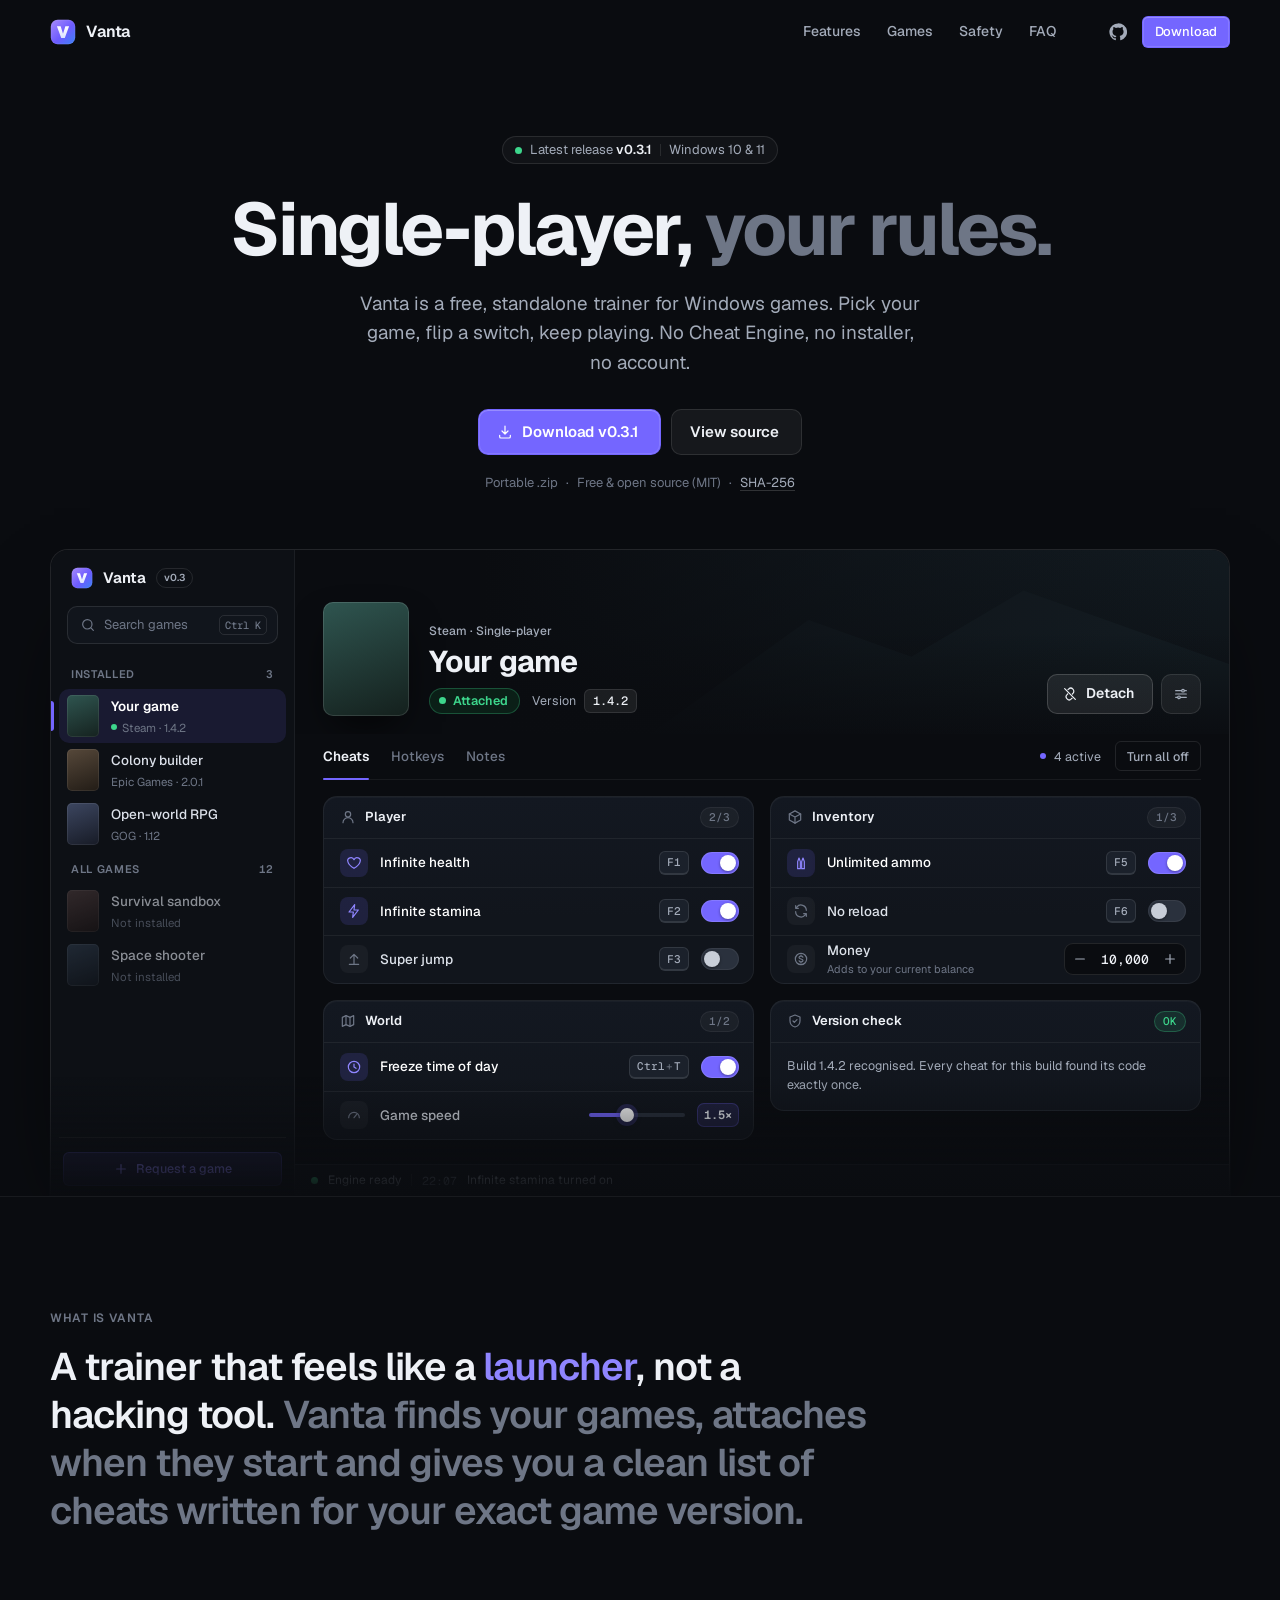
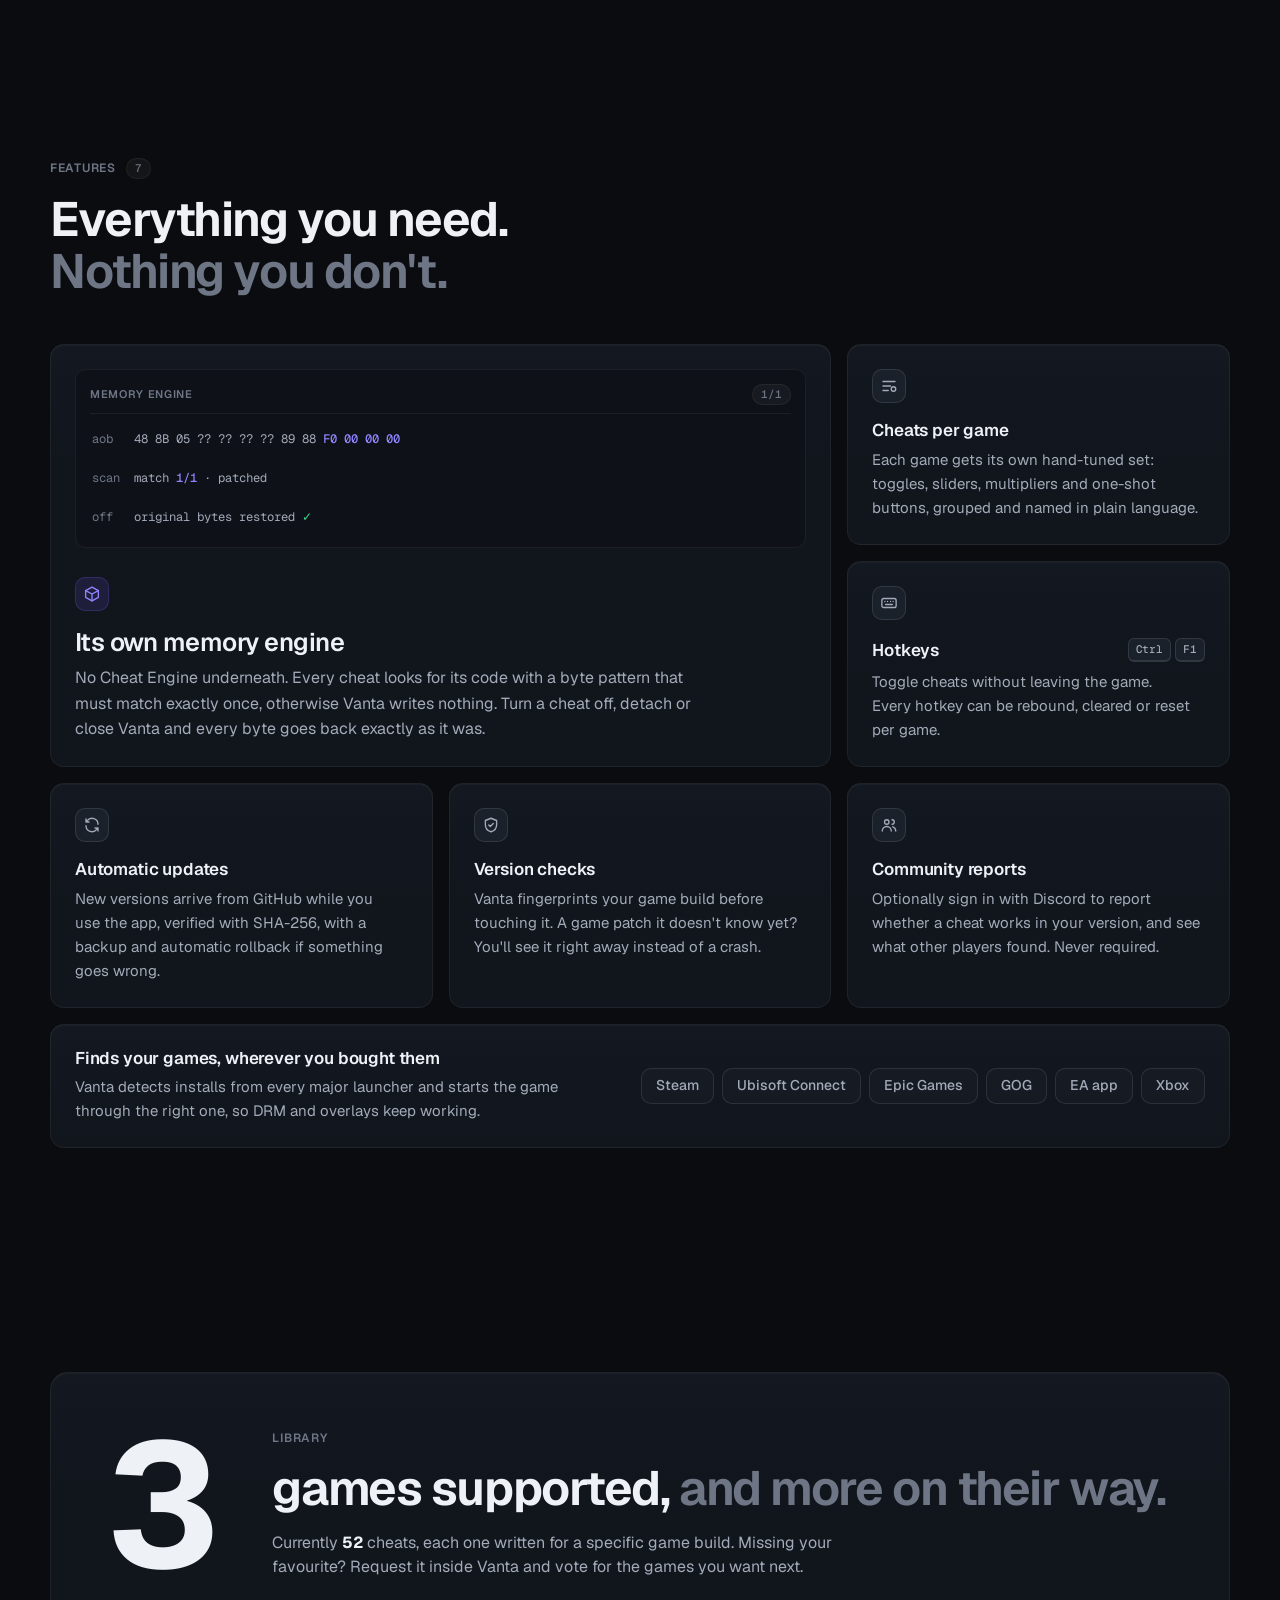
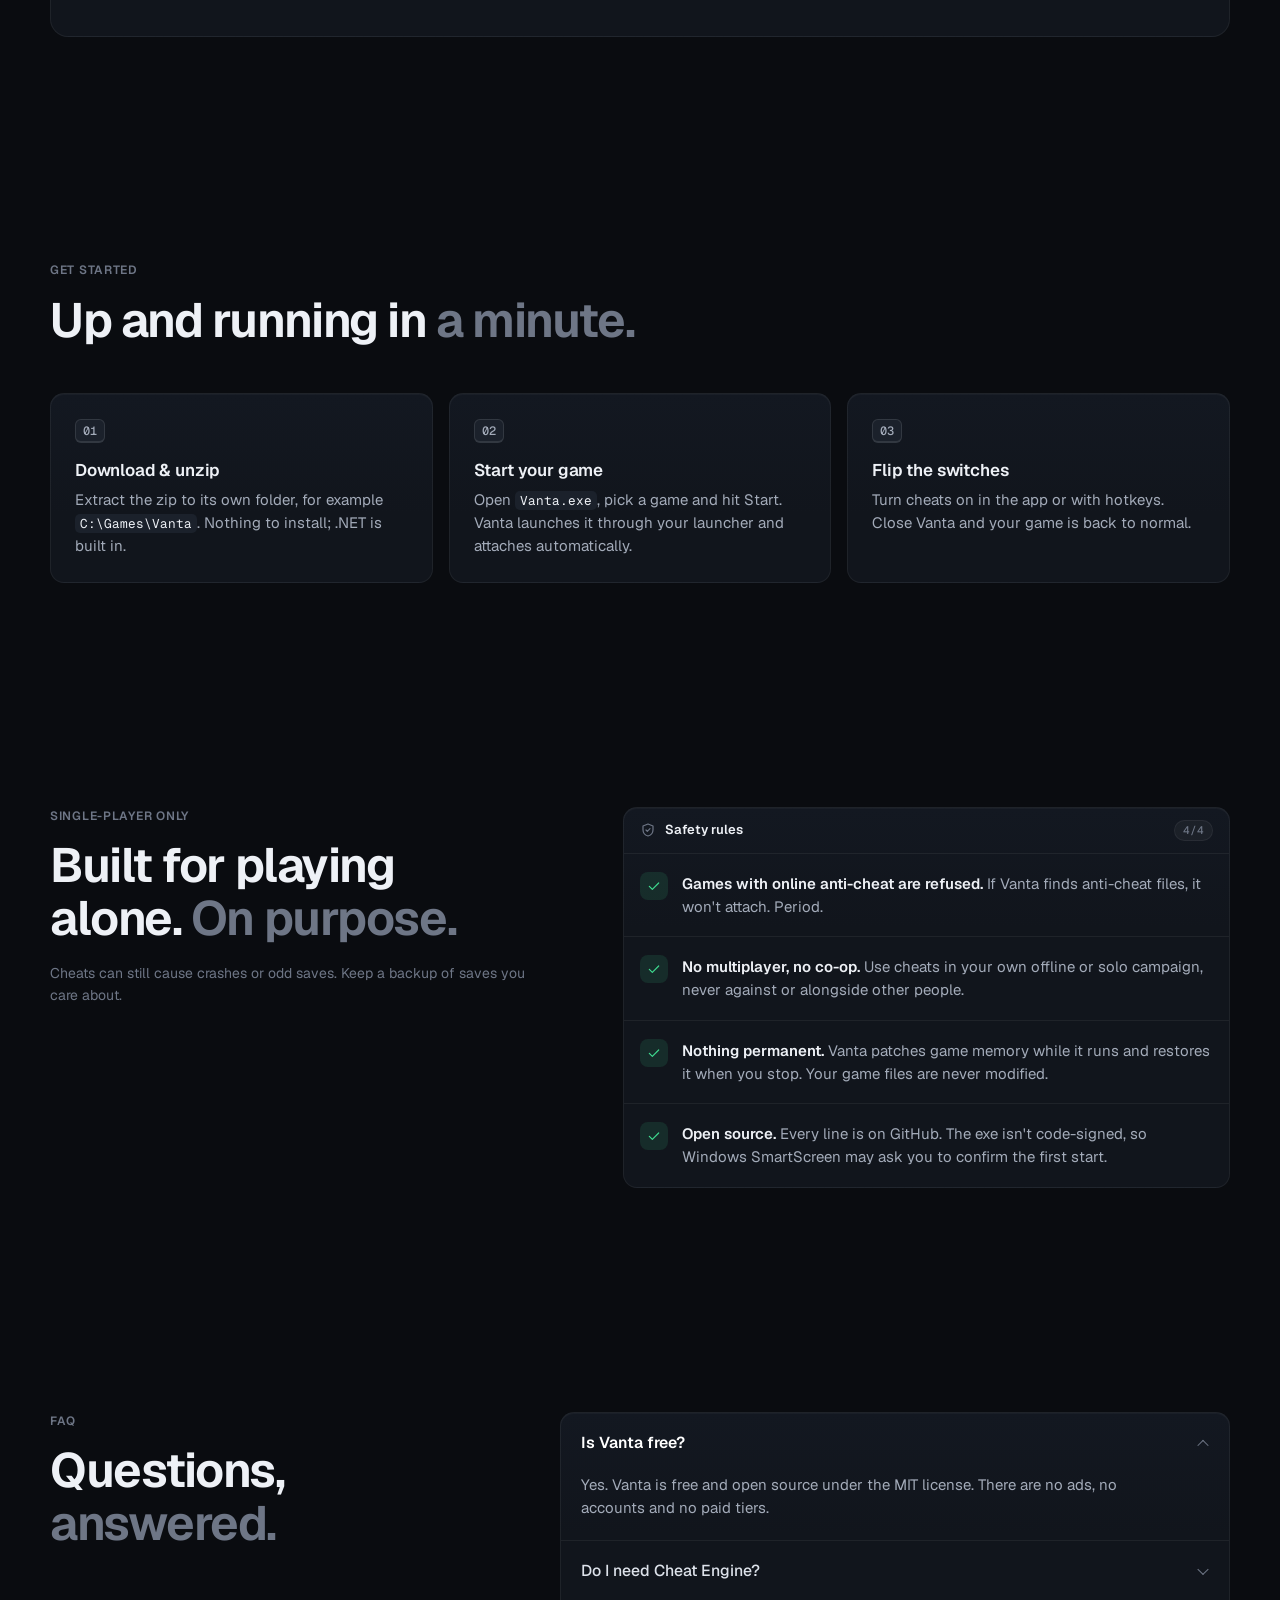
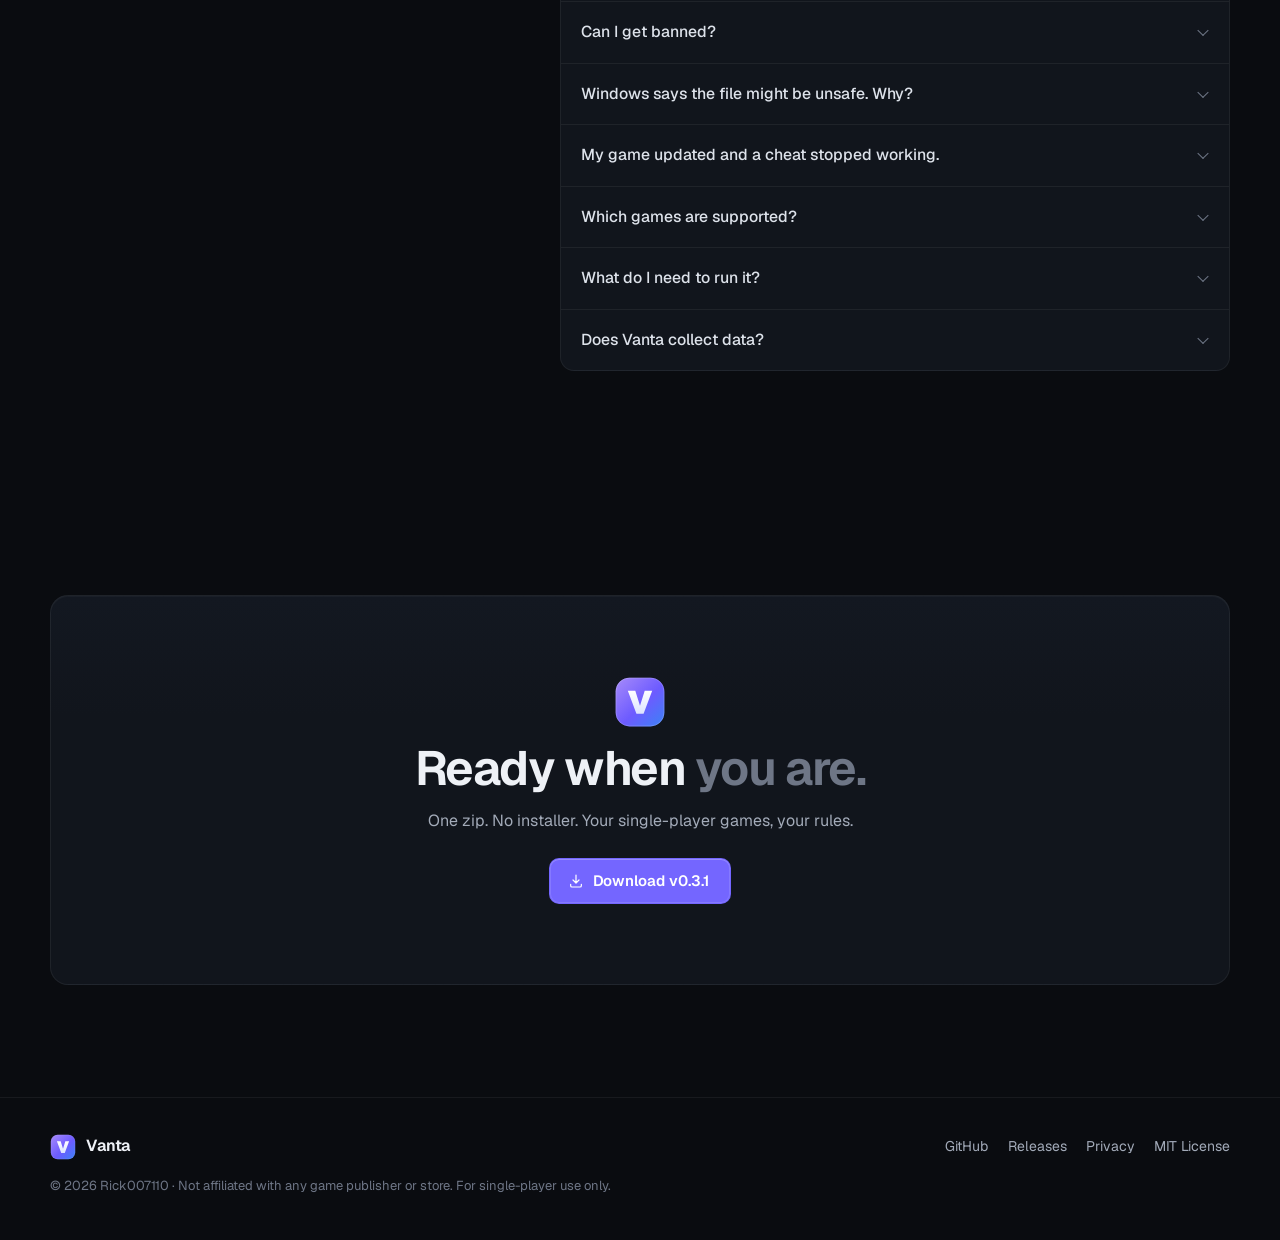
==== index.html @ b13afc1c "Vanta website" ====
<!doctype html>
<html lang="en">
<head>
  <meta charset="utf-8">
  <meta name="viewport" content="width=device-width, initial-scale=1">
  <title>Vanta · Trainer for single-player games on Windows</title>
  <meta name="description" content="Vanta is a free, standalone trainer for single-player Windows games. Its own memory engine, hand-tuned cheats per game, hotkeys, automatic updates and launcher detection. No Cheat Engine needed.">
  <meta name="theme-color" content="#0A0C10">
  <meta property="og:title" content="Vanta · Trainer for single-player games">
  <meta property="og:description" content="Free, standalone and open source. Toggle cheats in your single-player games with one click.">
  <meta property="og:type" content="website">
  <link rel="icon" href="assets/img/favicon.svg" type="image/svg+xml">
  <link rel="preload" href="assets/fonts/Geist-Variable.woff2" as="font" type="font/woff2" crossorigin>
  <link rel="preconnect" href="https://api.github.com" crossorigin>
  <link rel="stylesheet" href="assets/css/base.css">
  <link rel="stylesheet" href="assets/css/site.css">
  <script type="module" src="assets/js/site.js"></script>
</head>
<body>
  <!-- stroke icons, same drawings as the app -->
  <svg width="0" height="0" style="position:absolute" aria-hidden="true">
    <defs>
      <symbol id="i-search" viewBox="0 0 24 24"><circle cx="11" cy="11" r="7"/><path d="m20 20-3.6-3.6"/></symbol>
      <symbol id="i-heart" viewBox="0 0 24 24"><path d="M12 20s-7.5-4.6-9-9.4A4.8 4.8 0 0 1 12 7a4.8 4.8 0 0 1 9 3.6C19.5 15.4 12 20 12 20z"/></symbol>
      <symbol id="i-bolt" viewBox="0 0 24 24"><path d="M13 2.5 4.5 13.5H11l-1 8 8.5-11H12z"/></symbol>
      <symbol id="i-jump" viewBox="0 0 24 24"><path d="M12 19.5V5M6.5 10.5 12 5l5.5 5.5"/><path d="M5 20h14"/></symbol>
      <symbol id="i-ammo" viewBox="0 0 24 24"><path d="M7 20.5V10l2-5.5 2 5.5v10.5zM13 20.5V10l2-5.5 2 5.5v10.5z"/></symbol>
      <symbol id="i-coin" viewBox="0 0 24 24"><circle cx="12" cy="12" r="8.5"/><path d="M14.8 9.2A3 3 0 0 0 12 7.8c-1.7 0-3 .9-3 2.1 0 2.8 6 1.4 6 4.2 0 1.2-1.3 2.1-3 2.1a3 3 0 0 1-2.8-1.4M12 6v1.8M12 16.2V18"/></symbol>
      <symbol id="i-clock" viewBox="0 0 24 24"><circle cx="12" cy="12" r="8.5"/><path d="M12 7.5V12l3 2"/></symbol>
      <symbol id="i-speed" viewBox="0 0 24 24"><path d="M4 16a8 8 0 1 1 16 0"/><path d="m12 16 4-5"/></symbol>
      <symbol id="i-user" viewBox="0 0 24 24"><circle cx="12" cy="8" r="4"/><path d="M4.5 20.5a7.5 7.5 0 0 1 15 0"/></symbol>
      <symbol id="i-cube" viewBox="0 0 24 24"><path d="M12 2.8 3.5 7.4v9.2l8.5 4.6 8.5-4.6V7.4z"/><path d="M3.5 7.4 12 12l8.5-4.6M12 12v9.2"/></symbol>
      <symbol id="i-map" viewBox="0 0 24 24"><path d="M3.5 6.5 9 4l6 2.5L20.5 4v13.5L15 20l-6-2.5-5.5 2.5z"/><path d="M9 4v13.5M15 6.5V20"/></symbol>
      <symbol id="i-plus" viewBox="0 0 24 24"><path d="M12 5.5v13M5.5 12h13"/></symbol>
      <symbol id="i-minus" viewBox="0 0 24 24"><path d="M5.5 12h13"/></symbol>
      <symbol id="i-unlink" viewBox="0 0 24 24"><path d="M9 5.5 10 4.6a4.5 4.5 0 0 1 6.4 6.4L15.5 12M8.5 12 7.6 13a4.5 4.5 0 0 0 6.4 6.4l1-1"/><path d="M4 4l16 16"/></symbol>
      <symbol id="i-settings" viewBox="0 0 24 24"><path d="M4 7h9M17 7h3M4 17h3M11 17h9M4 12h16"/><circle cx="15" cy="7" r="2"/><circle cx="9" cy="17" r="2"/></symbol>
      <symbol id="i-refresh" viewBox="0 0 24 24"><path d="M20 11a8 8 0 0 0-14.3-4.9L4 8M4 4v4h4M4 13a8 8 0 0 0 14.3 4.9L20 16M20 20v-4h-4"/></symbol>
      <symbol id="i-keyboard" viewBox="0 0 24 24"><rect x="2.5" y="6" width="19" height="12" rx="2.5"/><path d="M6.5 10h.01M10 10h.01M14 10h.01M17.5 10h.01M7.5 14h9"/></symbol>
      <symbol id="i-shield" viewBox="0 0 24 24"><path d="M12 3 4.5 6v5.5c0 4.6 3.2 8.2 7.5 9.5 4.3-1.3 7.5-4.9 7.5-9.5V6z"/><path d="m9 12 2 2 4-4"/></symbol>
      <symbol id="i-list" viewBox="0 0 24 24"><path d="M4 6h16M4 12h10M4 18h7"/><circle cx="18" cy="16" r="3"/></symbol>
      <symbol id="i-users" viewBox="0 0 24 24"><circle cx="9" cy="8" r="3"/><path d="M3 20c0-3.3 2.7-6 6-6s6 2.7 6 6M16 11a3 3 0 1 0 0-6M21 20c0-2.6-1.6-4.8-4-5.6"/></symbol>
      <symbol id="i-check" viewBox="0 0 24 24"><path d="m5 12.5 4.5 4.5L19 7.5"/></symbol>
      <symbol id="i-x" viewBox="0 0 24 24"><path d="M6.5 6.5l11 11M17.5 6.5l-11 11"/></symbol>
      <symbol id="i-alert" viewBox="0 0 24 24"><path d="M10.3 4.2 2.6 17.5A2 2 0 0 0 4.3 20.5h15.4a2 2 0 0 0 1.7-3L13.7 4.2a2 2 0 0 0-3.4 0z"/><path d="M12 9.5v4M12 17h.01"/></symbol>
      <symbol id="i-download" viewBox="0 0 24 24"><path d="M12 3v12m0 0-4.5-4.5M12 15l4.5-4.5M4 17v2a2 2 0 0 0 2 2h12a2 2 0 0 0 2-2v-2"/></symbol>
      <symbol id="i-sparkles" viewBox="0 0 24 24"><path d="M10 3.5 11.6 8.4 16.5 10 11.6 11.6 10 16.5 8.4 11.6 3.5 10 8.4 8.4z"/><path d="M18 14.5l.8 2.2 2.2.8-2.2.8-.8 2.2-.8-2.2-2.2-.8 2.2-.8z"/></symbol>
    </defs>
  </svg>
  <a class="skip sr-only" href="#main">Skip to content</a>

  <header class="nav" data-nav>
    <div class="wrap nav-inner">
      <a class="brand" href="#top" aria-label="Vanta home"><img src="assets/img/logo.svg" alt="" width="26" height="26">Vanta</a>
      <nav class="nav-links" aria-label="Sections">
        <a href="#features">Features</a>
        <a href="#games">Games</a>
        <a href="#safety">Safety</a>
        <a href="#faq">FAQ</a>
      </nav>
      <div class="nav-cta">
        <a class="icon-link" href="https://github.com/Rick007110/Vanta" rel="noopener" aria-label="Vanta on GitHub"><svg viewBox="0 0 24 24" aria-hidden="true"><path fill="currentColor" d="M12 .5a11.5 11.5 0 0 0-3.64 22.41c.58.1.79-.25.79-.56v-2c-3.2.7-3.88-1.37-3.88-1.37-.53-1.33-1.28-1.69-1.28-1.69-1.05-.71.08-.7.08-.7 1.16.08 1.77 1.19 1.77 1.19 1.03 1.77 2.7 1.26 3.36.96.1-.75.4-1.26.73-1.55-2.55-.29-5.24-1.28-5.24-5.69 0-1.26.45-2.29 1.19-3.1-.12-.29-.52-1.46.11-3.05 0 0 .97-.31 3.17 1.18a11 11 0 0 1 5.77 0c2.2-1.49 3.17-1.18 3.17-1.18.63 1.59.23 2.76.11 3.05.74.81 1.19 1.84 1.19 3.1 0 4.42-2.69 5.39-5.26 5.68.41.36.78 1.06.78 2.14v3.17c0 .31.21.67.8.56A11.5 11.5 0 0 0 12 .5Z"/></svg></a>
        <a class="btn btn-primary btn-sm" href="https://github.com/Rick007110/Vanta/releases/latest" data-download>Download</a>
      </div>
    </div>
  </header>

  <main id="main">
    <!-- ============================== HERO ============================== -->
    <section class="hero" id="top">
      <div class="wrap hero-copy fade">
        <a class="pill hero-pill" href="https://github.com/Rick007110/Vanta/releases/latest" data-release-link rel="noopener">
          <span class="dot" aria-hidden="true"></span><span>Latest release <b data-version>v0.3.1</b></span><span class="pill-sep" aria-hidden="true"></span><span>Windows 10 &amp; 11</span>
        </a>
        <h1 class="hero-title"><span class="nb">Single&#8209;player,</span> <span class="dim">your rules.</span></h1>
        <p class="hero-lead">Vanta is a free, standalone trainer for Windows games. Pick your game, flip a switch, keep playing. No Cheat Engine, no installer, no account.</p>
        <div class="hero-actions">
          <a class="btn btn-primary btn-lg" href="https://github.com/Rick007110/Vanta/releases/latest" data-download data-primary-download>
            <svg class="ic" aria-hidden="true"><use href="#i-download"/></svg>
            <span>Download <span data-version>v0.3.1</span></span>
          </a>
          <a class="btn btn-lg" href="https://github.com/Rick007110/Vanta" rel="noopener">View source</a>
        </div>
        <p class="hero-meta"><span data-size>Portable .zip</span><span aria-hidden="true">·</span><span>Free &amp; open source (MIT)</span><span aria-hidden="true">·</span><a href="https://github.com/Rick007110/Vanta/releases/latest" data-sha rel="noopener">SHA-256</a></p>
      </div>

      <!-- static mockup of the app window -->
      <div class="wrap hero-shot fade fade-2" aria-hidden="true">
        <div class="win">
          <aside class="w-side">
            <div class="w-brand"><img src="assets/img/logo.svg" alt="" width="22" height="22"><b>Vanta</b><span class="w-tag">v0.3</span></div>
            <div class="w-search"><svg class="ic"><use href="#i-search"/></svg><span>Search games</span><span class="w-kbd">Ctrl K</span></div>
            <div class="w-libhead"><span>Installed</span><span class="mono">3</span></div>
            <div class="w-lib is-sel"><i class="w-cov c1"></i><span><b>Your game</b><em><i class="w-dot"></i>Steam · 1.4.2</em></span></div>
            <div class="w-lib"><i class="w-cov c2"></i><span><b>Colony builder</b><em>Epic Games · 2.0.1</em></span></div>
            <div class="w-lib"><i class="w-cov c3"></i><span><b>Open-world RPG</b><em>GOG · 1.12</em></span></div>
            <div class="w-libhead"><span>All games</span><span class="mono">12</span></div>
            <div class="w-lib is-dim"><i class="w-cov c4"></i><span><b>Survival sandbox</b><em>Not installed</em></span></div>
            <div class="w-lib is-dim"><i class="w-cov c5"></i><span><b>Space shooter</b><em>Not installed</em></span></div>
            <div class="w-foot"><span class="w-req"><svg class="ic"><use href="#i-plus"/></svg>Request a game</span></div>
          </aside>
          <div class="w-main">
            <div class="w-hero">
              <i class="w-cover"></i>
              <div class="w-info">
                <span class="w-eyebrow">Steam · Single-player</span>
                <b class="w-title">Your game</b>
                <div class="w-meta"><span class="w-pill"><i></i>Attached</span><span class="w-ver">Version <span class="w-v">1.4.2</span></span></div>
              </div>
              <div class="w-actions"><span class="w-btn"><svg class="ic"><use href="#i-unlink"/></svg>Detach</span><span class="w-icbtn"><svg class="ic"><use href="#i-settings"/></svg></span></div>
            </div>
            <div class="w-toolbar">
              <div class="w-tabs"><span class="is-on">Cheats</span><span>Hotkeys</span><span>Notes</span></div>
              <div class="w-tright"><span class="w-active"><i></i>4 active</span><span class="w-ghost">Turn all off</span></div>
            </div>
            <div class="w-cheats">
              <div class="w-col">
                <div class="w-sec">
                  <div class="w-sechead"><svg class="ic"><use href="#i-user"/></svg><b>Player</b><span class="count">2/3</span></div>
                  <div class="w-row on"><span class="w-ric"><svg class="ic"><use href="#i-heart"/></svg></span><span class="w-name">Infinite health</span><span class="kbd">F1</span><i class="w-sw"></i></div>
                  <div class="w-row on"><span class="w-ric"><svg class="ic"><use href="#i-bolt"/></svg></span><span class="w-name">Infinite stamina</span><span class="kbd">F2</span><i class="w-sw"></i></div>
                  <div class="w-row"><span class="w-ric"><svg class="ic"><use href="#i-jump"/></svg></span><span class="w-name">Super jump</span><span class="kbd">F3</span><i class="w-sw"></i></div>
                </div>
                <div class="w-sec">
                  <div class="w-sechead"><svg class="ic"><use href="#i-map"/></svg><b>World</b><span class="count">1/2</span></div>
                  <div class="w-row on"><span class="w-ric"><svg class="ic"><use href="#i-clock"/></svg></span><span class="w-name">Freeze time of day</span><span class="kbd">Ctrl<i>+</i>T</span><i class="w-sw"></i></div>
                  <div class="w-row"><span class="w-ric"><svg class="ic"><use href="#i-speed"/></svg></span><span class="w-name">Game speed</span><span class="w-slider"><i></i></span><span class="w-out">1.5×</span></div>
                </div>
              </div>
              <div class="w-col">
                <div class="w-sec">
                  <div class="w-sechead"><svg class="ic"><use href="#i-cube"/></svg><b>Inventory</b><span class="count">1/3</span></div>
                  <div class="w-row on"><span class="w-ric"><svg class="ic"><use href="#i-ammo"/></svg></span><span class="w-name">Unlimited ammo</span><span class="kbd">F5</span><i class="w-sw"></i></div>
                  <div class="w-row"><span class="w-ric"><svg class="ic"><use href="#i-refresh"/></svg></span><span class="w-name">No reload</span><span class="kbd">F6</span><i class="w-sw"></i></div>
                  <div class="w-row"><span class="w-ric"><svg class="ic"><use href="#i-coin"/></svg></span><span class="w-name">Money<small>Adds to your current balance</small></span><span class="w-step"><i><svg class="ic"><use href="#i-minus"/></svg></i><b>10,000</b><i><svg class="ic"><use href="#i-plus"/></svg></i></span></div>
                </div>
                <div class="w-sec w-sec-note">
                  <div class="w-sechead"><svg class="ic"><use href="#i-shield"/></svg><b>Version check</b><span class="count ok">OK</span></div>
                  <p>Build 1.4.2 recognised. Every cheat for this build found its code exactly once.</p>
                </div>
              </div>
            </div>
            <div class="w-status"><i class="dot"></i><span>Engine ready</span><span class="w-sep"></span><span class="mono">22:07</span><span class="w-log">Infinite stamina turned on</span></div>
          </div>
        </div>
      </div>
    </section>

    <!-- ============================== ABOUT ============================== -->
    <section class="about" id="about">
      <div class="wrap">
        <p class="eyebrow reveal">What is Vanta</p>
        <p class="statement reveal">A trainer that feels like a <span class="hl">launcher</span>, not a hacking tool. <span class="dim">Vanta finds your games, attaches when they start and gives you a clean list of cheats written for your exact game version.</span></p>
      </div>
    </section>

    <!-- ============================== FEATURES ============================== -->
    <section class="features" id="features">
      <div class="wrap">
        <header class="section-head reveal">
          <p class="eyebrow">Features <span class="count">7</span></p>
          <h2>Everything you need. <span class="dim">Nothing you don't.</span></h2>
        </header>

        <div class="bento">
          <article class="card card-surface card-xl reveal">
            <div class="card-art engine" aria-hidden="true">
              <div class="term-head"><span>Memory engine</span><span class="count">1/1</span></div>
              <code><span class="t3">aob</span> 48 8B 05 ?? ?? ?? ?? 89 88 <b>F0 00 00 00</b></code>
              <code><span class="t3">scan</span> match <b>1/1</b> · patched</code>
              <code><span class="t3">off</span> original bytes restored <span class="okc">✓</span></code>
            </div>
            <div class="card-ic on" aria-hidden="true"><svg class="ic"><use href="#i-cube"/></svg></div>
            <h3>Its own memory engine</h3>
            <p>No Cheat Engine underneath. Every cheat looks for its code with a byte pattern that must match exactly once, otherwise Vanta writes nothing. Turn a cheat off, detach or close Vanta and every byte goes back exactly as it was.</p>
          </article>
          <article class="card card-surface reveal">
            <div class="card-ic" aria-hidden="true"><svg class="ic"><use href="#i-list"/></svg></div>
            <h3>Cheats per game</h3>
            <p>Each game gets its own hand-tuned set: toggles, sliders, multipliers and one-shot buttons, grouped and named in plain language.</p>
          </article>
          <article class="card card-surface reveal">
            <div class="card-ic" aria-hidden="true"><svg class="ic"><use href="#i-keyboard"/></svg></div>
            <h3>Hotkeys <span class="keys" aria-hidden="true"><span class="kbd">Ctrl</span><span class="kbd">F1</span></span></h3>
            <p>Toggle cheats without leaving the game. Every hotkey can be rebound, cleared or reset per game.</p>
          </article>
          <article class="card card-surface reveal">
            <div class="card-ic" aria-hidden="true"><svg class="ic"><use href="#i-refresh"/></svg></div>
            <h3>Automatic updates</h3>
            <p>New versions arrive from GitHub while you use the app, verified with SHA-256, with a backup and automatic rollback if something goes wrong.</p>
          </article>
          <article class="card card-surface reveal">
            <div class="card-ic" aria-hidden="true"><svg class="ic"><use href="#i-shield"/></svg></div>
            <h3>Version checks</h3>
            <p>Vanta fingerprints your game build before touching it. A game patch it doesn't know yet? You'll see it right away instead of a crash.</p>
          </article>
          <article class="card card-surface reveal">
            <div class="card-ic" aria-hidden="true"><svg class="ic"><use href="#i-users"/></svg></div>
            <h3>Community reports</h3>
            <p>Optionally sign in with Discord to report whether a cheat works in your version, and see what other players found. Never required.</p>
          </article>
          <article class="card card-surface card-wide reveal">
            <div class="card-copy">
              <h3>Finds your games, wherever you bought them</h3>
              <p>Vanta detects installs from every major launcher and starts the game through the right one, so DRM and overlays keep working.</p>
            </div>
            <ul class="stores" aria-label="Supported launchers">
              <li>Steam</li><li>Ubisoft Connect</li><li>Epic Games</li><li>GOG</li><li>EA app</li><li>Xbox</li>
            </ul>
          </article>
        </div>
      </div>
    </section>

    <!-- ============================== GAMES ============================== -->
    <section class="games" id="games">
      <div class="wrap games-inner card-surface reveal">
        <div class="games-count" aria-live="polite">
          <span class="big-num" data-game-count>3</span>
        </div>
        <div class="games-copy">
          <p class="eyebrow">Library</p>
          <h2><span data-game-word>games</span> supported, <span class="dim">and more on their way.</span></h2>
          <p class="muted">Currently <b data-cheat-count>52</b> cheats, each one written for a specific game build. Missing your favourite? Request it inside Vanta and vote for the games you want next.</p>
        </div>
      </div>
      <div class="wrap requests" data-requests hidden>
        <div class="req-box card-surface reveal">
          <div class="req-head"><p class="eyebrow">Most requested right now</p></div>
          <ol class="req-strip" data-requests-list></ol>
        </div>
      </div>
    </section>

    <!-- ============================== HOW ============================== -->
    <section class="how">
      <div class="wrap">
        <header class="section-head reveal">
          <p class="eyebrow">Get started</p>
          <h2>Up and running in <span class="dim">a minute.</span></h2>
        </header>
        <ol class="steps">
          <li class="step card-surface reveal"><span class="step-n kbd">01</span><h3>Download &amp; unzip</h3><p>Extract the zip to its own folder, for example <code>C:\Games\Vanta</code>. Nothing to install; .NET is built in.</p></li>
          <li class="step card-surface reveal"><span class="step-n kbd">02</span><h3>Start your game</h3><p>Open <code>Vanta.exe</code>, pick a game and hit Start. Vanta launches it through your launcher and attaches automatically.</p></li>
          <li class="step card-surface reveal"><span class="step-n kbd">03</span><h3>Flip the switches</h3><p>Turn cheats on in the app or with hotkeys. Close Vanta and your game is back to normal.</p></li>
        </ol>
      </div>
    </section>

    <!-- ============================== SAFETY ============================== -->
    <section class="safety" id="safety">
      <div class="wrap safety-inner">
        <header class="safety-head">
          <p class="eyebrow reveal">Single-player only</p>
          <h2 class="reveal">Built for playing alone. <span class="dim">On purpose.</span></h2>
          <p class="fineprint reveal">Cheats can still cause crashes or odd saves. Keep a backup of saves you care about.</p>
        </header>
        <div class="checks-box card-surface reveal">
          <div class="box-head"><svg class="ic" aria-hidden="true"><use href="#i-shield"/></svg><b>Safety rules</b><span class="count">4/4</span></div>
          <ul class="checks">
            <li><span class="ck" aria-hidden="true"><svg class="ic"><use href="#i-check"/></svg></span><span><b>Games with online anti-cheat are refused.</b> If Vanta finds anti-cheat files, it won't attach. Period.</span></li>
            <li><span class="ck" aria-hidden="true"><svg class="ic"><use href="#i-check"/></svg></span><span><b>No multiplayer, no co-op.</b> Use cheats in your own offline or solo campaign, never against or alongside other people.</span></li>
            <li><span class="ck" aria-hidden="true"><svg class="ic"><use href="#i-check"/></svg></span><span><b>Nothing permanent.</b> Vanta patches game memory while it runs and restores it when you stop. Your game files are never modified.</span></li>
            <li><span class="ck" aria-hidden="true"><svg class="ic"><use href="#i-check"/></svg></span><span><b>Open source.</b> Every line is on GitHub. The exe isn't code-signed, so Windows SmartScreen may ask you to confirm the first start.</span></li>
          </ul>
        </div>
      </div>
    </section>

    <!-- ============================== FAQ ============================== -->
    <section class="faq" id="faq">
      <div class="wrap faq-inner">
        <header class="section-head reveal">
          <p class="eyebrow">FAQ</p>
          <h2>Questions, <span class="dim">answered.</span></h2>
        </header>
        <div class="faq-list card-surface reveal">
          <details class="qa" name="faq" open>
            <summary>Is Vanta free?</summary>
            <p>Yes. Vanta is free and open source under the MIT license. There are no ads, no accounts and no paid tiers.</p>
          </details>
          <details class="qa" name="faq">
            <summary>Do I need Cheat Engine?</summary>
            <p>No. Vanta has its own memory engine and runs on its own. Just download, unzip and start <code>Vanta.exe</code>.</p>
          </details>
          <details class="qa" name="faq">
            <summary>Can I get banned?</summary>
            <p>Vanta only supports single-player games and refuses games with online anti-cheat. Don't use it online or in co-op. That's both the rule and the safest way to play.</p>
          </details>
          <details class="qa" name="faq">
            <summary>Windows says the file might be unsafe. Why?</summary>
            <p>The exe isn't code-signed, which makes SmartScreen cautious about any new download. Click <i>More info</i> and then <i>Run anyway</i>. You can compare the zip with the published SHA-256 checksum, and the full source is on GitHub.</p>
          </details>
          <details class="qa" name="faq">
            <summary>My game updated and a cheat stopped working.</summary>
            <p>Vanta checks the game version and tells you when it doesn't recognise a build. Updated cheats arrive automatically with new Vanta releases. You can also report it from the app so it gets picked up faster.</p>
          </details>
          <details class="qa" name="faq">
            <summary>Which games are supported?</summary>
            <p>The current list is always inside the app. New games are added regularly, and you can request and vote for the next ones from Vanta itself.</p>
          </details>
          <details class="qa" name="faq">
            <summary>What do I need to run it?</summary>
            <p>Windows 10 or 11 (64-bit) with the Microsoft Edge WebView2 Runtime, which comes with Windows 11 and most Windows 10 installs.</p>
          </details>
          <details class="qa" name="faq">
            <summary>Does Vanta collect data?</summary>
            <p>Not unless you choose to. Signing in with Discord for community reports and sharing anonymous usage counts are both optional and off by default. See the <a href="https://github.com/Rick007110/Vanta/blob/main/docs/privacy.md" rel="noopener">privacy notes</a>.</p>
          </details>
        </div>
      </div>
    </section>

    <!-- ============================== CTA ============================== -->
    <section class="cta">
      <div class="wrap cta-inner card-surface reveal">
        <img src="assets/img/logo.svg" alt="" width="52" height="52">
        <h2>Ready when <span class="dim">you are.</span></h2>
        <p class="muted">One zip. No installer. Your single-player games, your rules.</p>
        <a class="btn btn-primary btn-lg" href="https://github.com/Rick007110/Vanta/releases/latest" data-download>
          <svg class="ic" aria-hidden="true"><use href="#i-download"/></svg>
          <span>Download <span data-version>v0.3.1</span></span>
        </a>
      </div>
    </section>
  </main>

  <footer class="footer">
    <div class="wrap footer-inner">
      <a class="brand" href="#top"><img src="assets/img/logo.svg" alt="" width="22" height="22">Vanta</a>
      <nav class="footer-links" aria-label="Footer">
        <a href="https://github.com/Rick007110/Vanta" rel="noopener">GitHub</a>
        <a href="https://github.com/Rick007110/Vanta/releases" rel="noopener">Releases</a>
        <a href="https://github.com/Rick007110/Vanta/blob/main/docs/privacy.md" rel="noopener">Privacy</a>
        <a href="https://github.com/Rick007110/Vanta/blob/main/LICENSE" rel="noopener">MIT License</a>
      </nav>
      <p class="footer-note">© 2026 Rick007110 · Not affiliated with any game publisher or store. For single-player use only.</p>
    </div>
  </footer>
</body>
</html>
---- assets/css/base.css ----
/* Vanta site: design tokens, fonts and shared components (landing + admin).
   Tokens mirror the Vanta desktop app (ui/styles.css) so the site and the app look like one product. */
@layer reset, base, components, utilities;

@font-face { font-family: 'Geist'; src: url('../fonts/Geist-Variable.woff2') format('woff2'); font-weight: 100 900; font-display: swap; }
@font-face { font-family: 'Geist Mono'; src: url('../fonts/GeistMono-Variable.woff2') format('woff2'); font-weight: 100 900; font-display: swap; }

:root {
  color-scheme: dark;
  --font: 'Geist', 'Segoe UI Variable Text', 'Segoe UI', system-ui, sans-serif;
  --mono: 'Geist Mono', 'Cascadia Mono', ui-monospace, Consolas, monospace;

  /* app palette */
  --bg: #0A0C10;
  --bg-sidebar: #0D1015;
  --surface: #11151C;
  --surface-2: #151A22;
  --surface-3: #1B212B;
  --line: rgba(255,255,255,.06);
  --line-2: rgba(255,255,255,.10);
  --line-3: rgba(255,255,255,.16);

  --text: #EEF1F6;
  --text-2: #A3ABB9;
  --text-3: #6E7686;

  --accent: #7466FF;
  --accent-hi: #8F85FF;
  --accent-lo: #5E50EA;
  --accent-soft: rgba(116,102,255,.15);
  --accent-line: rgba(116,102,255,.28);

  --ok: #3DD68C;   --ok-soft: rgba(61,214,140,.12);   --ok-line: rgba(61,214,140,.28);
  --warn: #F5B544; --warn-soft: rgba(245,181,68,.12); --warn-line: rgba(245,181,68,.3);
  --err: #FF6B6B;  --err-soft: rgba(255,107,107,.10); --err-line: rgba(255,107,107,.3);

  --r-sm: 6px; --r: 10px; --r-lg: 14px; --r-xl: 18px;
  --ease: cubic-bezier(.2,.8,.2,1);
  --t: 160ms;
  --card-bg: linear-gradient(180deg, #131821, var(--surface) 120px);
  --shadow: 0 30px 80px -20px rgba(0,0,0,.6), 0 0 0 1px rgba(255,255,255,.03) inset;
  --wrap: 1180px;
  accent-color: var(--accent);
}

@layer reset {
  html, body, h1, h2, h3, h4, p, ul, ol, figure, blockquote, dl, dd { margin: 0; }
  ul[class], ol[class] { padding: 0; list-style: none; }
  img, svg, video { display: block; max-inline-size: 100%; }
  button, input, select, textarea { font: inherit; color: inherit; }
  button { cursor: pointer; }
  :where(*, *::before, *::after) { box-sizing: border-box; }
}

@layer base {
  html { background: var(--bg); color: var(--text); font-family: var(--font); line-height: 1.55; -webkit-font-smoothing: antialiased; scroll-behavior: smooth; scrollbar-color: var(--surface-3) var(--bg); }
  @media (prefers-reduced-motion: reduce) { html { scroll-behavior: auto; } }
  body { min-block-size: 100dvh; overflow-x: clip; }
  h1, h2, h3 { line-height: 1.1; letter-spacing: -.025em; font-weight: 650; text-wrap: balance; }
  p { text-wrap: pretty; }
  a { color: inherit; }
  ::selection { background: rgba(116,102,255,.45); color: #fff; }
  :focus-visible { outline: 2px solid var(--accent); outline-offset: 2px; border-radius: var(--r-sm); }
  code, kbd { font-family: var(--mono); font-size: .9em; }
}

@layer components {
  .wrap { inline-size: min(100% - 2.5rem, var(--wrap)); margin-inline: auto; }

  /* buttons: same shapes as the app (.btn / .btn-ghost), no glow */
  .btn {
    display: inline-flex; align-items: center; justify-content: center; gap: 9px; min-block-size: 40px;
    padding: 0 16px; border-radius: var(--r); border: 1px solid var(--line-2); background: rgba(255,255,255,.05);
    color: var(--text); font-size: .875rem; font-weight: 600; letter-spacing: -.005em; text-decoration: none; white-space: nowrap;
    transition: background var(--t), border-color var(--t), color var(--t), transform 90ms;
    &:hover:not(:disabled) { background: rgba(255,255,255,.09); border-color: var(--line-3); }
    &:active:not(:disabled) { transform: translateY(1px); }
    &:disabled { opacity: .5; cursor: default; }
    & svg { inline-size: 16px; block-size: 16px; flex: none; }
  }
  .btn-primary {
    color: #fff; background: var(--accent); border-color: transparent;
    box-shadow: 0 0 0 1px rgba(255,255,255,.12) inset, 0 1px 0 rgba(255,255,255,.14) inset;
    &:hover:not(:disabled) { background: var(--accent-hi); border-color: transparent; }
  }
  .btn-ghost { background: transparent; color: var(--text-2); &:hover:not(:disabled) { color: var(--text); background: rgba(255,255,255,.05); } }
  .btn-danger { background: var(--err-soft); border-color: var(--err-line); color: #FF9D9D; &:hover:not(:disabled) { background: rgba(255,107,107,.18); border-color: var(--err-line); } }
  .btn-sm { min-block-size: 32px; padding: 0 12px; font-size: .8125rem; font-weight: 500; gap: 6px; border-radius: var(--r-sm); }
  @media (pointer: coarse) { .btn-sm { min-block-size: 40px; } }

  /* card: the app's section card */
  .card-surface { background: var(--card-bg); border: 1px solid var(--line); border-radius: var(--r-lg); box-shadow: 0 1px 0 rgba(255,255,255,.03) inset; }
  @media (forced-colors: active) { .card-surface, .btn { border: 1px solid CanvasText; } }

  /* pill / count pill / chip / keycap */
  .pill { display: inline-flex; align-items: center; gap: 8px; min-block-size: 28px; padding: 0 12px; border-radius: 999px; border: 1px solid var(--line-2); background: rgba(255,255,255,.03); font-size: .8125rem; color: var(--text-2); }
  .count { font: 500 11px/1 var(--mono); color: var(--text-3); background: rgba(255,255,255,.04); border: 1px solid var(--line); border-radius: 999px; padding: 4px 8px; white-space: nowrap; }
  .chip { display: inline-flex; align-items: center; gap: 4px; padding: 2px 8px; border-radius: 99px; font-size: 11.5px; font-weight: 600; color: var(--text-2); background: rgba(255,255,255,.06); border: 1px solid var(--line-2); white-space: nowrap; }
  .kbd { min-inline-size: 30px; block-size: 24px; padding: 0 7px; display: inline-flex; align-items: center; justify-content: center; font: 500 11px var(--mono); color: var(--text-2); background: var(--surface-3); border: 1px solid var(--line-2); border-block-end-width: 2px; border-radius: 6px; white-space: nowrap; }
  .dot { inline-size: 7px; block-size: 7px; border-radius: 50%; background: var(--ok); flex: none; }

  .brand { display: inline-flex; align-items: center; gap: 10px; font-weight: 650; font-size: 1rem; letter-spacing: -.01em; text-decoration: none; }
  .brand img { inline-size: 26px; block-size: 26px; }

  .spinner { inline-size: 1.1em; block-size: 1.1em; border-radius: 50%; border: 2px solid rgba(255,255,255,.15); border-top-color: var(--text); animation: spin .8s linear infinite; }
  @keyframes spin { to { rotate: 1turn; } }
}

@layer utilities {
  .sr-only { position: absolute; inline-size: 1px; block-size: 1px; overflow: hidden; clip-path: inset(50%); white-space: nowrap; }
  .muted { color: var(--text-2); }
  .mono { font-family: var(--mono); }
  [hidden] { display: none !important; }
}
---- assets/css/site.css ----
/* Vanta landing page. Styled after the Vanta desktop app: near-black surfaces, thin borders, one purple accent. */
@layer components {
  svg.ic { inline-size: 16px; block-size: 16px; flex: none; fill: none; stroke: currentColor; stroke-width: 1.8; stroke-linecap: round; stroke-linejoin: round; }

  /* ---------- nav ---------- */
  .skip:focus { position: fixed; inset: 1rem auto auto 1rem; inline-size: auto; block-size: auto; clip-path: none; padding: .6rem 1rem; background: var(--surface-2); border: 1px solid var(--line-2); border-radius: var(--r); z-index: 100; }
  .nav { position: fixed; inset: 0 0 auto; z-index: 50; padding-block: 14px; border-block-end: 1px solid transparent; transition: background var(--t), border-color var(--t); }
  .nav.is-scrolled { background: rgba(10,12,16,.94); border-color: var(--line); }
  .nav-inner { display: flex; align-items: center; gap: 2rem; }
  .nav-links { display: flex; gap: 2px; margin-inline-start: auto; }
  .nav-links a { color: var(--text-2); text-decoration: none; font-size: .875rem; font-weight: 500; padding: 7px 12px; border-radius: var(--r-sm); transition: color var(--t), background var(--t); }
  .nav-links a:hover { color: var(--text); background: rgba(255,255,255,.05); }
  .nav-cta { display: flex; align-items: center; gap: 6px; }
  .icon-link { display: grid; place-items: center; inline-size: 36px; block-size: 36px; border-radius: var(--r-sm); color: var(--text-2); transition: color var(--t), background var(--t); }
  .icon-link:hover { color: var(--text); background: rgba(255,255,255,.05); }
  .icon-link svg { inline-size: 18px; block-size: 18px; }
  @media (width < 760px) { .nav-links { display: none; } .nav-cta { margin-inline-start: auto; } }

  /* ---------- type helpers ---------- */
  .dim { color: var(--text-3); }
  .hl { color: var(--accent-hi); }
  .eyebrow { display: flex; align-items: center; gap: 10px; font-size: 12px; font-weight: 600; letter-spacing: .06em; text-transform: uppercase; color: var(--text-3); margin-block-end: 14px; }
  .eyebrow .count { letter-spacing: 0; }

  /* ---------- hero ---------- */
  .hero { position: relative; padding-block: 136px 0; overflow: hidden; }
  .hero-copy { display: grid; justify-items: center; text-align: center; }
  .hero-pill { text-decoration: none; margin-block-end: 28px; transition: border-color var(--t), background var(--t); }
  .hero-pill:hover { border-color: var(--line-3); background: rgba(255,255,255,.05); }
  .hero-pill b { color: var(--text); font-weight: 600; }
  .pill-sep { inline-size: 1px; block-size: 12px; background: var(--line-2); }
  .hero-title { font-size: clamp(2.5rem, 1.3rem + 4.2vw, 4.6rem); font-weight: 700; letter-spacing: -.04em; line-height: 1.02; }
  .hero-title .nb { white-space: nowrap; }
  .hero-lead { margin-block-start: 22px; font-size: clamp(1.02rem, .95rem + .3vw, 1.18rem); color: var(--text-2); max-inline-size: 46ch; }
  .hero-actions { display: flex; flex-wrap: wrap; justify-content: center; gap: 10px; margin-block-start: 32px; }
  .btn-lg { min-block-size: 46px; padding: 0 22px 0 18px; font-size: .9375rem; }
  .hero-meta { display: flex; flex-wrap: wrap; justify-content: center; gap: 8px; margin-block-start: 18px; font-size: .8125rem; color: var(--text-3); }
  .hero-meta a { color: var(--text-2); text-decoration-color: var(--line-3); text-underline-offset: 3px; }
  @media (width < 520px) { .hero { padding-block-start: 116px; } .hero-actions { inline-size: 100%; } .hero-actions .btn { flex: 1 1 100%; } }

  /* ---------- hero mockup (app window, static) ---------- */
  .hero-shot { margin-block-start: 56px; position: relative; }
  .hero-shot::after { content: ''; position: absolute; inset: auto -1px -1px; block-size: 120px; background: linear-gradient(to bottom, transparent, var(--bg)); pointer-events: none; }
  .win { display: grid; grid-template-columns: 244px 1fr; border: 1px solid var(--line-2); border-block-end: 0; border-radius: var(--r-xl) var(--r-xl) 0 0; overflow: hidden; background: var(--bg); box-shadow: 0 -1px 0 rgba(255,255,255,.04) inset, 0 40px 100px -40px rgba(0,0,0,.9); font-size: 13.5px; text-align: start; user-select: none; }
  .win .mono { font-family: var(--mono); }
  .w-side { background: var(--bg-sidebar); border-inline-end: 1px solid var(--line); padding: 0 8px 10px; display: flex; flex-direction: column; }
  .w-brand { display: flex; align-items: center; gap: 10px; block-size: 56px; padding: 0 12px; }
  .w-brand b { font-size: 15px; font-weight: 650; }
  .w-tag { font-size: 10px; font-weight: 600; color: var(--text-2); border: 1px solid var(--line-2); border-radius: 999px; padding: 1px 7px; }
  .w-search { margin: 0 8px 12px; block-size: 38px; display: flex; align-items: center; gap: 8px; padding: 0 10px 0 12px; background: var(--surface); border: 1px solid var(--line-2); border-radius: var(--r); color: var(--text-3); }
  .w-search span:nth-child(2) { flex: 1; font-size: 13px; }
  .w-kbd { font: 500 10.5px var(--mono); border: 1px solid var(--line-2); border-radius: 5px; padding: 2px 5px; }
  .w-libhead { display: flex; justify-content: space-between; padding: 10px 12px 6px; font-size: 11px; font-weight: 600; letter-spacing: .06em; text-transform: uppercase; color: var(--text-3); }
  .w-lib { position: relative; display: flex; align-items: center; gap: 12px; padding: 6px 10px 6px 8px; border-radius: var(--r); }
  .w-lib.is-sel { background: rgba(116,102,255,.12); }
  .w-lib.is-sel::before { content: ''; position: absolute; left: -8px; top: 12px; bottom: 12px; width: 3px; border-radius: 0 3px 3px 0; background: var(--accent); }
  .w-lib.is-dim { opacity: .6; }
  .w-lib > span { display: grid; gap: 2px; min-inline-size: 0; }
  .w-lib b { font-size: 13.5px; font-weight: 500; color: #DCE1EA; white-space: nowrap; overflow: hidden; text-overflow: ellipsis; }
  .w-lib.is-sel b { color: #fff; font-weight: 600; }
  .w-lib em { font-style: normal; font-size: 11.5px; color: var(--text-3); display: flex; align-items: center; gap: 5px; white-space: nowrap; }
  .w-dot { inline-size: 6px; block-size: 6px; border-radius: 50%; background: var(--ok); }
  .w-cov { inline-size: 32px; block-size: 42px; border-radius: 5px; flex: none; box-shadow: 0 0 0 1px rgba(255,255,255,.08) inset; }
  .c1 { background: linear-gradient(160deg, #2F5550, #15221F); }
  .c2 { background: linear-gradient(160deg, #56483A, #221C16); }
  .c3 { background: linear-gradient(160deg, #3C4660, #171B26); }
  .c4 { background: linear-gradient(160deg, #4A3A3A, #1C1515); }
  .c5 { background: linear-gradient(160deg, #2D3A4A, #12171E); }
  .w-foot { margin-block-start: auto; padding: 14px 4px 0; border-block-start: 1px solid var(--line); }
  .w-req { display: flex; align-items: center; justify-content: center; gap: 7px; block-size: 34px; border-radius: var(--r-sm); font-size: 12.5px; font-weight: 500; color: var(--accent-hi); background: var(--accent-soft); border: 1px solid rgba(116,102,255,.22); }

  .w-main { min-inline-size: 0; display: flex; flex-direction: column; }
  .w-hero { position: relative; isolation: isolate; display: flex; align-items: flex-end; gap: 20px; padding: 52px 28px 18px; background: linear-gradient(180deg, #121A20, #0E1318 70%, var(--bg)); overflow: hidden; }
  .w-hero::before, .w-hero::after { content: ''; position: absolute; inset: 0; z-index: -1; }
  .w-hero::before { background: #141D23; clip-path: polygon(38% 100%, 55% 38%, 66% 58%, 78% 22%, 100% 62%, 100% 100%); opacity: .9; }
  .w-hero::after { background: linear-gradient(90deg, var(--bg) 20%, rgba(10,12,16,.4) 60%, rgba(10,12,16,0)), linear-gradient(0deg, rgba(10,12,16,.9), transparent 55%); }
  .w-cover { inline-size: 86px; block-size: 114px; border-radius: 10px; flex: none; background: linear-gradient(160deg, #2F5550, #14201D); box-shadow: 0 0 0 1px rgba(255,255,255,.12) inset, 0 18px 40px -12px rgba(0,0,0,.8); }
  .w-info { flex: 1; min-inline-size: 0; display: grid; gap: 6px; padding-block-end: 2px; }
  .w-eyebrow { font-size: 12px; color: var(--text-2); font-weight: 500; }
  .w-title { font-size: 30px; font-weight: 700; letter-spacing: -.028em; line-height: 1.05; }
  .w-meta { display: flex; align-items: center; gap: 12px; flex-wrap: wrap; margin-block-start: 4px; }
  .w-pill { display: inline-flex; align-items: center; gap: 7px; block-size: 26px; padding: 0 11px 0 9px; border-radius: 999px; font-size: 12.5px; font-weight: 600; color: var(--ok); background: rgba(12,40,28,.7); border: 1px solid var(--ok-line); }
  .w-pill i { inline-size: 7px; block-size: 7px; border-radius: 50%; background: currentColor; }
  .w-ver { display: inline-flex; align-items: center; gap: 8px; font-size: 12.5px; color: var(--text-2); }
  .w-v { font: 500 12px var(--mono); color: var(--text); background: rgba(255,255,255,.07); border: 1px solid var(--line-2); padding: 3px 8px; border-radius: var(--r-sm); }
  .w-actions { display: flex; gap: 8px; padding-block-end: 2px; }
  .w-btn { block-size: 40px; padding: 0 18px 0 14px; display: inline-flex; align-items: center; gap: 8px; border-radius: var(--r); font-size: 14px; font-weight: 600; background: rgba(255,255,255,.08); border: 1px solid var(--line-3); }
  .w-icbtn { inline-size: 40px; block-size: 40px; display: grid; place-items: center; border-radius: var(--r); color: var(--text-2); background: rgba(255,255,255,.06); border: 1px solid var(--line-2); }
  .w-toolbar { block-size: 46px; margin: 0 28px 16px; display: flex; align-items: flex-end; justify-content: space-between; border-block-end: 1px solid var(--line); }
  .w-tabs { display: flex; gap: 22px; block-size: 100%; }
  .w-tabs span { position: relative; display: flex; align-items: center; font-weight: 500; color: var(--text-3); }
  .w-tabs .is-on { color: var(--text); font-weight: 600; }
  .w-tabs .is-on::after { content: ''; position: absolute; inset: auto 0 -1px; block-size: 2px; border-radius: 2px; background: var(--accent); }
  .w-tright { display: flex; align-items: center; gap: 14px; block-size: 100%; }
  .w-active { display: inline-flex; align-items: center; gap: 8px; font-size: 12.5px; color: var(--text-2); }
  .w-active i { inline-size: 6px; block-size: 6px; border-radius: 50%; background: var(--accent); }
  .w-ghost { block-size: 30px; padding: 0 11px; display: inline-flex; align-items: center; border-radius: var(--r-sm); font-size: 12.5px; font-weight: 500; color: var(--text-2); border: 1px solid var(--line-2); }
  .w-cheats { display: grid; grid-template-columns: 1fr 1fr; gap: 16px; padding: 0 28px 24px; align-items: start; }
  .w-col { display: grid; gap: 16px; min-inline-size: 0; }
  .w-sec { background: var(--card-bg); border: 1px solid var(--line); border-radius: var(--r-lg); overflow: hidden; box-shadow: 0 1px 0 rgba(255,255,255,.03) inset; }
  .w-sechead { block-size: 42px; display: flex; align-items: center; gap: 9px; padding: 0 14px 0 16px; border-block-end: 1px solid var(--line); color: var(--text-3); }
  .w-sechead b { font-size: 13px; font-weight: 600; color: var(--text); }
  .w-sechead .count { margin-inline-start: auto; }
  .count.ok { color: var(--ok); border-color: var(--ok-line); background: var(--ok-soft); }
  .w-row { block-size: 48px; display: flex; align-items: center; gap: 12px; padding: 0 14px 0 16px; }
  .w-row + .w-row { border-block-start: 1px solid var(--line); }
  .w-ric { inline-size: 28px; block-size: 28px; border-radius: 8px; display: grid; place-items: center; flex: none; color: var(--text-3); background: rgba(255,255,255,.04); }
  .w-row.on .w-ric { color: var(--accent-hi); background: var(--accent-soft); }
  .w-name { flex: 1; min-inline-size: 0; display: grid; font-weight: 500; color: #DDE2EA; white-space: nowrap; overflow: hidden; text-overflow: ellipsis; }
  .w-name small { font-size: 11px; color: var(--text-3); font-weight: 400; overflow: hidden; text-overflow: ellipsis; }
  .w-row.on .w-name { color: #fff; }
  .kbd i { font-style: normal; opacity: .5; margin: 0 1px; }
  .w-sw { position: relative; inline-size: 38px; block-size: 22px; border-radius: 999px; flex: none; background: #2A313D; box-shadow: inset 0 0 0 1px rgba(255,255,255,.06); }
  .w-sw::after { content: ''; position: absolute; top: 3px; left: 3px; inline-size: 16px; block-size: 16px; border-radius: 50%; background: #C8CED8; box-shadow: 0 1px 3px rgba(0,0,0,.4); }
  .w-row.on .w-sw { background: var(--accent); box-shadow: inset 0 0 0 1px rgba(255,255,255,.12); }
  .w-row.on .w-sw::after { transform: translateX(16px); background: #fff; }
  .w-slider { position: relative; inline-size: 96px; block-size: 4px; border-radius: 4px; background: linear-gradient(90deg, var(--accent) 40%, #2A313D 40%); flex: none; }
  .w-slider i { position: absolute; left: 40%; top: 50%; inline-size: 14px; block-size: 14px; margin: -7px 0 0 -7px; border-radius: 50%; background: #fff; box-shadow: 0 0 0 4px rgba(116,102,255,.22), 0 2px 6px rgba(0,0,0,.5); }
  .w-out { min-inline-size: 38px; text-align: center; font: 600 12px var(--mono); background: var(--accent-soft); border: 1px solid var(--accent-line); border-radius: 7px; padding: 3px 6px; }
  .w-step { display: flex; align-items: center; block-size: 32px; background: var(--bg); border: 1px solid var(--line-2); border-radius: 9px; padding: 2px; flex: none; }
  .w-step i { inline-size: 26px; block-size: 26px; display: grid; place-items: center; color: var(--text-2); border-radius: 7px; }
  .w-step b { min-inline-size: 64px; text-align: center; font: 500 13px var(--mono); }
  .w-sec-note p { padding: 14px 16px 16px; font-size: 12.5px; line-height: 1.5; color: var(--text-2); }
  .w-status { margin-block-start: auto; block-size: 32px; display: flex; align-items: center; gap: 10px; padding: 0 16px; background: var(--bg-sidebar); border-block-start: 1px solid var(--line); font-size: 12px; color: var(--text-2); white-space: nowrap; overflow: hidden; }
  .w-status .mono { color: var(--text-3); font-size: 11.5px; }
  .w-sep { inline-size: 1px; block-size: 12px; background: var(--line-2); }

  @media (width < 1060px) { .win { grid-template-columns: 1fr; } .w-side { display: none; } }
  @media (width < 720px) {
    .hero-shot { margin-block-start: 48px; }
    .w-cheats { grid-template-columns: 1fr; padding-inline: 16px; }
    .w-cheats .w-col:last-child { display: none; }
    .w-hero { padding: 36px 16px 16px; gap: 14px; }
    .w-cover { inline-size: 58px; block-size: 78px; }
    .w-title { font-size: 22px; }
    .w-actions, .w-tright, .w-ver { display: none; }
    .w-toolbar { margin-inline: 16px; }
    .w-log, .w-status .w-sep { display: none; }
  }
  @media (width < 400px) { .w-row .kbd { display: none; } }

  /* ---------- sections ---------- */
  section:not(.hero) { padding-block: clamp(4.5rem, 3rem + 5vw, 7.5rem); position: relative; }
  .section-head { max-inline-size: 720px; margin-block-end: clamp(2rem, 1.6rem + 1.6vw, 3rem); }
  .section-head h2, .games h2, .safety h2, .cta h2 { font-size: clamp(1.9rem, 1.3rem + 2.2vw, 3rem); letter-spacing: -.03em; }
  .statement { font-size: clamp(1.45rem, 1rem + 1.8vw, 2.4rem); line-height: 1.25; letter-spacing: -.025em; font-weight: 600; max-inline-size: 32ch; text-wrap: pretty; }
  .about { border-block-start: 1px solid var(--line); }

  /* bento */
  .bento { display: grid; grid-template-columns: repeat(3, 1fr); gap: 16px; }
  .card { padding: 24px; transition: border-color var(--t); min-inline-size: 0; }
  .card:hover { border-color: var(--line-2); }
  .card h3 { display: flex; align-items: center; gap: 10px; flex-wrap: wrap; font-size: 1.0625rem; font-weight: 600; letter-spacing: -.01em; margin-block: 18px 8px; }
  .card p { color: var(--text-2); font-size: .9375rem; line-height: 1.6; }
  .card-ic { inline-size: 34px; block-size: 34px; border-radius: var(--r); display: grid; place-items: center; color: var(--text-2); background: var(--surface-3); border: 1px solid var(--line-2); }
  .card-ic.on { color: var(--accent-hi); background: #1E1D3A; border-color: rgba(116,102,255,.22); }
  .card-ic .ic { inline-size: 18px; block-size: 18px; }
  .keys { display: inline-flex; gap: 4px; margin-inline-start: auto; }
  .card-xl { grid-column: span 2; grid-row: span 2; display: flex; flex-direction: column; justify-content: flex-end; min-block-size: 400px; }
  .card-xl h3 { font-size: clamp(1.3rem, 1.1rem + .6vw, 1.6rem); letter-spacing: -.02em; }
  .card-xl p { max-inline-size: 58ch; font-size: 1rem; }
  .card-art.engine { margin-block-end: auto; margin-block-start: 0; display: grid; gap: 8px; padding: 14px; border-radius: var(--r); background: #0E1117; border: 1px solid var(--line); font-size: clamp(.72rem, .62rem + .3vw, .85rem); }
  .term-head { display: flex; justify-content: space-between; align-items: center; padding-block-end: 8px; margin-block-end: 2px; border-block-end: 1px solid var(--line); font-size: 11px; font-weight: 600; letter-spacing: .06em; text-transform: uppercase; color: var(--text-3); }
  .term-head .count { letter-spacing: 0; }
  .card-art code { display: block; padding: 6px 2px; color: var(--text-2); overflow: hidden; white-space: nowrap; text-overflow: ellipsis; }
  .card-art .t3 { display: inline-block; inline-size: 5ch; color: var(--text-3); }
  .card-art b { color: var(--accent-hi); font-weight: 500; }
  .card-art .okc { color: var(--ok); }
  .card-xl .card-ic { margin-block-start: 28px; }
  .card-wide { grid-column: 1 / -1; display: grid; grid-template-columns: 1fr 1.2fr; gap: 2rem; align-items: center; }
  .card-wide h3 { margin-block-start: 0; }
  .stores { display: flex; flex-wrap: wrap; gap: 8px; justify-content: end; }
  .stores li { display: inline-flex; align-items: center; block-size: 36px; padding: 0 14px; border-radius: var(--r); border: 1px solid var(--line-2); background: rgba(255,255,255,.02); font-weight: 500; font-size: .875rem; color: var(--text-2); }
  @media (width < 980px) { .bento { grid-template-columns: 1fr 1fr; } .card-xl { grid-column: 1 / -1; grid-row: auto; } .card-wide { grid-template-columns: 1fr; } .stores { justify-content: start; } }
  @media (width < 620px) { .bento { grid-template-columns: 1fr; } .card-xl { min-block-size: 0; } }

  /* games */
  .games-inner { display: grid; grid-template-columns: auto 1fr; gap: clamp(2rem, 5vw, 4.5rem); align-items: center; padding: clamp(1.75rem, 1rem + 3.5vw, 3.5rem); border-radius: var(--r-xl); }
  .big-num { display: block; font-size: clamp(5.5rem, 3rem + 10vw, 11rem); line-height: .85; font-weight: 700; letter-spacing: -.06em; color: var(--text); font-variant-numeric: tabular-nums; }
  .games-copy p.muted { margin-block-start: 16px; font-size: 1rem; max-inline-size: 52ch; }
  .games-copy b { color: var(--text); }
  @media (width < 760px) { .games-inner { grid-template-columns: 1fr; } }
  .requests { margin-block-start: 16px; }
  .req-box { padding: 8px; border-radius: var(--r-xl); }
  .req-head { padding: 12px 14px 4px; }
  .req-head .eyebrow { margin: 0; }
  .req-strip { display: grid; grid-template-columns: repeat(auto-fill, minmax(min(100%, 320px), 1fr)); gap: 4px; counter-reset: rq; }
  .req { counter-increment: rq; display: flex; align-items: center; gap: 12px; padding: 8px; border-radius: var(--r); min-inline-size: 0; transition: background var(--t); }
  .req:hover { background: rgba(255,255,255,.035); }
  .req::before { content: counter(rq); inline-size: 18px; flex: none; text-align: end; font-size: 12px; color: var(--text-3); }
  .req img { inline-size: 92px; block-size: 43px; object-fit: cover; border-radius: 6px; flex: none; background: var(--surface-3); }
  .req div { flex: 1; min-inline-size: 0; display: flex; align-items: center; gap: 10px; font-size: .875rem; font-weight: 600; }
  .req span:first-child { flex: 1; overflow: hidden; text-overflow: ellipsis; white-space: nowrap; }
  .req .votes { flex: none; font-size: 11.5px; font-weight: 600; color: var(--text-2); background: rgba(255,255,255,.06); border: 1px solid var(--line-2); border-radius: 99px; padding: 1px 8px; }

  /* steps */
  .steps { display: grid; grid-template-columns: repeat(3, 1fr); gap: 16px; }
  .step { padding: 24px; }
  .step-n { font-size: 12px; }
  .step h3 { font-size: 1.0625rem; font-weight: 600; margin-block: 18px 8px; letter-spacing: -.01em; }
  .step p { color: var(--text-2); font-size: .9375rem; }
  .step code { color: var(--text); background: var(--surface-3); padding: 1px 5px; border-radius: 5px; font-size: .85em; overflow-wrap: anywhere; }
  @media (width < 860px) { .steps { grid-template-columns: 1fr; } }

  /* safety */
  .safety-inner { display: grid; grid-template-columns: .9fr 1.1fr; gap: clamp(2rem, 6vw, 5rem); align-items: start; }
  .safety-head { position: sticky; inset-block-start: 110px; }
  .safety-head .fineprint { margin-block-start: 18px; }
  .checks-box { overflow: hidden; }
  .box-head { block-size: 46px; display: flex; align-items: center; gap: 9px; padding: 0 16px; border-block-end: 1px solid var(--line); color: var(--text-3); }
  .box-head b { font-size: 13px; font-weight: 600; color: var(--text); }
  .box-head .count { margin-inline-start: auto; }
  .checks li { display: flex; gap: 14px; padding: 18px 16px; color: var(--text-2); font-size: .9375rem; line-height: 1.55; }
  .checks li + li { border-block-start: 1px solid var(--line); }
  .ck { inline-size: 28px; block-size: 28px; border-radius: 8px; display: grid; place-items: center; flex: none; color: var(--ok); background: var(--ok-soft); }
  .checks b { color: var(--text); font-weight: 600; }
  .fineprint { color: var(--text-3); font-size: .875rem; }
  @media (width < 860px) { .safety-inner { grid-template-columns: 1fr; } .safety-head { position: static; } }

  /* faq */
  .faq-inner { display: grid; grid-template-columns: .8fr 1.2fr; gap: clamp(2rem, 5vw, 5rem); align-items: start; }
  .faq .section-head { position: sticky; inset-block-start: 110px; }
  .faq-list { overflow: hidden; }
  .qa + .qa { border-block-start: 1px solid var(--line); }
  .qa summary { list-style: none; cursor: pointer; padding: 18px 52px 18px 20px; font-weight: 500; font-size: .9875rem; color: #DDE2EA; position: relative; transition: background var(--t), color var(--t); }
  .qa summary:hover { background: rgba(255,255,255,.028); }
  .qa[open] summary { color: #fff; font-weight: 600; }
  .qa summary::-webkit-details-marker { display: none; }
  .qa summary::after { content: ''; position: absolute; inset: 50% 22px auto auto; inline-size: 7px; block-size: 7px; border-inline-end: 1.5px solid var(--text-3); border-block-end: 1.5px solid var(--text-3); translate: 0 -70%; rotate: 45deg; transition: rotate .2s var(--ease), translate .2s var(--ease); }
  .qa[open] summary::after { rotate: -135deg; translate: 0 -20%; }
  .qa p { padding: 0 20px 20px; color: var(--text-2); font-size: .9375rem; max-inline-size: 64ch; }
  .qa code { color: var(--text); background: var(--surface-3); padding: 1px 5px; border-radius: 5px; font-size: .85em; }
  .qa a { color: var(--accent-hi); text-decoration-color: rgba(143,133,255,.4); text-underline-offset: 2px; }
  @media (width < 860px) { .faq-inner { grid-template-columns: 1fr; } .faq .section-head { position: static; } }

  /* cta */
  .cta-inner { text-align: center; display: grid; justify-items: center; gap: 14px; padding: clamp(2.75rem, 2rem + 4vw, 5rem) 1.5rem; border-radius: var(--r-xl); }
  .cta-inner .btn { margin-block-start: 10px; }

  /* footer */
  .footer { border-block-start: 1px solid var(--line); padding-block: 2.25rem 2.75rem; }
  .footer-inner { display: flex; flex-wrap: wrap; align-items: center; gap: 1rem 2rem; }
  .footer-links { display: flex; flex-wrap: wrap; gap: 1.2rem; margin-inline-start: auto; }
  .footer-links a { color: var(--text-2); text-decoration: none; font-size: .875rem; }
  .footer-links a:hover { color: var(--text); }
  .footer-note { inline-size: 100%; color: var(--text-3); font-size: .8125rem; }
}

/* ---------- motion: small fade-ins only ---------- */
@keyframes fade-in { from { opacity: 0; translate: 0 8px; } }
@media (prefers-reduced-motion: no-preference) {
  .fade { animation: fade-in .5s var(--ease) both; }
  .fade-2 { animation-delay: .12s; }
  html.js .reveal { opacity: 0; translate: 0 12px; transition: opacity .5s var(--ease), translate .5s var(--ease); }
  html.js .reveal.is-in { opacity: 1; translate: 0 0; }
}
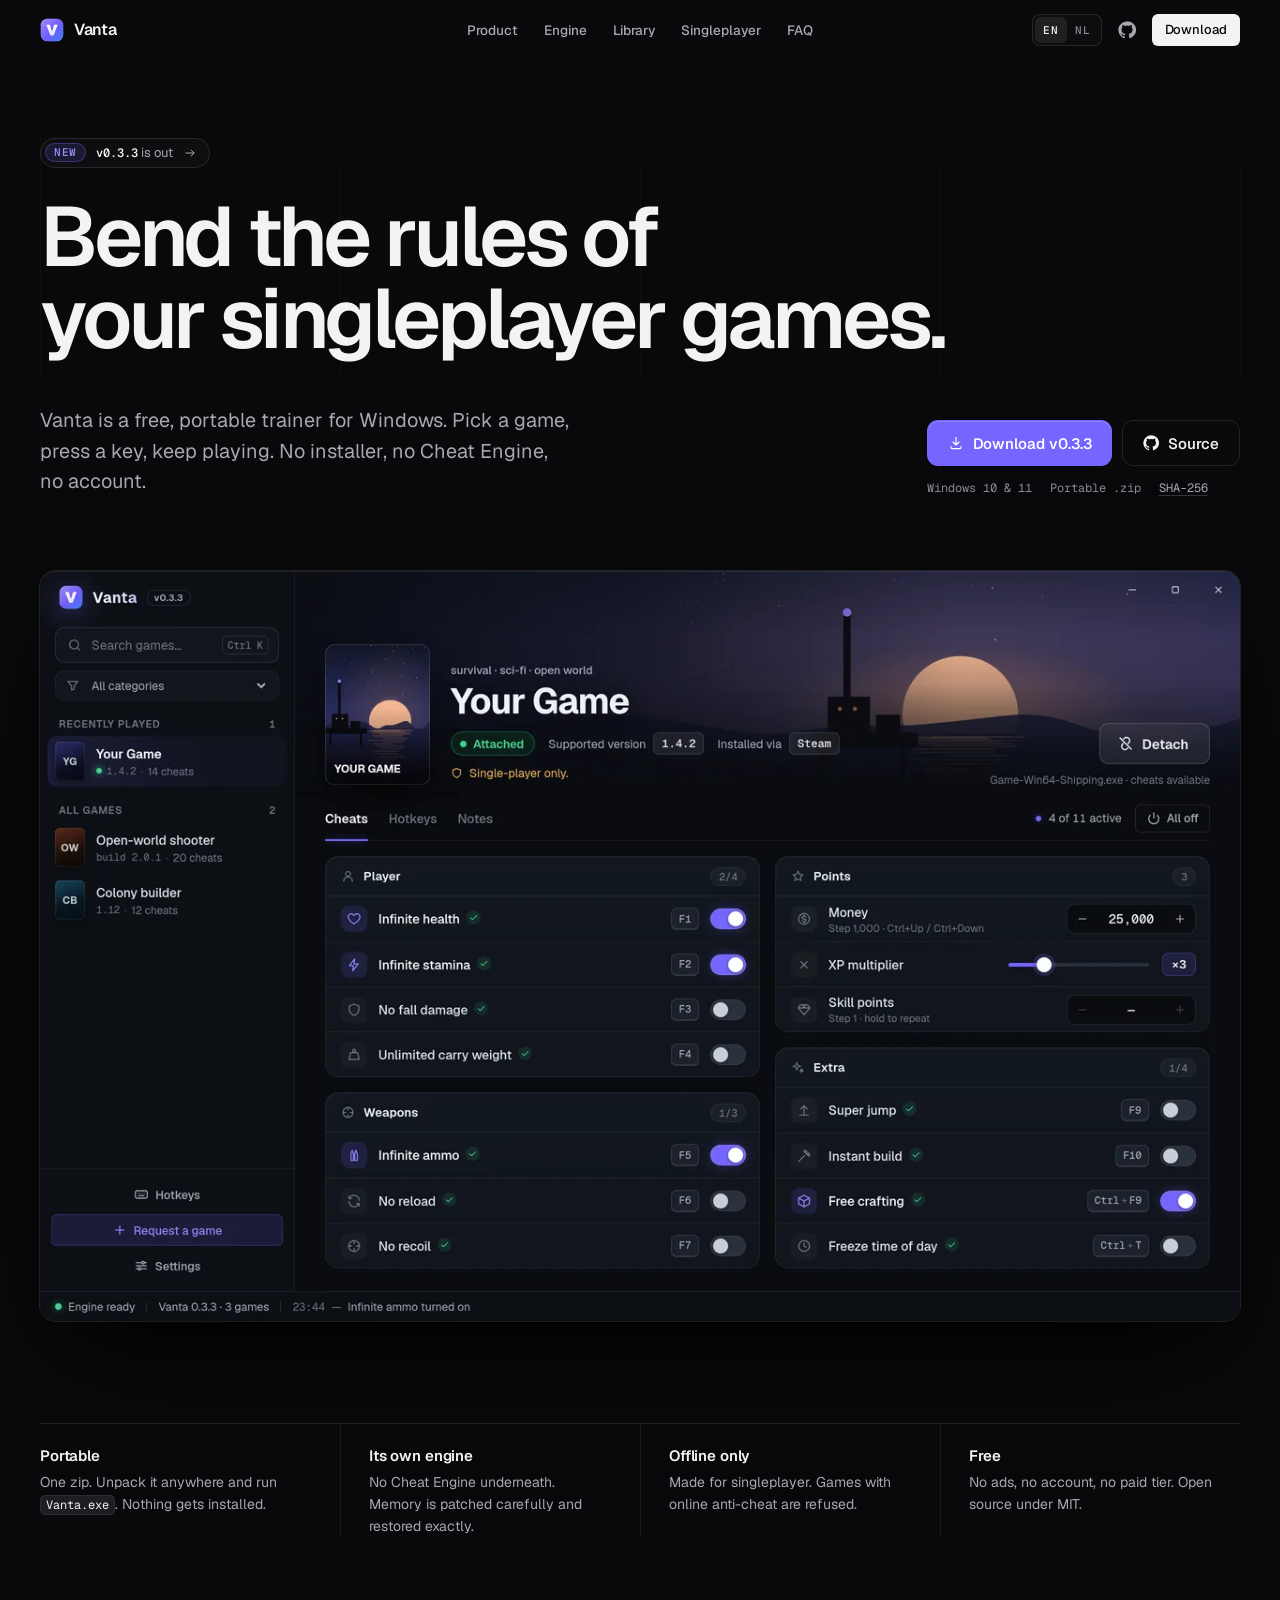
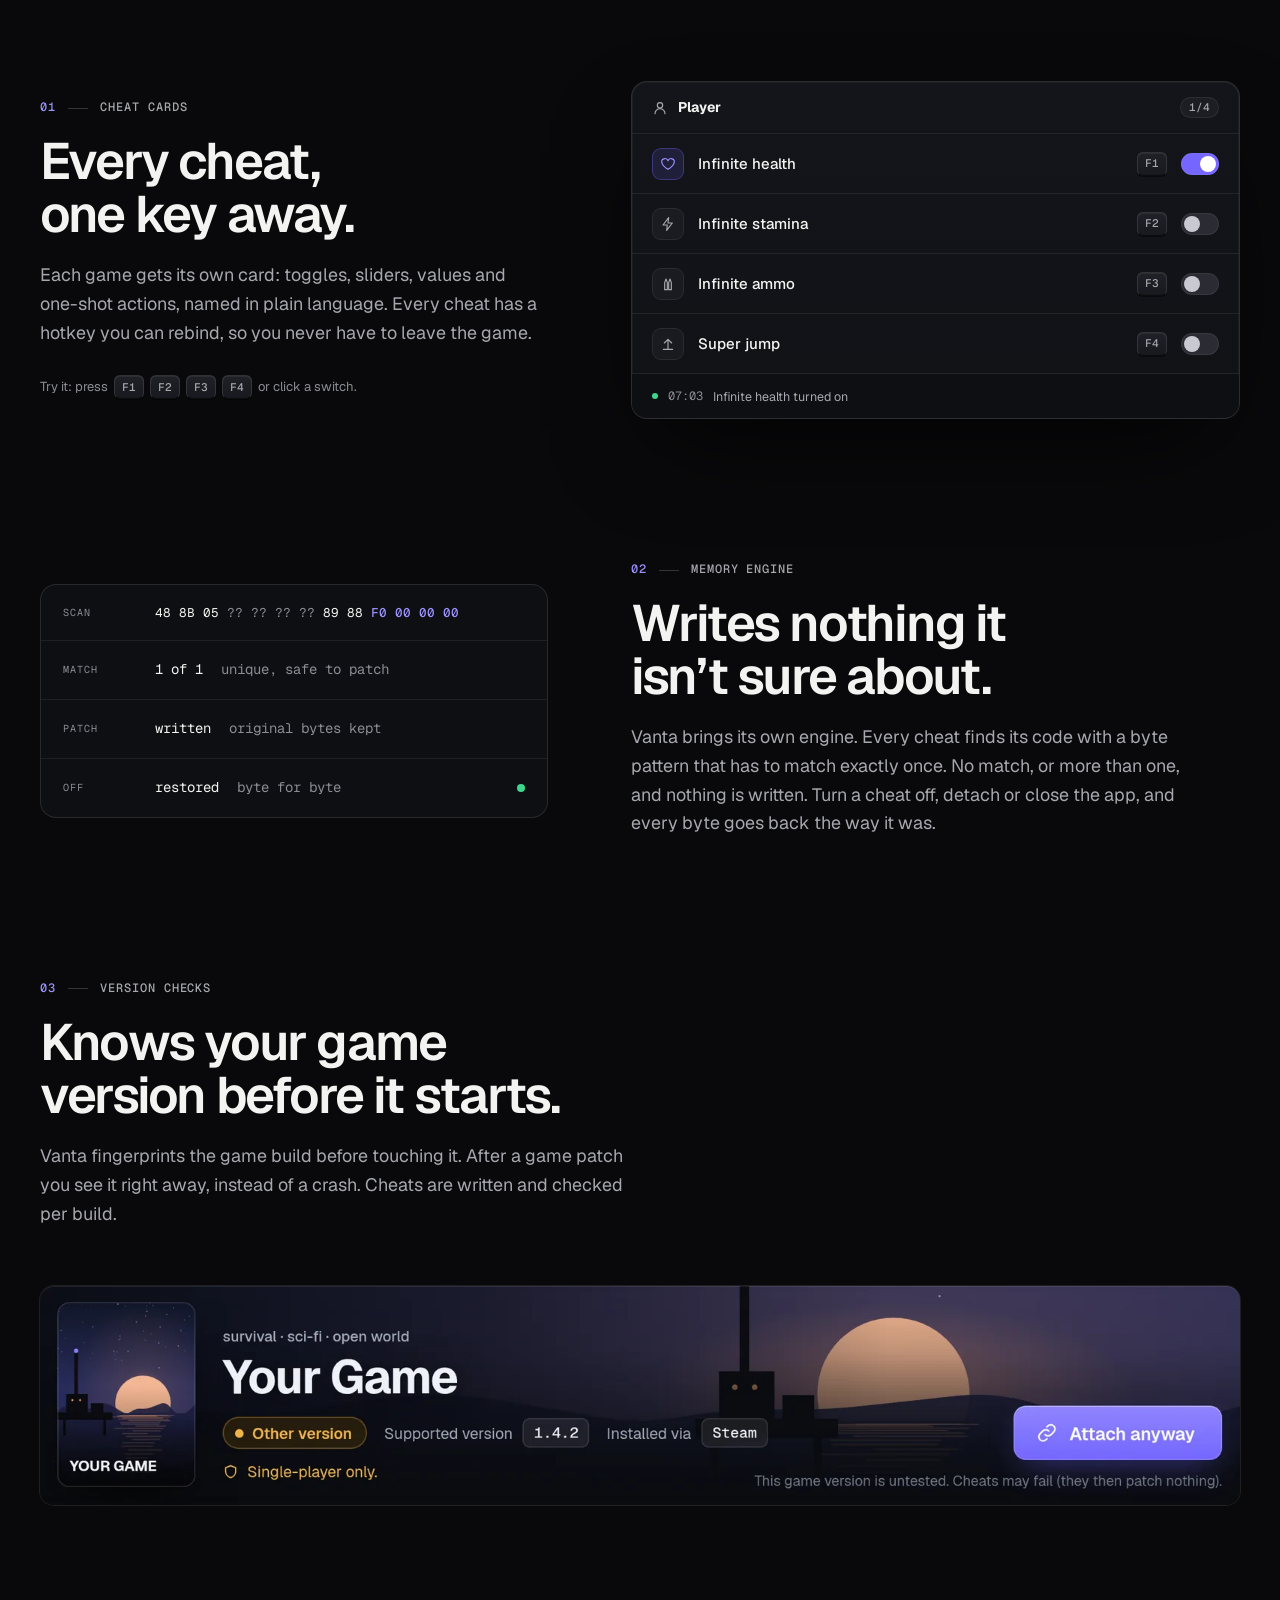
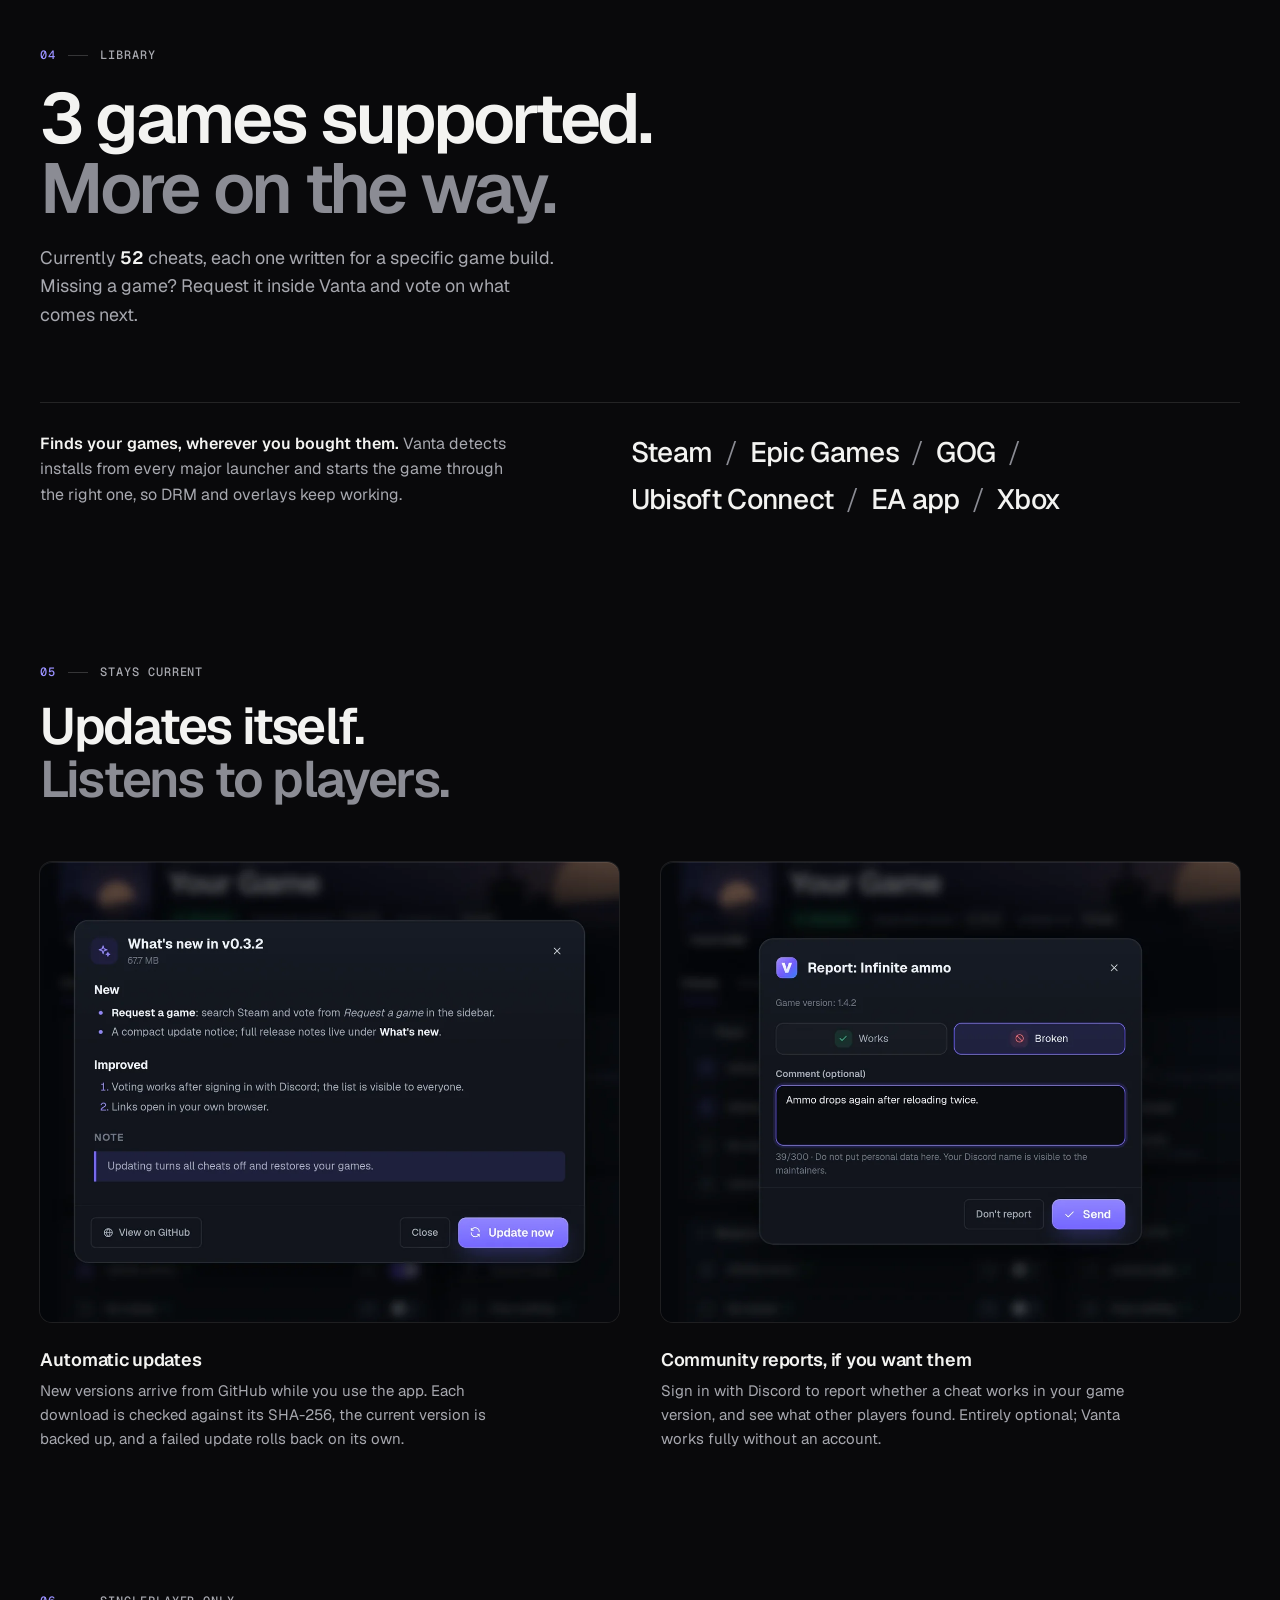
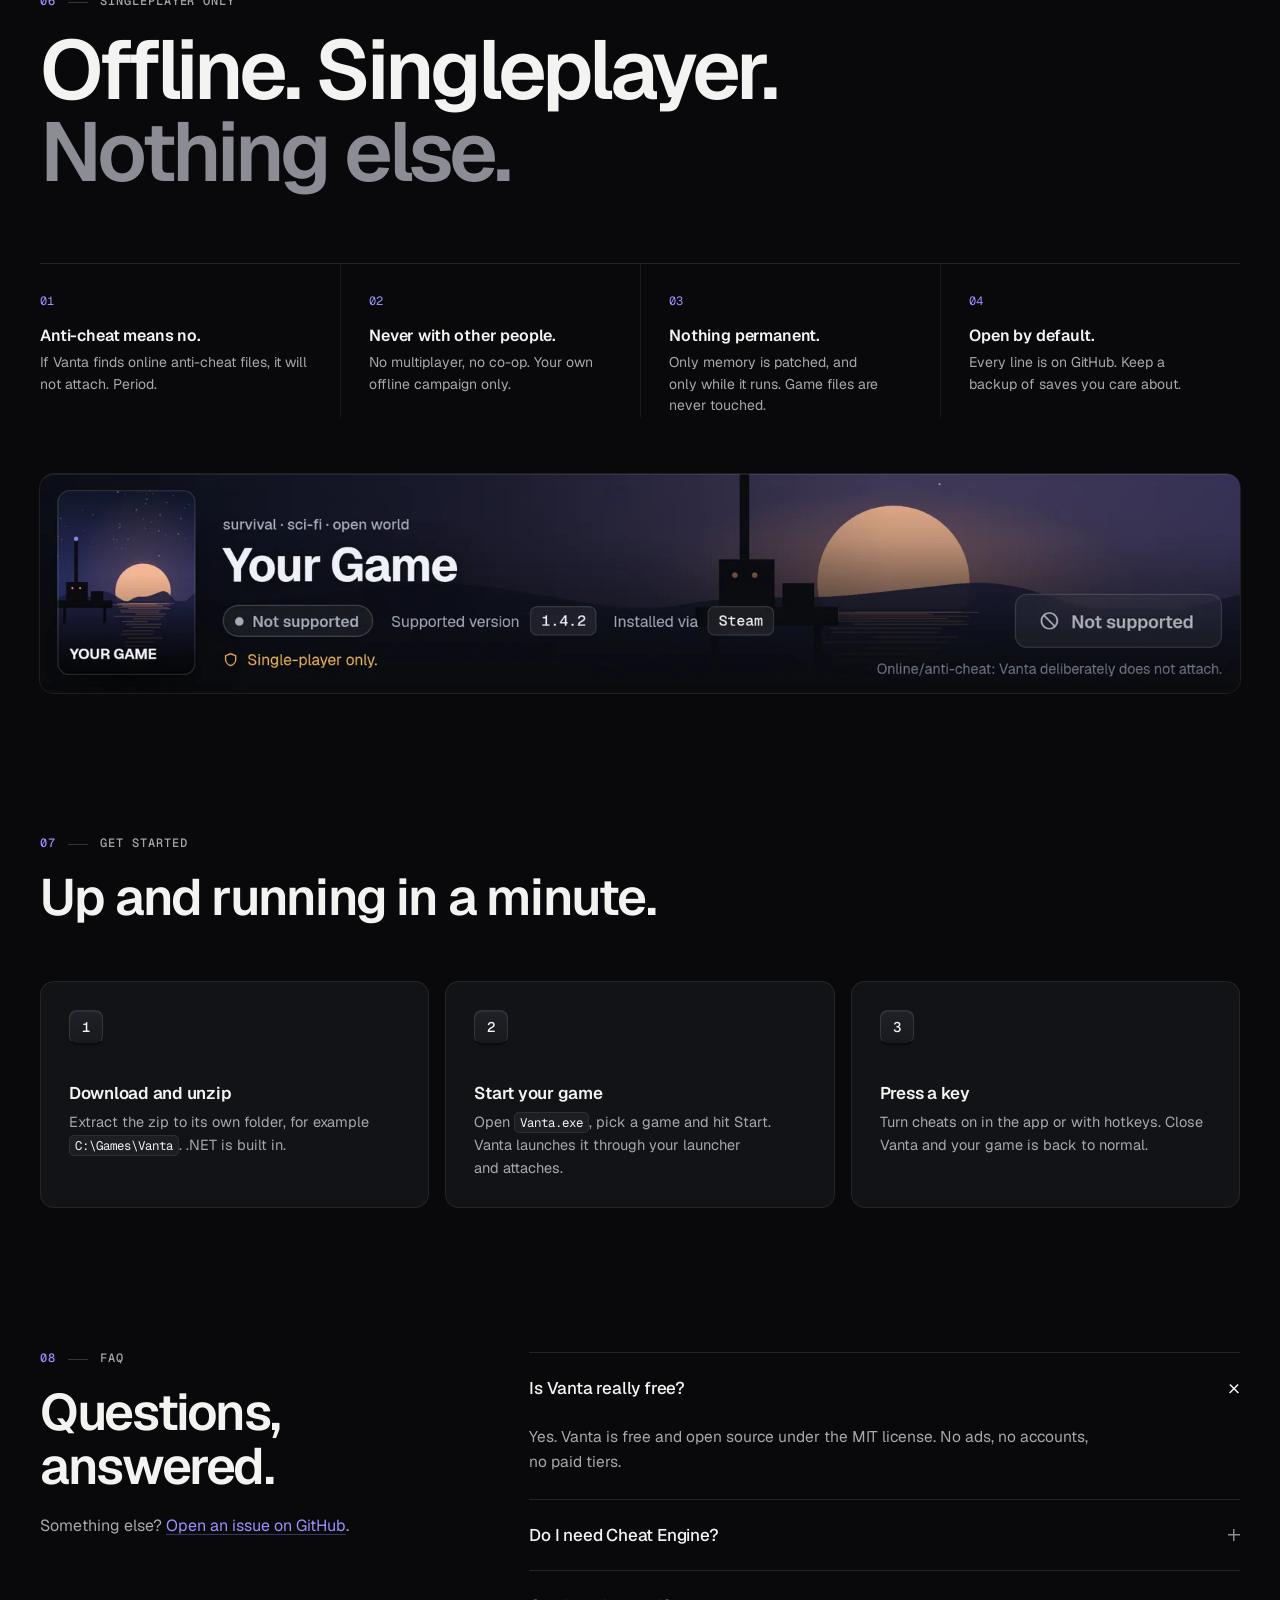
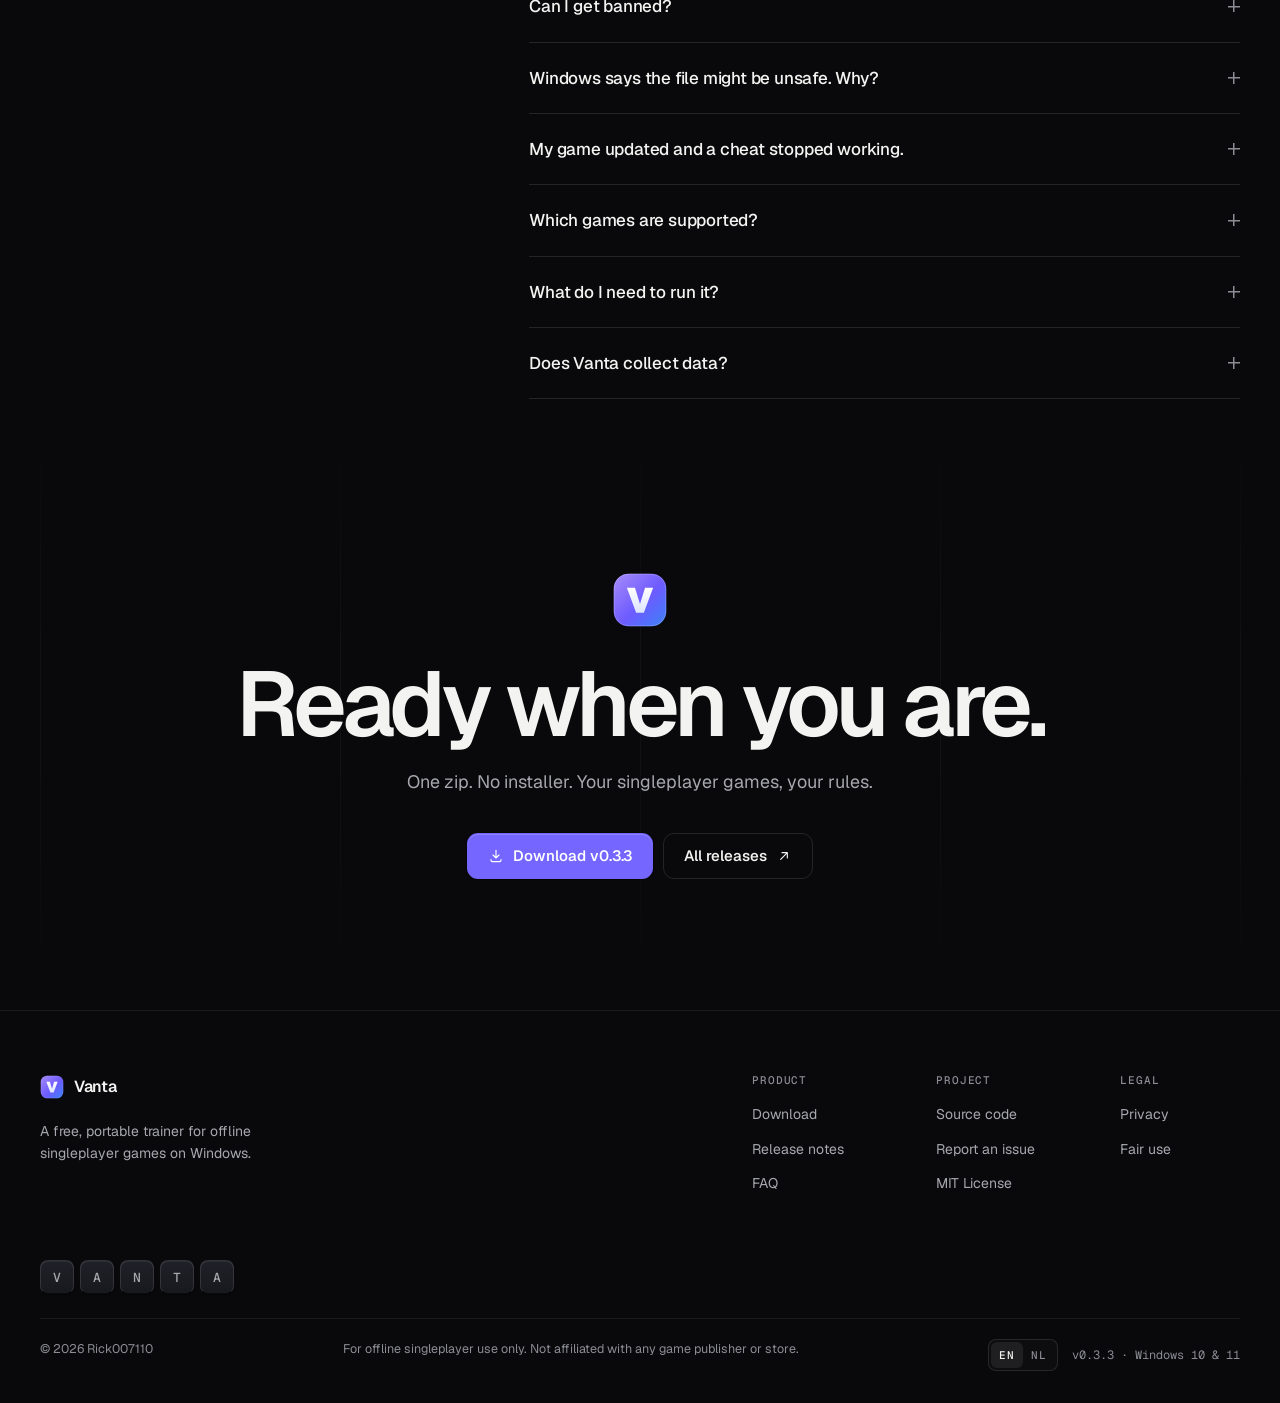
==== commit 74cdb490: "Redesign site: editorial landing, product imagery, EN/NL language switch, restyled admin and privacy" ====
--- a/index.html
+++ b/index.html
@@ -3,338 +3,361 @@
 <head>
   <meta charset="utf-8">
   <meta name="viewport" content="width=device-width, initial-scale=1">
-  <title>Vanta · Trainer for single-player games on Windows</title>
-  <meta name="description" content="Vanta is a free, standalone trainer for single-player Windows games. Its own memory engine, hand-tuned cheats per game, hotkeys, automatic updates and launcher detection. No Cheat Engine needed.">
-  <meta name="theme-color" content="#0A0C10">
-  <meta property="og:title" content="Vanta · Trainer for single-player games">
-  <meta property="og:description" content="Free, standalone and open source. Toggle cheats in your single-player games with one click.">
+  <title>Vanta · A free trainer for singleplayer games on Windows</title>
+  <meta name="i18n-title" content="meta.title">
+  <meta name="description" data-i18n-attr="content:meta.desc" content="Vanta is a free, portable trainer for offline singleplayer games on Windows. Its own memory engine, cheat cards with hotkeys, version checks, launcher detection and automatic updates. No installer, no Cheat Engine, no account.">
+  <meta name="theme-color" content="#09090B">
+  <meta name="color-scheme" content="dark">
+  <link rel="canonical" href="https://rick007110.github.io/vanta-site/">
   <meta property="og:type" content="website">
+  <meta property="og:site_name" content="Vanta">
+  <meta property="og:title" content="Vanta · Bend the rules of your singleplayer games">
+  <meta property="og:description" content="A free, portable trainer for offline singleplayer games on Windows. Pick a game, press a key, keep playing.">
+  <meta property="og:url" content="https://rick007110.github.io/vanta-site/">
+  <meta property="og:image" content="https://rick007110.github.io/vanta-site/assets/img/og.png">
+  <meta property="og:image:width" content="1200">
+  <meta property="og:image:height" content="630">
+  <meta property="og:image:alt" content="The Vanta window with a card of cheats and hotkeys, next to the words: Bend the rules of your singleplayer games.">
+  <meta name="twitter:card" content="summary_large_image">
+  <meta name="twitter:image" content="https://rick007110.github.io/vanta-site/assets/img/og.png">
   <link rel="icon" href="assets/img/favicon.svg" type="image/svg+xml">
+  <link rel="icon" href="assets/img/favicon-32.png" sizes="32x32" type="image/png">
+  <link rel="apple-touch-icon" href="assets/img/apple-touch-icon.png">
   <link rel="preload" href="assets/fonts/Geist-Variable.woff2" as="font" type="font/woff2" crossorigin>
+  <link rel="preload" as="image" type="image/webp" media="(min-width: 600px)" href="assets/img/shots/app-main-1920.webp" imagesrcset="assets/img/shots/app-main-1280.webp 1280w, assets/img/shots/app-main-1920.webp 1920w, assets/img/shots/app-main-2560.webp 2560w" imagesizes="(min-width: 1320px) 1200px, 94vw">
   <link rel="preconnect" href="https://api.github.com" crossorigin>
   <link rel="stylesheet" href="assets/css/base.css">
   <link rel="stylesheet" href="assets/css/site.css">
   <script type="module" src="assets/js/site.js"></script>
 </head>
 <body>
-  <!-- stroke icons, same drawings as the app -->
-  <svg width="0" height="0" style="position:absolute" aria-hidden="true">
+  <svg width="0" height="0" style="position:absolute" aria-hidden="true" focusable="false">
     <defs>
-      <symbol id="i-search" viewBox="0 0 24 24"><circle cx="11" cy="11" r="7"/><path d="m20 20-3.6-3.6"/></symbol>
+      <symbol id="i-download" viewBox="0 0 24 24"><path d="M12 3.5v11.5m0 0-4.5-4.5M12 15l4.5-4.5M4.5 17.5v1a2 2 0 0 0 2 2h11a2 2 0 0 0 2-2v-1"/></symbol>
+      <symbol id="i-arrow" viewBox="0 0 24 24"><path d="M5 12h14m-5-5 5 5-5 5"/></symbol>
+      <symbol id="i-arrow-ne" viewBox="0 0 24 24"><path d="M7 17 17 7M9 7h8v8"/></symbol>
       <symbol id="i-heart" viewBox="0 0 24 24"><path d="M12 20s-7.5-4.6-9-9.4A4.8 4.8 0 0 1 12 7a4.8 4.8 0 0 1 9 3.6C19.5 15.4 12 20 12 20z"/></symbol>
       <symbol id="i-bolt" viewBox="0 0 24 24"><path d="M13 2.5 4.5 13.5H11l-1 8 8.5-11H12z"/></symbol>
+      <symbol id="i-ammo" viewBox="0 0 24 24"><path d="M7 20.5V10l2-5.5 2 5.5v10.5zM13 20.5V10l2-5.5 2 5.5v10.5z"/></symbol>
       <symbol id="i-jump" viewBox="0 0 24 24"><path d="M12 19.5V5M6.5 10.5 12 5l5.5 5.5"/><path d="M5 20h14"/></symbol>
-      <symbol id="i-ammo" viewBox="0 0 24 24"><path d="M7 20.5V10l2-5.5 2 5.5v10.5zM13 20.5V10l2-5.5 2 5.5v10.5z"/></symbol>
-      <symbol id="i-coin" viewBox="0 0 24 24"><circle cx="12" cy="12" r="8.5"/><path d="M14.8 9.2A3 3 0 0 0 12 7.8c-1.7 0-3 .9-3 2.1 0 2.8 6 1.4 6 4.2 0 1.2-1.3 2.1-3 2.1a3 3 0 0 1-2.8-1.4M12 6v1.8M12 16.2V18"/></symbol>
-      <symbol id="i-clock" viewBox="0 0 24 24"><circle cx="12" cy="12" r="8.5"/><path d="M12 7.5V12l3 2"/></symbol>
-      <symbol id="i-speed" viewBox="0 0 24 24"><path d="M4 16a8 8 0 1 1 16 0"/><path d="m12 16 4-5"/></symbol>
       <symbol id="i-user" viewBox="0 0 24 24"><circle cx="12" cy="8" r="4"/><path d="M4.5 20.5a7.5 7.5 0 0 1 15 0"/></symbol>
-      <symbol id="i-cube" viewBox="0 0 24 24"><path d="M12 2.8 3.5 7.4v9.2l8.5 4.6 8.5-4.6V7.4z"/><path d="M3.5 7.4 12 12l8.5-4.6M12 12v9.2"/></symbol>
-      <symbol id="i-map" viewBox="0 0 24 24"><path d="M3.5 6.5 9 4l6 2.5L20.5 4v13.5L15 20l-6-2.5-5.5 2.5z"/><path d="M9 4v13.5M15 6.5V20"/></symbol>
-      <symbol id="i-plus" viewBox="0 0 24 24"><path d="M12 5.5v13M5.5 12h13"/></symbol>
-      <symbol id="i-minus" viewBox="0 0 24 24"><path d="M5.5 12h13"/></symbol>
-      <symbol id="i-unlink" viewBox="0 0 24 24"><path d="M9 5.5 10 4.6a4.5 4.5 0 0 1 6.4 6.4L15.5 12M8.5 12 7.6 13a4.5 4.5 0 0 0 6.4 6.4l1-1"/><path d="M4 4l16 16"/></symbol>
-      <symbol id="i-settings" viewBox="0 0 24 24"><path d="M4 7h9M17 7h3M4 17h3M11 17h9M4 12h16"/><circle cx="15" cy="7" r="2"/><circle cx="9" cy="17" r="2"/></symbol>
-      <symbol id="i-refresh" viewBox="0 0 24 24"><path d="M20 11a8 8 0 0 0-14.3-4.9L4 8M4 4v4h4M4 13a8 8 0 0 0 14.3 4.9L20 16M20 20v-4h-4"/></symbol>
-      <symbol id="i-keyboard" viewBox="0 0 24 24"><rect x="2.5" y="6" width="19" height="12" rx="2.5"/><path d="M6.5 10h.01M10 10h.01M14 10h.01M17.5 10h.01M7.5 14h9"/></symbol>
-      <symbol id="i-shield" viewBox="0 0 24 24"><path d="M12 3 4.5 6v5.5c0 4.6 3.2 8.2 7.5 9.5 4.3-1.3 7.5-4.9 7.5-9.5V6z"/><path d="m9 12 2 2 4-4"/></symbol>
-      <symbol id="i-list" viewBox="0 0 24 24"><path d="M4 6h16M4 12h10M4 18h7"/><circle cx="18" cy="16" r="3"/></symbol>
-      <symbol id="i-users" viewBox="0 0 24 24"><circle cx="9" cy="8" r="3"/><path d="M3 20c0-3.3 2.7-6 6-6s6 2.7 6 6M16 11a3 3 0 1 0 0-6M21 20c0-2.6-1.6-4.8-4-5.6"/></symbol>
-      <symbol id="i-check" viewBox="0 0 24 24"><path d="m5 12.5 4.5 4.5L19 7.5"/></symbol>
-      <symbol id="i-x" viewBox="0 0 24 24"><path d="M6.5 6.5l11 11M17.5 6.5l-11 11"/></symbol>
-      <symbol id="i-alert" viewBox="0 0 24 24"><path d="M10.3 4.2 2.6 17.5A2 2 0 0 0 4.3 20.5h15.4a2 2 0 0 0 1.7-3L13.7 4.2a2 2 0 0 0-3.4 0z"/><path d="M12 9.5v4M12 17h.01"/></symbol>
-      <symbol id="i-download" viewBox="0 0 24 24"><path d="M12 3v12m0 0-4.5-4.5M12 15l4.5-4.5M4 17v2a2 2 0 0 0 2 2h12a2 2 0 0 0 2-2v-2"/></symbol>
-      <symbol id="i-sparkles" viewBox="0 0 24 24"><path d="M10 3.5 11.6 8.4 16.5 10 11.6 11.6 10 16.5 8.4 11.6 3.5 10 8.4 8.4z"/><path d="M18 14.5l.8 2.2 2.2.8-2.2.8-.8 2.2-.8-2.2-2.2-.8 2.2-.8z"/></symbol>
+      <symbol id="i-github" viewBox="0 0 24 24"><path fill="currentColor" stroke="none" d="M12 .5a11.5 11.5 0 0 0-3.64 22.41c.58.1.79-.25.79-.56v-2c-3.2.7-3.88-1.37-3.88-1.37-.53-1.33-1.28-1.69-1.28-1.69-1.05-.71.08-.7.08-.7 1.16.08 1.77 1.19 1.77 1.19 1.03 1.77 2.7 1.26 3.36.96.1-.75.4-1.26.73-1.55-2.55-.29-5.24-1.28-5.24-5.69 0-1.26.45-2.29 1.19-3.1-.12-.29-.52-1.46.11-3.05 0 0 .97-.31 3.17 1.18a11 11 0 0 1 5.77 0c2.2-1.49 3.17-1.18 3.17-1.18.63 1.59.23 2.76.11 3.05.74.81 1.19 1.84 1.19 3.1 0 4.42-2.69 5.39-5.26 5.68.41.36.78 1.06.78 2.14v3.17c0 .31.21.67.8.56A11.5 11.5 0 0 0 12 .5Z"/></symbol>
     </defs>
   </svg>
-  <a class="skip sr-only" href="#main">Skip to content</a>
+  <a class="skip" href="#main" data-i18n="skip">Skip to content</a>
 
   <header class="nav" data-nav>
     <div class="wrap nav-inner">
-      <a class="brand" href="#top" aria-label="Vanta home"><img src="assets/img/logo.svg" alt="" width="26" height="26">Vanta</a>
-      <nav class="nav-links" aria-label="Sections">
-        <a href="#features">Features</a>
-        <a href="#games">Games</a>
-        <a href="#safety">Safety</a>
-        <a href="#faq">FAQ</a>
+      <a class="brand" href="./" aria-label="Vanta, home" data-i18n-attr="aria-label:nav.home"><img src="assets/img/logo.svg" alt="" width="24" height="24"><span>Vanta</span></a>
+      <nav class="nav-links" aria-label="Primary" data-i18n-attr="aria-label:nav.primary">
+        <a href="#cheats" data-i18n="nav.product">Product</a>
+        <a href="#engine" data-i18n="nav.engine">Engine</a>
+        <a href="#library" data-i18n="nav.library">Library</a>
+        <a href="#singleplayer" data-i18n="nav.single">Singleplayer</a>
+        <a href="#faq" data-i18n="nav.faq">FAQ</a>
       </nav>
       <div class="nav-cta">
-        <a class="icon-link" href="https://github.com/Rick007110/Vanta" rel="noopener" aria-label="Vanta on GitHub"><svg viewBox="0 0 24 24" aria-hidden="true"><path fill="currentColor" d="M12 .5a11.5 11.5 0 0 0-3.64 22.41c.58.1.79-.25.79-.56v-2c-3.2.7-3.88-1.37-3.88-1.37-.53-1.33-1.28-1.69-1.28-1.69-1.05-.71.08-.7.08-.7 1.16.08 1.77 1.19 1.77 1.19 1.03 1.77 2.7 1.26 3.36.96.1-.75.4-1.26.73-1.55-2.55-.29-5.24-1.28-5.24-5.69 0-1.26.45-2.29 1.19-3.1-.12-.29-.52-1.46.11-3.05 0 0 .97-.31 3.17 1.18a11 11 0 0 1 5.77 0c2.2-1.49 3.17-1.18 3.17-1.18.63 1.59.23 2.76.11 3.05.74.81 1.19 1.84 1.19 3.1 0 4.42-2.69 5.39-5.26 5.68.41.36.78 1.06.78 2.14v3.17c0 .31.21.67.8.56A11.5 11.5 0 0 0 12 .5Z"/></svg></a>
-        <a class="btn btn-primary btn-sm" href="https://github.com/Rick007110/Vanta/releases/latest" data-download>Download</a>
-      </div>
+        <div class="lang nav-lang" role="group" aria-label="Language" data-i18n-attr="aria-label:lang.label"><button type="button" data-set-lang="en" aria-pressed="true" lang="en">EN</button><button type="button" data-set-lang="nl" aria-pressed="false" lang="nl">NL</button></div>
+        <a class="nav-gh" href="https://github.com/Rick007110/Vanta" rel="noopener" aria-label="Vanta on GitHub" data-i18n-attr="aria-label:nav.github"><svg class="ic" aria-hidden="true"><use href="#i-github"/></svg></a>
+        <a class="btn btn-light btn-sm nav-dl" href="https://github.com/Rick007110/Vanta/releases/latest" data-download data-i18n="nav.download">Download</a>
+        <button class="nav-toggle" type="button" aria-expanded="false" aria-controls="menu" data-menu-toggle><span class="sr-only" data-i18n="nav.menu">Menu</span><i aria-hidden="true"></i><i aria-hidden="true"></i></button>
+      </div>
+    </div>
+    <div class="menu" id="menu" data-menu hidden>
+      <nav class="wrap menu-inner" aria-label="Mobile" data-i18n-attr="aria-label:nav.mobile">
+        <a href="#cheats" data-i18n="nav.product">Product</a>
+        <a href="#engine" data-i18n="nav.engine">Engine</a>
+        <a href="#library" data-i18n="nav.library">Library</a>
+        <a href="#singleplayer" data-i18n="nav.single">Singleplayer</a>
+        <a href="#faq" data-i18n="nav.faq">FAQ</a>
+        <a href="https://github.com/Rick007110/Vanta" rel="noopener"><span>GitHub</span> <svg class="ic" aria-hidden="true"><use href="#i-arrow-ne"/></svg></a>
+        <div class="lang menu-lang" role="group" aria-label="Language" data-i18n-attr="aria-label:lang.label"><button type="button" data-set-lang="en" aria-pressed="true" lang="en">EN</button><button type="button" data-set-lang="nl" aria-pressed="false" lang="nl">NL</button></div>
+        <a class="btn btn-primary btn-lg" href="https://github.com/Rick007110/Vanta/releases/latest" data-download><svg class="ic" aria-hidden="true"><use href="#i-download"/></svg><span><span data-i18n="dl.download">Download</span> <span data-version>v0.3.3</span></span></a>
+      </nav>
     </div>
   </header>
 
   <main id="main">
-    <!-- ============================== HERO ============================== -->
-    <section class="hero" id="top">
-      <div class="wrap hero-copy fade">
-        <a class="pill hero-pill" href="https://github.com/Rick007110/Vanta/releases/latest" data-release-link rel="noopener">
-          <span class="dot" aria-hidden="true"></span><span>Latest release <b data-version>v0.3.1</b></span><span class="pill-sep" aria-hidden="true"></span><span>Windows 10 &amp; 11</span>
+    <!-- hero -->
+    <section class="hero" aria-labelledby="hero-title">
+      <div class="wrap">
+        <a class="hero-tag intro" href="https://github.com/Rick007110/Vanta/releases/latest" data-release-link rel="noopener">
+          <span class="tag-new" data-i18n="hero.new">New</span><span><b data-version>v0.3.3</b> <span data-i18n="hero.out">is out</span></span><svg class="ic" aria-hidden="true"><use href="#i-arrow"/></svg>
         </a>
-        <h1 class="hero-title"><span class="nb">Single&#8209;player,</span> <span class="dim">your rules.</span></h1>
-        <p class="hero-lead">Vanta is a free, standalone trainer for Windows games. Pick your game, flip a switch, keep playing. No Cheat Engine, no installer, no account.</p>
-        <div class="hero-actions">
-          <a class="btn btn-primary btn-lg" href="https://github.com/Rick007110/Vanta/releases/latest" data-download data-primary-download>
-            <svg class="ic" aria-hidden="true"><use href="#i-download"/></svg>
-            <span>Download <span data-version>v0.3.1</span></span>
+        <h1 class="hero-title intro" id="hero-title"><span class="ln" data-i18n="hero.l1">Bend the rules of</span> <span class="ln" data-i18n="hero.l2">your singleplayer games.</span></h1>
+        <div class="hero-row">
+          <p class="hero-lead intro" data-i18n="hero.lead">Vanta is a free, portable trainer for Windows. Pick a game, press a key, keep playing. No installer, no Cheat Engine, no account.</p>
+          <div class="hero-cta intro">
+            <div class="hero-actions">
+              <a class="btn btn-primary btn-lg" href="https://github.com/Rick007110/Vanta/releases/latest" data-download data-primary-download>
+                <svg class="ic" aria-hidden="true"><use href="#i-download"/></svg><span><span data-i18n="dl.download">Download</span> <span data-version>v0.3.3</span></span>
+              </a>
+              <a class="btn btn-lg btn-quiet" href="https://github.com/Rick007110/Vanta" rel="noopener"><svg class="ic" aria-hidden="true"><use href="#i-github"/></svg><span data-i18n="dl.source">Source</span></a>
+            </div>
+            <p class="hero-meta"><span data-i18n="dl.windows">Windows 10 &amp; 11</span><span data-size>Portable .zip</span><a href="https://github.com/Rick007110/Vanta/releases/latest" data-sha rel="noopener">SHA-256</a></p>
+          </div>
+        </div>
+      </div>
+      <div class="wrap hero-stage intro">
+        <figure class="shot shot-hero">
+          <picture>
+          <source media="(max-width: 599px)" type="image/webp" srcset="assets/img/shots/app-mobile-720.webp 720w, assets/img/shots/app-mobile-965.webp 965w" sizes="92vw" width="965" height="995">
+          <img src="assets/img/shots/app-main-1920.webp" srcset="assets/img/shots/app-main-1280.webp 1280w, assets/img/shots/app-main-1920.webp 1920w, assets/img/shots/app-main-2560.webp 2560w" sizes="(min-width: 1320px) 1200px, 94vw" width="2560" height="1600" alt="The Vanta window: a library of games on the left, and for the selected game a card of cheats such as infinite health and infinite ammo, each with a hotkey and an on/off switch." data-i18n-attr="alt:hero.alt" fetchpriority="high" decoding="async">
+          </picture>
+        </figure>
+      </div>
+    </section>
+
+    <!-- facts -->
+    <section class="facts" aria-label="At a glance" data-i18n-attr="aria-label:facts.label">
+      <div class="wrap">
+        <ul class="facts-list">
+          <li class="reveal"><h2 data-i18n="facts.1.t">Portable</h2><p data-i18n-html="facts.1.p">One zip. Unpack it anywhere and run <code>Vanta.exe</code>. Nothing gets installed.</p></li>
+          <li class="reveal"><h2 data-i18n="facts.2.t">Its own engine</h2><p data-i18n-html="facts.2.p">No Cheat Engine underneath. Memory is patched carefully and restored exactly.</p></li>
+          <li class="reveal"><h2 data-i18n="facts.3.t">Offline only</h2><p data-i18n-html="facts.3.p">Made for singleplayer. Games with online anti-cheat are refused.</p></li>
+          <li class="reveal"><h2 data-i18n="facts.4.t">Free</h2><p data-i18n-html="facts.4.p">No ads, no account, no paid tier. Open source under MIT.</p></li>
+        </ul>
+      </div>
+    </section>
+
+    <!-- 01 cheat cards + hotkeys -->
+    <section class="sec sec-cheats" id="cheats" aria-labelledby="cheats-title">
+      <div class="wrap split">
+        <div class="split-copy">
+          <p class="label reveal"><span>01</span><span class="lt" data-i18n="cheats.label">Cheat cards</span></p>
+          <h2 class="h2 reveal" id="cheats-title" data-i18n="cheats.title">Every cheat, one key away.</h2>
+          <p class="body reveal" data-i18n="cheats.body">Each game gets its own card: toggles, sliders, values and one-shot actions, named in plain language. Every cheat has a hotkey you can rebind, so you never have to leave the game.</p>
+          <p class="try reveal" data-try><span data-i18n="cheats.try">Try it: press</span> <span class="kbd">F1</span><span class="kbd">F2</span><span class="kbd">F3</span><span class="kbd">F4</span> <span data-i18n="cheats.try2">or click a switch.</span></p>
+        </div>
+        <div class="split-art reveal">
+          <div class="demo" data-demo role="group" aria-label="Interactive example of a cheat card" data-i18n-attr="aria-label:demo.label">
+            <div class="demo-head"><svg class="ic" aria-hidden="true"><use href="#i-user"/></svg><b data-i18n="demo.player">Player</b><span class="count" data-demo-count>1/4</span></div>
+            <ul class="demo-rows">
+              <li class="demo-row"><span class="demo-ic" aria-hidden="true"><svg class="ic"><use href="#i-heart"/></svg></span><span class="demo-name" id="d1" data-i18n="demo.c1">Infinite health</span><span class="kbd" aria-hidden="true">F1</span><button class="sw" type="button" role="switch" aria-checked="true" aria-labelledby="d1" data-key="F1"></button></li>
+              <li class="demo-row"><span class="demo-ic" aria-hidden="true"><svg class="ic"><use href="#i-bolt"/></svg></span><span class="demo-name" id="d2" data-i18n="demo.c2">Infinite stamina</span><span class="kbd" aria-hidden="true">F2</span><button class="sw" type="button" role="switch" aria-checked="false" aria-labelledby="d2" data-key="F2"></button></li>
+              <li class="demo-row"><span class="demo-ic" aria-hidden="true"><svg class="ic"><use href="#i-ammo"/></svg></span><span class="demo-name" id="d3" data-i18n="demo.c3">Infinite ammo</span><span class="kbd" aria-hidden="true">F3</span><button class="sw" type="button" role="switch" aria-checked="false" aria-labelledby="d3" data-key="F3"></button></li>
+              <li class="demo-row"><span class="demo-ic" aria-hidden="true"><svg class="ic"><use href="#i-jump"/></svg></span><span class="demo-name" id="d4" data-i18n="demo.c4">Super jump</span><span class="kbd" aria-hidden="true">F4</span><button class="sw" type="button" role="switch" aria-checked="false" aria-labelledby="d4" data-key="F4"></button></li>
+            </ul>
+            <p class="demo-log" aria-live="polite"><i class="dot" aria-hidden="true"></i><span class="mono" data-demo-time>22:07</span><span data-demo-log>Infinite health turned on</span></p>
+          </div>
+        </div>
+      </div>
+    </section>
+
+    <!-- 02 engine -->
+    <section class="sec sec-engine" id="engine" aria-labelledby="engine-title">
+      <div class="wrap split split-rev">
+        <div class="split-copy">
+          <p class="label reveal"><span>02</span><span class="lt" data-i18n="engine.label">Memory engine</span></p>
+          <h2 class="h2 reveal" id="engine-title" data-i18n="engine.title">Writes nothing it isn&rsquo;t sure about.</h2>
+          <p class="body reveal" data-i18n="engine.body">Vanta brings its own engine. Every cheat finds its code with a byte pattern that has to match exactly once. No match, or more than one, and nothing is written. Turn a cheat off, detach or close the app, and every byte goes back the way it was.</p>
+        </div>
+        <div class="split-art reveal">
+          <ol class="readout" aria-label="How a cheat is applied" data-i18n-attr="aria-label:engine.aria">
+            <li><span class="ro-k" data-i18n="engine.scan">scan</span><code class="ro-v">48 8B 05 <i>?? ?? ?? ??</i> 89 88 <b>F0 00 00 00</b></code></li>
+            <li><span class="ro-k" data-i18n="engine.match">match</span><span class="ro-v"><span data-i18n="engine.m1">1 of 1</span> <em data-i18n="engine.m2">unique, safe to patch</em></span></li>
+            <li><span class="ro-k" data-i18n="engine.patch">patch</span><span class="ro-v"><span data-i18n="engine.p1">written</span> <em data-i18n="engine.p2">original bytes kept</em></span></li>
+            <li><span class="ro-k" data-i18n="engine.off">off</span><span class="ro-v"><span data-i18n="engine.o1">restored</span> <em data-i18n="engine.o2">byte for byte</em></span><span class="ro-ok" aria-hidden="true"></span></li>
+          </ol>
+        </div>
+      </div>
+    </section>
+
+    <!-- 03 version checks -->
+    <section class="sec sec-version" id="versions" aria-labelledby="version-title">
+      <div class="wrap">
+        <div class="sec-head">
+          <p class="label reveal"><span>03</span><span class="lt" data-i18n="ver.label">Version checks</span></p>
+          <h2 class="h2 reveal" id="version-title"><span data-i18n="ver.t1">Knows your game version</span> <span class="nb" data-i18n="ver.t2">before it starts.</span></h2>
+          <p class="body reveal" data-i18n="ver.body">Vanta fingerprints the game build before touching it. After a game patch you see it right away, instead of a crash. Cheats are written and checked per build.</p>
+        </div>
+        <figure class="shot shot-band reveal">
+          <img src="assets/img/shots/crop-version-1600.webp" srcset="assets/img/shots/crop-version-1000.webp 1000w, assets/img/shots/crop-version-1600.webp 1600w" sizes="(min-width: 1320px) 1200px, 94vw" width="1600" height="292" loading="lazy" decoding="async" data-i18n-attr="alt:ver.alt" alt="Vanta shows an amber 'Other version' badge next to the supported version 1.4.2, with the note that this game version is untested and cheats patch nothing if they fail.">
+        </figure>
+      </div>
+    </section>
+
+    <!-- 04 library -->
+    <section class="sec sec-library" id="library" aria-labelledby="library-title">
+      <div class="wrap">
+        <div class="lib">
+          <p class="label reveal"><span>04</span><span class="lt" data-i18n="lib.label">Library</span></p>
+          <h2 class="lib-title reveal" id="library-title"><span class="lib-num" data-game-count>3</span> <span data-game-word>games</span> <span data-i18n="lib.supported">supported.</span> <span class="dim" data-i18n="lib.more">More on the way.</span></h2>
+          <p class="body reveal"><span data-i18n="lib.pre">Currently</span> <b data-cheat-count>52</b> <span data-i18n="lib.post">cheats, each one written for a specific game build. Missing a game? Request it inside Vanta and vote on what comes next.</span></p>
+        </div>
+        <div class="requests reveal" data-requests hidden>
+          <p class="requests-head"><span class="label-sm" data-i18n="req.head">Most requested right now</span><span class="label-sm dim" data-i18n="req.sub">Votes from players in the app</span></p>
+          <ol class="req-strip" data-requests-list></ol>
+        </div>
+        <div class="launchers reveal">
+          <p class="launchers-copy" data-i18n-html="launch.copy"><b>Finds your games, wherever you bought them.</b> <span>Vanta detects installs from every major launcher and starts the game through the right one, so DRM and overlays keep working.</span></p>
+          <ul class="launchers-list" aria-label="Detected launchers" data-i18n-attr="aria-label:launch.aria">
+            <li>Steam</li><li>Epic Games</li><li>GOG</li><li>Ubisoft Connect</li><li>EA app</li><li>Xbox</li>
+          </ul>
+        </div>
+      </div>
+    </section>
+
+    <!-- 05 updates + community -->
+    <section class="sec sec-current" aria-labelledby="current-title">
+      <div class="wrap">
+        <div class="sec-head">
+          <p class="label reveal"><span>05</span><span class="lt" data-i18n="cur.label">Stays current</span></p>
+          <h2 class="h2 reveal" id="current-title"><span data-i18n="cur.t1">Updates itself.</span> <span class="dim" data-i18n="cur.t2">Listens to players.</span></h2>
+        </div>
+        <div class="duo">
+          <article class="duo-item reveal">
+            <figure class="shot shot-soft">
+              <img src="assets/img/shots/crop-whatsnew-1100.webp" width="1100" height="874" loading="lazy" decoding="async" data-i18n-attr="alt:cur.up.alt" alt="The 'What's new in v0.3.2' dialog inside Vanta, with release notes and an Update now button.">
+            </figure>
+            <h3 data-i18n="cur.up.t">Automatic updates</h3>
+            <p data-i18n="cur.up.p">New versions arrive from GitHub while you use the app. Each download is checked against its SHA-256, the current version is backed up, and a failed update rolls back on its own.</p>
+          </article>
+          <article class="duo-item reveal">
+            <figure class="shot shot-soft">
+              <img src="assets/img/shots/crop-report-1100.webp" width="1100" height="874" loading="lazy" decoding="async" data-i18n-attr="alt:cur.rep.alt" alt="The report dialog inside Vanta for the cheat Infinite ammo: choose Works or Broken, add an optional comment, and send.">
+            </figure>
+            <h3 data-i18n="cur.rep.t">Community reports, if you want them</h3>
+            <p data-i18n="cur.rep.p">Sign in with Discord to report whether a cheat works in your game version, and see what other players found. Entirely optional; Vanta works fully without an account.</p>
+          </article>
+        </div>
+      </div>
+    </section>
+
+    <!-- 06 singleplayer -->
+    <section class="sec sec-single" id="singleplayer" aria-labelledby="single-title">
+      <div class="wrap">
+        <div class="single">
+          <p class="label reveal"><span>06</span><span class="lt" data-i18n="single.label">Singleplayer only</span></p>
+          <h2 class="single-title reveal" id="single-title"><span data-i18n="single.t1">Offline. Singleplayer.</span> <span class="dim" data-i18n="single.t2">Nothing else.</span></h2>
+        </div>
+        <ol class="rules">
+          <li class="reveal"><span class="rule-n mono">01</span><h3 data-i18n="rule.1.t">Anti-cheat means no.</h3><p data-i18n="rule.1.p">If Vanta finds online anti-cheat files, it will not attach. Period.</p></li>
+          <li class="reveal"><span class="rule-n mono">02</span><h3 data-i18n="rule.2.t">Never with other people.</h3><p data-i18n="rule.2.p">No multiplayer, no co-op. Your own offline campaign only.</p></li>
+          <li class="reveal"><span class="rule-n mono">03</span><h3 data-i18n="rule.3.t">Nothing permanent.</h3><p data-i18n="rule.3.p">Only memory is patched, and only while it runs. Game files are never touched.</p></li>
+          <li class="reveal"><span class="rule-n mono">04</span><h3 data-i18n="rule.4.t">Open by default.</h3><p data-i18n="rule.4.p">Every line is on GitHub. Keep a backup of saves you care about.</p></li>
+        </ol>
+        <figure class="shot shot-band reveal">
+          <img src="assets/img/shots/crop-blocked-1600.webp" srcset="assets/img/shots/crop-blocked-1000.webp 1000w, assets/img/shots/crop-blocked-1600.webp 1600w" sizes="(min-width: 1320px) 1200px, 94vw" width="1600" height="292" loading="lazy" decoding="async" data-i18n-attr="alt:single.alt" alt="Vanta marks a game as 'Not supported' and explains that it deliberately does not attach to games with online anti-cheat.">
+        </figure>
+      </div>
+    </section>
+
+    <!-- get started -->
+    <section class="sec sec-start" id="start" aria-labelledby="start-title">
+      <div class="wrap">
+        <div class="sec-head">
+          <p class="label reveal"><span>07</span><span class="lt" data-i18n="start.label">Get started</span></p>
+          <h2 class="h2 reveal" id="start-title" data-i18n="start.title">Up and running in a minute.</h2>
+        </div>
+        <ol class="steps">
+          <li class="reveal"><span class="kbd step-k">1</span><h3 data-i18n="step.1.t">Download and unzip</h3><p data-i18n-html="step.1.p">Extract the zip to its own folder, for example <code>C:\Games\Vanta</code>. .NET is built in.</p></li>
+          <li class="reveal"><span class="kbd step-k">2</span><h3 data-i18n="step.2.t">Start your game</h3><p data-i18n-html="step.2.p">Open <code>Vanta.exe</code>, pick a game and hit Start. Vanta launches it through your launcher and attaches.</p></li>
+          <li class="reveal"><span class="kbd step-k">3</span><h3 data-i18n="step.3.t">Press a key</h3><p data-i18n-html="step.3.p">Turn cheats on in the app or with hotkeys. Close Vanta and your game is back to normal.</p></li>
+        </ol>
+      </div>
+    </section>
+
+    <!-- faq -->
+    <section class="sec sec-faq" id="faq" aria-labelledby="faq-title">
+      <div class="wrap faq">
+        <div class="faq-side">
+          <p class="label reveal"><span>08</span><span class="lt" data-i18n="faq.label">FAQ</span></p>
+          <h2 class="h2 reveal" id="faq-title" data-i18n="faq.title">Questions, answered.</h2>
+          <p class="body reveal" data-i18n-html="faq.else">Something else? <a class="link" href="https://github.com/Rick007110/Vanta/issues" rel="noopener">Open an issue on GitHub</a>.</p>
+        </div>
+        <div class="faq-list reveal">
+          <details class="qa" name="faq" open>
+            <summary data-i18n="faq.1.q">Is Vanta really free?</summary>
+            <p data-i18n-html="faq.1.a">Yes. Vanta is free and open source under the MIT license. No ads, no accounts, no paid tiers.</p>
+          </details>
+          <details class="qa" name="faq">
+            <summary data-i18n="faq.2.q">Do I need Cheat Engine?</summary>
+            <p data-i18n-html="faq.2.a">No. Vanta has its own memory engine and runs on its own. Download, unzip and start <code>Vanta.exe</code>.</p>
+          </details>
+          <details class="qa" name="faq">
+            <summary data-i18n="faq.3.q">Can I get banned?</summary>
+            <p data-i18n-html="faq.3.a">Vanta only supports offline singleplayer games and refuses games with online anti-cheat. Don&rsquo;t use it online or in co-op. That is both the rule and the safest way to play.</p>
+          </details>
+          <details class="qa" name="faq">
+            <summary data-i18n="faq.4.q">Windows says the file might be unsafe. Why?</summary>
+            <p data-i18n-html="faq.4.a">The exe isn&rsquo;t code-signed, which makes SmartScreen cautious about any new download. Click <i>More info</i>, then <i>Run anyway</i>. You can compare the zip with the published SHA-256 checksum, and the full source is on GitHub.</p>
+          </details>
+          <details class="qa" name="faq">
+            <summary data-i18n="faq.5.q">My game updated and a cheat stopped working.</summary>
+            <p data-i18n-html="faq.5.a">Vanta checks the game version and tells you when it doesn&rsquo;t recognise a build. Updated cheats arrive automatically with new releases. Reporting it from the app gets it picked up faster.</p>
+          </details>
+          <details class="qa" name="faq">
+            <summary data-i18n="faq.6.q">Which games are supported?</summary>
+            <p data-i18n-html="faq.6.a">The current list is always inside the app. New games are added regularly, and you can request and vote for the next ones from Vanta itself.</p>
+          </details>
+          <details class="qa" name="faq">
+            <summary data-i18n="faq.7.q">What do I need to run it?</summary>
+            <p data-i18n-html="faq.7.a">Windows 10 or 11 (64-bit) with the Microsoft Edge WebView2 Runtime, which comes with Windows 11 and most Windows 10 installs.</p>
+          </details>
+          <details class="qa" name="faq">
+            <summary data-i18n="faq.8.q">Does Vanta collect data?</summary>
+            <p data-i18n-html="faq.8.a">Not unless you choose to. Signing in with Discord for community reports and sharing anonymous usage counts are both optional and off by default. Read the <a class="link" href="privacy/">privacy notes</a>.</p>
+          </details>
+        </div>
+      </div>
+    </section>
+
+    <!-- closing -->
+    <section class="closing" aria-labelledby="closing-title">
+      <div class="wrap closing-inner">
+        <img class="closing-logo reveal" src="assets/img/logo.svg" alt="" width="56" height="56">
+        <h2 class="closing-title reveal" id="closing-title" data-i18n="close.title">Ready when you are.</h2>
+        <p class="body reveal" data-i18n="close.body">One zip. No installer. Your singleplayer games, your rules.</p>
+        <div class="closing-actions reveal">
+          <a class="btn btn-primary btn-lg" href="https://github.com/Rick007110/Vanta/releases/latest" data-download>
+            <svg class="ic" aria-hidden="true"><use href="#i-download"/></svg><span><span data-i18n="dl.download">Download</span> <span data-version>v0.3.3</span></span>
           </a>
-          <a class="btn btn-lg" href="https://github.com/Rick007110/Vanta" rel="noopener">View source</a>
-        </div>
-        <p class="hero-meta"><span data-size>Portable .zip</span><span aria-hidden="true">·</span><span>Free &amp; open source (MIT)</span><span aria-hidden="true">·</span><a href="https://github.com/Rick007110/Vanta/releases/latest" data-sha rel="noopener">SHA-256</a></p>
-      </div>
-
-      <!-- static mockup of the app window -->
-      <div class="wrap hero-shot fade fade-2" aria-hidden="true">
-        <div class="win">
-          <aside class="w-side">
-            <div class="w-brand"><img src="assets/img/logo.svg" alt="" width="22" height="22"><b>Vanta</b><span class="w-tag">v0.3</span></div>
-            <div class="w-search"><svg class="ic"><use href="#i-search"/></svg><span>Search games</span><span class="w-kbd">Ctrl K</span></div>
-            <div class="w-libhead"><span>Installed</span><span class="mono">3</span></div>
-            <div class="w-lib is-sel"><i class="w-cov c1"></i><span><b>Your game</b><em><i class="w-dot"></i>Steam · 1.4.2</em></span></div>
-            <div class="w-lib"><i class="w-cov c2"></i><span><b>Colony builder</b><em>Epic Games · 2.0.1</em></span></div>
-            <div class="w-lib"><i class="w-cov c3"></i><span><b>Open-world RPG</b><em>GOG · 1.12</em></span></div>
-            <div class="w-libhead"><span>All games</span><span class="mono">12</span></div>
-            <div class="w-lib is-dim"><i class="w-cov c4"></i><span><b>Survival sandbox</b><em>Not installed</em></span></div>
-            <div class="w-lib is-dim"><i class="w-cov c5"></i><span><b>Space shooter</b><em>Not installed</em></span></div>
-            <div class="w-foot"><span class="w-req"><svg class="ic"><use href="#i-plus"/></svg>Request a game</span></div>
-          </aside>
-          <div class="w-main">
-            <div class="w-hero">
-              <i class="w-cover"></i>
-              <div class="w-info">
-                <span class="w-eyebrow">Steam · Single-player</span>
-                <b class="w-title">Your game</b>
-                <div class="w-meta"><span class="w-pill"><i></i>Attached</span><span class="w-ver">Version <span class="w-v">1.4.2</span></span></div>
-              </div>
-              <div class="w-actions"><span class="w-btn"><svg class="ic"><use href="#i-unlink"/></svg>Detach</span><span class="w-icbtn"><svg class="ic"><use href="#i-settings"/></svg></span></div>
-            </div>
-            <div class="w-toolbar">
-              <div class="w-tabs"><span class="is-on">Cheats</span><span>Hotkeys</span><span>Notes</span></div>
-              <div class="w-tright"><span class="w-active"><i></i>4 active</span><span class="w-ghost">Turn all off</span></div>
-            </div>
-            <div class="w-cheats">
-              <div class="w-col">
-                <div class="w-sec">
-                  <div class="w-sechead"><svg class="ic"><use href="#i-user"/></svg><b>Player</b><span class="count">2/3</span></div>
-                  <div class="w-row on"><span class="w-ric"><svg class="ic"><use href="#i-heart"/></svg></span><span class="w-name">Infinite health</span><span class="kbd">F1</span><i class="w-sw"></i></div>
-                  <div class="w-row on"><span class="w-ric"><svg class="ic"><use href="#i-bolt"/></svg></span><span class="w-name">Infinite stamina</span><span class="kbd">F2</span><i class="w-sw"></i></div>
-                  <div class="w-row"><span class="w-ric"><svg class="ic"><use href="#i-jump"/></svg></span><span class="w-name">Super jump</span><span class="kbd">F3</span><i class="w-sw"></i></div>
-                </div>
-                <div class="w-sec">
-                  <div class="w-sechead"><svg class="ic"><use href="#i-map"/></svg><b>World</b><span class="count">1/2</span></div>
-                  <div class="w-row on"><span class="w-ric"><svg class="ic"><use href="#i-clock"/></svg></span><span class="w-name">Freeze time of day</span><span class="kbd">Ctrl<i>+</i>T</span><i class="w-sw"></i></div>
-                  <div class="w-row"><span class="w-ric"><svg class="ic"><use href="#i-speed"/></svg></span><span class="w-name">Game speed</span><span class="w-slider"><i></i></span><span class="w-out">1.5×</span></div>
-                </div>
-              </div>
-              <div class="w-col">
-                <div class="w-sec">
-                  <div class="w-sechead"><svg class="ic"><use href="#i-cube"/></svg><b>Inventory</b><span class="count">1/3</span></div>
-                  <div class="w-row on"><span class="w-ric"><svg class="ic"><use href="#i-ammo"/></svg></span><span class="w-name">Unlimited ammo</span><span class="kbd">F5</span><i class="w-sw"></i></div>
-                  <div class="w-row"><span class="w-ric"><svg class="ic"><use href="#i-refresh"/></svg></span><span class="w-name">No reload</span><span class="kbd">F6</span><i class="w-sw"></i></div>
-                  <div class="w-row"><span class="w-ric"><svg class="ic"><use href="#i-coin"/></svg></span><span class="w-name">Money<small>Adds to your current balance</small></span><span class="w-step"><i><svg class="ic"><use href="#i-minus"/></svg></i><b>10,000</b><i><svg class="ic"><use href="#i-plus"/></svg></i></span></div>
-                </div>
-                <div class="w-sec w-sec-note">
-                  <div class="w-sechead"><svg class="ic"><use href="#i-shield"/></svg><b>Version check</b><span class="count ok">OK</span></div>
-                  <p>Build 1.4.2 recognised. Every cheat for this build found its code exactly once.</p>
-                </div>
-              </div>
-            </div>
-            <div class="w-status"><i class="dot"></i><span>Engine ready</span><span class="w-sep"></span><span class="mono">22:07</span><span class="w-log">Infinite stamina turned on</span></div>
-          </div>
-        </div>
-      </div>
-    </section>
-
-    <!-- ============================== ABOUT ============================== -->
-    <section class="about" id="about">
-      <div class="wrap">
-        <p class="eyebrow reveal">What is Vanta</p>
-        <p class="statement reveal">A trainer that feels like a <span class="hl">launcher</span>, not a hacking tool. <span class="dim">Vanta finds your games, attaches when they start and gives you a clean list of cheats written for your exact game version.</span></p>
-      </div>
-    </section>
-
-    <!-- ============================== FEATURES ============================== -->
-    <section class="features" id="features">
-      <div class="wrap">
-        <header class="section-head reveal">
-          <p class="eyebrow">Features <span class="count">7</span></p>
-          <h2>Everything you need. <span class="dim">Nothing you don't.</span></h2>
-        </header>
-
-        <div class="bento">
-          <article class="card card-surface card-xl reveal">
-            <div class="card-art engine" aria-hidden="true">
-              <div class="term-head"><span>Memory engine</span><span class="count">1/1</span></div>
-              <code><span class="t3">aob</span> 48 8B 05 ?? ?? ?? ?? 89 88 <b>F0 00 00 00</b></code>
-              <code><span class="t3">scan</span> match <b>1/1</b> · patched</code>
-              <code><span class="t3">off</span> original bytes restored <span class="okc">✓</span></code>
-            </div>
-            <div class="card-ic on" aria-hidden="true"><svg class="ic"><use href="#i-cube"/></svg></div>
-            <h3>Its own memory engine</h3>
-            <p>No Cheat Engine underneath. Every cheat looks for its code with a byte pattern that must match exactly once, otherwise Vanta writes nothing. Turn a cheat off, detach or close Vanta and every byte goes back exactly as it was.</p>
-          </article>
-          <article class="card card-surface reveal">
-            <div class="card-ic" aria-hidden="true"><svg class="ic"><use href="#i-list"/></svg></div>
-            <h3>Cheats per game</h3>
-            <p>Each game gets its own hand-tuned set: toggles, sliders, multipliers and one-shot buttons, grouped and named in plain language.</p>
-          </article>
-          <article class="card card-surface reveal">
-            <div class="card-ic" aria-hidden="true"><svg class="ic"><use href="#i-keyboard"/></svg></div>
-            <h3>Hotkeys <span class="keys" aria-hidden="true"><span class="kbd">Ctrl</span><span class="kbd">F1</span></span></h3>
-            <p>Toggle cheats without leaving the game. Every hotkey can be rebound, cleared or reset per game.</p>
-          </article>
-          <article class="card card-surface reveal">
-            <div class="card-ic" aria-hidden="true"><svg class="ic"><use href="#i-refresh"/></svg></div>
-            <h3>Automatic updates</h3>
-            <p>New versions arrive from GitHub while you use the app, verified with SHA-256, with a backup and automatic rollback if something goes wrong.</p>
-          </article>
-          <article class="card card-surface reveal">
-            <div class="card-ic" aria-hidden="true"><svg class="ic"><use href="#i-shield"/></svg></div>
-            <h3>Version checks</h3>
-            <p>Vanta fingerprints your game build before touching it. A game patch it doesn't know yet? You'll see it right away instead of a crash.</p>
-          </article>
-          <article class="card card-surface reveal">
-            <div class="card-ic" aria-hidden="true"><svg class="ic"><use href="#i-users"/></svg></div>
-            <h3>Community reports</h3>
-            <p>Optionally sign in with Discord to report whether a cheat works in your version, and see what other players found. Never required.</p>
-          </article>
-          <article class="card card-surface card-wide reveal">
-            <div class="card-copy">
-              <h3>Finds your games, wherever you bought them</h3>
-              <p>Vanta detects installs from every major launcher and starts the game through the right one, so DRM and overlays keep working.</p>
-            </div>
-            <ul class="stores" aria-label="Supported launchers">
-              <li>Steam</li><li>Ubisoft Connect</li><li>Epic Games</li><li>GOG</li><li>EA app</li><li>Xbox</li>
+          <a class="btn btn-lg btn-quiet" href="https://github.com/Rick007110/Vanta/releases" rel="noopener"><span data-i18n="dl.all">All releases</span><svg class="ic" aria-hidden="true"><use href="#i-arrow-ne"/></svg></a>
+        </div>
+      </div>
+    </section>
+  </main>
+
+  <footer class="footer">
+    <div class="wrap">
+      <div class="footer-top">
+        <div class="footer-brand">
+          <a class="brand" href="./"><img src="assets/img/logo.svg" alt="" width="24" height="24"><span>Vanta</span></a>
+          <p data-i18n="foot.tagline">A free, portable trainer for offline singleplayer games on Windows.</p>
+        </div>
+        <nav class="footer-cols" aria-label="Footer" data-i18n-attr="aria-label:foot.nav">
+          <div>
+            <h2 data-i18n="foot.product">Product</h2>
+            <ul>
+              <li><a href="https://github.com/Rick007110/Vanta/releases/latest" data-download data-i18n="foot.download">Download</a></li>
+              <li><a href="https://github.com/Rick007110/Vanta/releases" rel="noopener" data-i18n="foot.notes">Release notes</a></li>
+              <li><a href="#faq" data-i18n="foot.faq">FAQ</a></li>
             </ul>
-          </article>
-        </div>
-      </div>
-    </section>
-
-    <!-- ============================== GAMES ============================== -->
-    <section class="games" id="games">
-      <div class="wrap games-inner card-surface reveal">
-        <div class="games-count" aria-live="polite">
-          <span class="big-num" data-game-count>3</span>
-        </div>
-        <div class="games-copy">
-          <p class="eyebrow">Library</p>
-          <h2><span data-game-word>games</span> supported, <span class="dim">and more on their way.</span></h2>
-          <p class="muted">Currently <b data-cheat-count>52</b> cheats, each one written for a specific game build. Missing your favourite? Request it inside Vanta and vote for the games you want next.</p>
-        </div>
-      </div>
-      <div class="wrap requests" data-requests hidden>
-        <div class="req-box card-surface reveal">
-          <div class="req-head"><p class="eyebrow">Most requested right now</p></div>
-          <ol class="req-strip" data-requests-list></ol>
-        </div>
-      </div>
-    </section>
-
-    <!-- ============================== HOW ============================== -->
-    <section class="how">
-      <div class="wrap">
-        <header class="section-head reveal">
-          <p class="eyebrow">Get started</p>
-          <h2>Up and running in <span class="dim">a minute.</span></h2>
-        </header>
-        <ol class="steps">
-          <li class="step card-surface reveal"><span class="step-n kbd">01</span><h3>Download &amp; unzip</h3><p>Extract the zip to its own folder, for example <code>C:\Games\Vanta</code>. Nothing to install; .NET is built in.</p></li>
-          <li class="step card-surface reveal"><span class="step-n kbd">02</span><h3>Start your game</h3><p>Open <code>Vanta.exe</code>, pick a game and hit Start. Vanta launches it through your launcher and attaches automatically.</p></li>
-          <li class="step card-surface reveal"><span class="step-n kbd">03</span><h3>Flip the switches</h3><p>Turn cheats on in the app or with hotkeys. Close Vanta and your game is back to normal.</p></li>
-        </ol>
-      </div>
-    </section>
-
-    <!-- ============================== SAFETY ============================== -->
-    <section class="safety" id="safety">
-      <div class="wrap safety-inner">
-        <header class="safety-head">
-          <p class="eyebrow reveal">Single-player only</p>
-          <h2 class="reveal">Built for playing alone. <span class="dim">On purpose.</span></h2>
-          <p class="fineprint reveal">Cheats can still cause crashes or odd saves. Keep a backup of saves you care about.</p>
-        </header>
-        <div class="checks-box card-surface reveal">
-          <div class="box-head"><svg class="ic" aria-hidden="true"><use href="#i-shield"/></svg><b>Safety rules</b><span class="count">4/4</span></div>
-          <ul class="checks">
-            <li><span class="ck" aria-hidden="true"><svg class="ic"><use href="#i-check"/></svg></span><span><b>Games with online anti-cheat are refused.</b> If Vanta finds anti-cheat files, it won't attach. Period.</span></li>
-            <li><span class="ck" aria-hidden="true"><svg class="ic"><use href="#i-check"/></svg></span><span><b>No multiplayer, no co-op.</b> Use cheats in your own offline or solo campaign, never against or alongside other people.</span></li>
-            <li><span class="ck" aria-hidden="true"><svg class="ic"><use href="#i-check"/></svg></span><span><b>Nothing permanent.</b> Vanta patches game memory while it runs and restores it when you stop. Your game files are never modified.</span></li>
-            <li><span class="ck" aria-hidden="true"><svg class="ic"><use href="#i-check"/></svg></span><span><b>Open source.</b> Every line is on GitHub. The exe isn't code-signed, so Windows SmartScreen may ask you to confirm the first start.</span></li>
-          </ul>
-        </div>
-      </div>
-    </section>
-
-    <!-- ============================== FAQ ============================== -->
-    <section class="faq" id="faq">
-      <div class="wrap faq-inner">
-        <header class="section-head reveal">
-          <p class="eyebrow">FAQ</p>
-          <h2>Questions, <span class="dim">answered.</span></h2>
-        </header>
-        <div class="faq-list card-surface reveal">
-          <details class="qa" name="faq" open>
-            <summary>Is Vanta free?</summary>
-            <p>Yes. Vanta is free and open source under the MIT license. There are no ads, no accounts and no paid tiers.</p>
-          </details>
-          <details class="qa" name="faq">
-            <summary>Do I need Cheat Engine?</summary>
-            <p>No. Vanta has its own memory engine and runs on its own. Just download, unzip and start <code>Vanta.exe</code>.</p>
-          </details>
-          <details class="qa" name="faq">
-            <summary>Can I get banned?</summary>
-            <p>Vanta only supports single-player games and refuses games with online anti-cheat. Don't use it online or in co-op. That's both the rule and the safest way to play.</p>
-          </details>
-          <details class="qa" name="faq">
-            <summary>Windows says the file might be unsafe. Why?</summary>
-            <p>The exe isn't code-signed, which makes SmartScreen cautious about any new download. Click <i>More info</i> and then <i>Run anyway</i>. You can compare the zip with the published SHA-256 checksum, and the full source is on GitHub.</p>
-          </details>
-          <details class="qa" name="faq">
-            <summary>My game updated and a cheat stopped working.</summary>
-            <p>Vanta checks the game version and tells you when it doesn't recognise a build. Updated cheats arrive automatically with new Vanta releases. You can also report it from the app so it gets picked up faster.</p>
-          </details>
-          <details class="qa" name="faq">
-            <summary>Which games are supported?</summary>
-            <p>The current list is always inside the app. New games are added regularly, and you can request and vote for the next ones from Vanta itself.</p>
-          </details>
-          <details class="qa" name="faq">
-            <summary>What do I need to run it?</summary>
-            <p>Windows 10 or 11 (64-bit) with the Microsoft Edge WebView2 Runtime, which comes with Windows 11 and most Windows 10 installs.</p>
-          </details>
-          <details class="qa" name="faq">
-            <summary>Does Vanta collect data?</summary>
-            <p>Not unless you choose to. Signing in with Discord for community reports and sharing anonymous usage counts are both optional and off by default. See the <a href="https://github.com/Rick007110/Vanta/blob/main/docs/privacy.md" rel="noopener">privacy notes</a>.</p>
-          </details>
-        </div>
-      </div>
-    </section>
-
-    <!-- ============================== CTA ============================== -->
-    <section class="cta">
-      <div class="wrap cta-inner card-surface reveal">
-        <img src="assets/img/logo.svg" alt="" width="52" height="52">
-        <h2>Ready when <span class="dim">you are.</span></h2>
-        <p class="muted">One zip. No installer. Your single-player games, your rules.</p>
-        <a class="btn btn-primary btn-lg" href="https://github.com/Rick007110/Vanta/releases/latest" data-download>
-          <svg class="ic" aria-hidden="true"><use href="#i-download"/></svg>
-          <span>Download <span data-version>v0.3.1</span></span>
-        </a>
-      </div>
-    </section>
-  </main>
-
-  <footer class="footer">
-    <div class="wrap footer-inner">
-      <a class="brand" href="#top"><img src="assets/img/logo.svg" alt="" width="22" height="22">Vanta</a>
-      <nav class="footer-links" aria-label="Footer">
-        <a href="https://github.com/Rick007110/Vanta" rel="noopener">GitHub</a>
-        <a href="https://github.com/Rick007110/Vanta/releases" rel="noopener">Releases</a>
-        <a href="https://github.com/Rick007110/Vanta/blob/main/docs/privacy.md" rel="noopener">Privacy</a>
-        <a href="https://github.com/Rick007110/Vanta/blob/main/LICENSE" rel="noopener">MIT License</a>
-      </nav>
-      <p class="footer-note">© 2026 Rick007110 · Not affiliated with any game publisher or store. For single-player use only.</p>
+          </div>
+          <div>
+            <h2 data-i18n="foot.project">Project</h2>
+            <ul>
+              <li><a href="https://github.com/Rick007110/Vanta" rel="noopener" data-i18n="foot.source">Source code</a></li>
+              <li><a href="https://github.com/Rick007110/Vanta/issues" rel="noopener" data-i18n="foot.issue">Report an issue</a></li>
+              <li><a href="https://github.com/Rick007110/Vanta/blob/main/LICENSE" rel="noopener" data-i18n="foot.license">MIT License</a></li>
+            </ul>
+          </div>
+          <div>
+            <h2 data-i18n="foot.legal">Legal</h2>
+            <ul>
+              <li><a href="privacy/" data-i18n="foot.privacy">Privacy</a></li>
+              <li><a href="#singleplayer" data-i18n="foot.fair">Fair use</a></li>
+            </ul>
+          </div>
+        </nav>
+      </div>
+      <div class="footer-keys" aria-hidden="true"><span class="kbd">V</span><span class="kbd">A</span><span class="kbd">N</span><span class="kbd">T</span><span class="kbd">A</span></div>
+      <div class="footer-bottom">
+        <p>&copy; 2026 Rick007110</p>
+        <p data-i18n="foot.note">For offline singleplayer use only. Not affiliated with any game publisher or store.</p>
+        <div class="footer-meta"><div class="lang" role="group" aria-label="Language" data-i18n-attr="aria-label:lang.label"><button type="button" data-set-lang="en" aria-pressed="true" lang="en">EN</button><button type="button" data-set-lang="nl" aria-pressed="false" lang="nl">NL</button></div><p class="mono"><span data-version>v0.3.3</span> &middot; <span data-i18n="dl.windows">Windows 10 &amp; 11</span></p></div>
+      </div>
     </div>
   </footer>
 </body>
--- a/assets/css/base.css
+++ b/assets/css/base.css
@@ -1,5 +1,5 @@
-/* Vanta site: design tokens, fonts and shared components (landing + admin).
-   Tokens mirror the Vanta desktop app (ui/styles.css) so the site and the app look like one product. */
+/* Vanta site: design tokens, fonts and shared components (landing, privacy, admin).
+   Palette follows the Vanta desktop app (ui/styles.css): near-black surfaces and one purple accent. */
 @layer reset, base, components, utilities;
 
 @font-face { font-family: 'Geist'; src: url('../fonts/Geist-Variable.woff2') format('woff2'); font-weight: 100 900; font-display: swap; }
@@ -10,36 +10,37 @@
   --font: 'Geist', 'Segoe UI Variable Text', 'Segoe UI', system-ui, sans-serif;
   --mono: 'Geist Mono', 'Cascadia Mono', ui-monospace, Consolas, monospace;
 
-  /* app palette */
-  --bg: #0A0C10;
-  --bg-sidebar: #0D1015;
-  --surface: #11151C;
-  --surface-2: #151A22;
-  --surface-3: #1B212B;
-  --line: rgba(255,255,255,.06);
-  --line-2: rgba(255,255,255,.10);
-  --line-3: rgba(255,255,255,.16);
+  --bg: #09090B;
+  --bg-2: #0D0E11;
+  --bg-sidebar: #0D0E11;
+  --surface: #121317;
+  --surface-2: #16171C;
+  --surface-3: #1D1E24;
+  --line: rgba(255,255,255,.07);
+  --line-2: rgba(255,255,255,.11);
+  --line-3: rgba(255,255,255,.18);
 
-  --text: #EEF1F6;
-  --text-2: #A3ABB9;
-  --text-3: #6E7686;
+  --text: #F3F3F1;     /* 18.1:1 on --bg */
+  --text-2: #A7A8AF;   /*  8.3:1 */
+  --text-3: #8B8C94;   /*  5.8:1, small meta only */
 
   --accent: #7466FF;
-  --accent-hi: #8F85FF;
+  --accent-hi: #9A91FF; /* links and accent text: 6.9:1 */
   --accent-lo: #5E50EA;
-  --accent-soft: rgba(116,102,255,.15);
-  --accent-line: rgba(116,102,255,.28);
+  --accent-soft: rgba(116,102,255,.14);
+  --accent-line: rgba(116,102,255,.34);
 
-  --ok: #3DD68C;   --ok-soft: rgba(61,214,140,.12);   --ok-line: rgba(61,214,140,.28);
-  --warn: #F5B544; --warn-soft: rgba(245,181,68,.12); --warn-line: rgba(245,181,68,.3);
-  --err: #FF6B6B;  --err-soft: rgba(255,107,107,.10); --err-line: rgba(255,107,107,.3);
+  --ok: #3DD68C;   --ok-soft: rgba(61,214,140,.11);   --ok-line: rgba(61,214,140,.28);
+  --warn: #F5B544; --warn-soft: rgba(245,181,68,.11); --warn-line: rgba(245,181,68,.3);
+  --err: #FF7A7A;  --err-soft: rgba(255,107,107,.10); --err-line: rgba(255,107,107,.3);
 
-  --r-sm: 6px; --r: 10px; --r-lg: 14px; --r-xl: 18px;
-  --ease: cubic-bezier(.2,.8,.2,1);
+  --r-sm: 6px; --r: 9px; --r-lg: 14px; --r-xl: 20px;
+  --ease: cubic-bezier(.2,.7,.1,1);
   --t: 160ms;
-  --card-bg: linear-gradient(180deg, #131821, var(--surface) 120px);
-  --shadow: 0 30px 80px -20px rgba(0,0,0,.6), 0 0 0 1px rgba(255,255,255,.03) inset;
-  --wrap: 1180px;
+  --card-bg: var(--surface);
+  --shadow: 0 40px 100px -30px rgba(0,0,0,.8), 0 0 0 1px rgba(255,255,255,.04) inset;
+  --wrap: 1200px;
+  --gutter: clamp(1.25rem, .6rem + 2.6vw, 2.5rem);
   accent-color: var(--accent);
 }
 
@@ -47,60 +48,63 @@
   html, body, h1, h2, h3, h4, p, ul, ol, figure, blockquote, dl, dd { margin: 0; }
   ul[class], ol[class] { padding: 0; list-style: none; }
   img, svg, video { display: block; max-inline-size: 100%; }
+  img { block-size: auto; }
   button, input, select, textarea { font: inherit; color: inherit; }
   button { cursor: pointer; }
   :where(*, *::before, *::after) { box-sizing: border-box; }
 }
 
 @layer base {
-  html { background: var(--bg); color: var(--text); font-family: var(--font); line-height: 1.55; -webkit-font-smoothing: antialiased; scroll-behavior: smooth; scrollbar-color: var(--surface-3) var(--bg); }
+  html { background: var(--bg); color: var(--text); font-family: var(--font); line-height: 1.55; -webkit-font-smoothing: antialiased; -moz-osx-font-smoothing: grayscale; text-rendering: optimizeLegibility; scroll-behavior: smooth; scroll-padding-top: 88px; scrollbar-color: var(--surface-3) var(--bg); font-feature-settings: 'ss01' 0; }
   @media (prefers-reduced-motion: reduce) { html { scroll-behavior: auto; } }
   body { min-block-size: 100dvh; overflow-x: clip; }
-  h1, h2, h3 { line-height: 1.1; letter-spacing: -.025em; font-weight: 650; text-wrap: balance; }
+  h1, h2, h3 { line-height: 1.08; letter-spacing: -.03em; font-weight: 600; text-wrap: balance; }
   p { text-wrap: pretty; }
   a { color: inherit; }
-  ::selection { background: rgba(116,102,255,.45); color: #fff; }
-  :focus-visible { outline: 2px solid var(--accent); outline-offset: 2px; border-radius: var(--r-sm); }
+  ::selection { background: rgba(116,102,255,.5); color: #fff; }
+  :focus-visible { outline: 2px solid var(--accent-hi); outline-offset: 3px; border-radius: var(--r-sm); }
   code, kbd { font-family: var(--mono); font-size: .9em; }
 }
 
 @layer components {
-  .wrap { inline-size: min(100% - 2.5rem, var(--wrap)); margin-inline: auto; }
+  .wrap { inline-size: min(100% - var(--gutter) * 2, var(--wrap)); margin-inline: auto; }
 
-  /* buttons: same shapes as the app (.btn / .btn-ghost), no glow */
+  /* buttons */
   .btn {
     display: inline-flex; align-items: center; justify-content: center; gap: 9px; min-block-size: 40px;
-    padding: 0 16px; border-radius: var(--r); border: 1px solid var(--line-2); background: rgba(255,255,255,.05);
-    color: var(--text); font-size: .875rem; font-weight: 600; letter-spacing: -.005em; text-decoration: none; white-space: nowrap;
+    padding: 0 16px; border-radius: var(--r); border: 1px solid var(--line-2); background: rgba(255,255,255,.04);
+    color: var(--text); font-size: .875rem; font-weight: 550; letter-spacing: -.005em; text-decoration: none; white-space: nowrap;
     transition: background var(--t), border-color var(--t), color var(--t), transform 90ms;
-    &:hover:not(:disabled) { background: rgba(255,255,255,.09); border-color: var(--line-3); }
+    &:hover:not(:disabled) { background: rgba(255,255,255,.08); border-color: var(--line-3); }
     &:active:not(:disabled) { transform: translateY(1px); }
     &:disabled { opacity: .5; cursor: default; }
     & svg { inline-size: 16px; block-size: 16px; flex: none; }
   }
   .btn-primary {
     color: #fff; background: var(--accent); border-color: transparent;
-    box-shadow: 0 0 0 1px rgba(255,255,255,.12) inset, 0 1px 0 rgba(255,255,255,.14) inset;
-    &:hover:not(:disabled) { background: var(--accent-hi); border-color: transparent; }
+    box-shadow: 0 1px 0 rgba(255,255,255,.18) inset, 0 0 0 1px rgba(0,0,0,.2);
+    &:hover:not(:disabled) { background: #8174FF; border-color: transparent; }
   }
-  .btn-ghost { background: transparent; color: var(--text-2); &:hover:not(:disabled) { color: var(--text); background: rgba(255,255,255,.05); } }
-  .btn-danger { background: var(--err-soft); border-color: var(--err-line); color: #FF9D9D; &:hover:not(:disabled) { background: rgba(255,107,107,.18); border-color: var(--err-line); } }
+  .btn-light { color: #0B0B0D; background: var(--text); border-color: transparent; &:hover:not(:disabled) { background: #fff; border-color: transparent; } }
+  .btn-ghost { background: transparent; border-color: transparent; color: var(--text-2); &:hover:not(:disabled) { color: var(--text); background: rgba(255,255,255,.05); border-color: transparent; } }
+  .btn-danger { background: var(--err-soft); border-color: var(--err-line); color: #FFA3A3; &:hover:not(:disabled) { background: rgba(255,107,107,.18); border-color: var(--err-line); } }
   .btn-sm { min-block-size: 32px; padding: 0 12px; font-size: .8125rem; font-weight: 500; gap: 6px; border-radius: var(--r-sm); }
+  .btn-lg { min-block-size: 46px; padding: 0 20px; font-size: .9375rem; border-radius: 11px; }
   @media (pointer: coarse) { .btn-sm { min-block-size: 40px; } }
 
-  /* card: the app's section card */
-  .card-surface { background: var(--card-bg); border: 1px solid var(--line); border-radius: var(--r-lg); box-shadow: 0 1px 0 rgba(255,255,255,.03) inset; }
+  .card-surface { background: var(--surface); border: 1px solid var(--line); border-radius: var(--r-lg); }
   @media (forced-colors: active) { .card-surface, .btn { border: 1px solid CanvasText; } }
 
-  /* pill / count pill / chip / keycap */
-  .pill { display: inline-flex; align-items: center; gap: 8px; min-block-size: 28px; padding: 0 12px; border-radius: 999px; border: 1px solid var(--line-2); background: rgba(255,255,255,.03); font-size: .8125rem; color: var(--text-2); }
-  .count { font: 500 11px/1 var(--mono); color: var(--text-3); background: rgba(255,255,255,.04); border: 1px solid var(--line); border-radius: 999px; padding: 4px 8px; white-space: nowrap; }
-  .chip { display: inline-flex; align-items: center; gap: 4px; padding: 2px 8px; border-radius: 99px; font-size: 11.5px; font-weight: 600; color: var(--text-2); background: rgba(255,255,255,.06); border: 1px solid var(--line-2); white-space: nowrap; }
-  .kbd { min-inline-size: 30px; block-size: 24px; padding: 0 7px; display: inline-flex; align-items: center; justify-content: center; font: 500 11px var(--mono); color: var(--text-2); background: var(--surface-3); border: 1px solid var(--line-2); border-block-end-width: 2px; border-radius: 6px; white-space: nowrap; }
-  .dot { inline-size: 7px; block-size: 7px; border-radius: 50%; background: var(--ok); flex: none; }
+  .pill { display: inline-flex; align-items: center; gap: 8px; min-block-size: 26px; padding: 0 10px; border-radius: 999px; border: 1px solid var(--line-2); background: rgba(255,255,255,.03); font-size: .75rem; color: var(--text-2); }
+  .count { font: 500 11px/1 var(--mono); color: var(--text-2); background: rgba(255,255,255,.04); border: 1px solid var(--line); border-radius: 999px; padding: 4px 8px; white-space: nowrap; }
+  .chip { display: inline-flex; align-items: center; gap: 4px; padding: 2px 8px; border-radius: 99px; font-size: 11.5px; font-weight: 550; color: var(--text-2); background: rgba(255,255,255,.05); border: 1px solid var(--line-2); white-space: nowrap; }
 
-  .brand { display: inline-flex; align-items: center; gap: 10px; font-weight: 650; font-size: 1rem; letter-spacing: -.01em; text-decoration: none; }
-  .brand img { inline-size: 26px; block-size: 26px; }
+  /* keycap: the hotkey motif used across the site */
+  .kbd { min-inline-size: 28px; block-size: 24px; padding: 0 7px; display: inline-flex; align-items: center; justify-content: center; gap: 3px; font: 500 11px/1 var(--mono); color: var(--text-2); background: linear-gradient(180deg, #202128, #18191E); border: 1px solid var(--line-2); border-block-end-color: rgba(0,0,0,.6); box-shadow: 0 1px 0 rgba(255,255,255,.06) inset, 0 1px 0 rgba(0,0,0,.5); border-radius: 6px; white-space: nowrap; }
+  .dot { inline-size: 6px; block-size: 6px; border-radius: 50%; background: var(--ok); flex: none; }
+
+  .brand { display: inline-flex; align-items: center; gap: 10px; font-weight: 600; font-size: 1rem; letter-spacing: -.02em; text-decoration: none; }
+  .brand img { inline-size: 24px; block-size: 24px; }
 
   .spinner { inline-size: 1.1em; block-size: 1.1em; border-radius: 50%; border: 2px solid rgba(255,255,255,.15); border-top-color: var(--text); animation: spin .8s linear infinite; }
   @keyframes spin { to { rotate: 1turn; } }
@@ -110,5 +114,6 @@
   .sr-only { position: absolute; inline-size: 1px; block-size: 1px; overflow: hidden; clip-path: inset(50%); white-space: nowrap; }
   .muted { color: var(--text-2); }
   .mono { font-family: var(--mono); }
+  .nb { white-space: nowrap; }
   [hidden] { display: none !important; }
 }
--- a/assets/css/site.css
+++ b/assets/css/site.css
@@ -1,256 +1,255 @@
-/* Vanta landing page. Styled after the Vanta desktop app: near-black surfaces, thin borders, one purple accent. */
+/* Vanta landing page (also provides nav + footer for the privacy page). */
 @layer components {
-  svg.ic { inline-size: 16px; block-size: 16px; flex: none; fill: none; stroke: currentColor; stroke-width: 1.8; stroke-linecap: round; stroke-linejoin: round; }
-
-  /* ---------- nav ---------- */
-  .skip:focus { position: fixed; inset: 1rem auto auto 1rem; inline-size: auto; block-size: auto; clip-path: none; padding: .6rem 1rem; background: var(--surface-2); border: 1px solid var(--line-2); border-radius: var(--r); z-index: 100; }
-  .nav { position: fixed; inset: 0 0 auto; z-index: 50; padding-block: 14px; border-block-end: 1px solid transparent; transition: background var(--t), border-color var(--t); }
-  .nav.is-scrolled { background: rgba(10,12,16,.94); border-color: var(--line); }
-  .nav-inner { display: flex; align-items: center; gap: 2rem; }
-  .nav-links { display: flex; gap: 2px; margin-inline-start: auto; }
-  .nav-links a { color: var(--text-2); text-decoration: none; font-size: .875rem; font-weight: 500; padding: 7px 12px; border-radius: var(--r-sm); transition: color var(--t), background var(--t); }
-  .nav-links a:hover { color: var(--text); background: rgba(255,255,255,.05); }
-  .nav-cta { display: flex; align-items: center; gap: 6px; }
-  .icon-link { display: grid; place-items: center; inline-size: 36px; block-size: 36px; border-radius: var(--r-sm); color: var(--text-2); transition: color var(--t), background var(--t); }
-  .icon-link:hover { color: var(--text); background: rgba(255,255,255,.05); }
-  .icon-link svg { inline-size: 18px; block-size: 18px; }
-  @media (width < 760px) { .nav-links { display: none; } .nav-cta { margin-inline-start: auto; } }
-
-  /* ---------- type helpers ---------- */
+  .ic { inline-size: 16px; block-size: 16px; fill: none; stroke: currentColor; stroke-width: 1.7; stroke-linecap: round; stroke-linejoin: round; flex: none; }
   .dim { color: var(--text-3); }
-  .hl { color: var(--accent-hi); }
-  .eyebrow { display: flex; align-items: center; gap: 10px; font-size: 12px; font-weight: 600; letter-spacing: .06em; text-transform: uppercase; color: var(--text-3); margin-block-end: 14px; }
-  .eyebrow .count { letter-spacing: 0; }
-
-  /* ---------- hero ---------- */
-  .hero { position: relative; padding-block: 136px 0; overflow: hidden; }
-  .hero-copy { display: grid; justify-items: center; text-align: center; }
-  .hero-pill { text-decoration: none; margin-block-end: 28px; transition: border-color var(--t), background var(--t); }
-  .hero-pill:hover { border-color: var(--line-3); background: rgba(255,255,255,.05); }
-  .hero-pill b { color: var(--text); font-weight: 600; }
-  .pill-sep { inline-size: 1px; block-size: 12px; background: var(--line-2); }
-  .hero-title { font-size: clamp(2.5rem, 1.3rem + 4.2vw, 4.6rem); font-weight: 700; letter-spacing: -.04em; line-height: 1.02; }
-  .hero-title .nb { white-space: nowrap; }
-  .hero-lead { margin-block-start: 22px; font-size: clamp(1.02rem, .95rem + .3vw, 1.18rem); color: var(--text-2); max-inline-size: 46ch; }
-  .hero-actions { display: flex; flex-wrap: wrap; justify-content: center; gap: 10px; margin-block-start: 32px; }
-  .btn-lg { min-block-size: 46px; padding: 0 22px 0 18px; font-size: .9375rem; }
-  .hero-meta { display: flex; flex-wrap: wrap; justify-content: center; gap: 8px; margin-block-start: 18px; font-size: .8125rem; color: var(--text-3); }
-  .hero-meta a { color: var(--text-2); text-decoration-color: var(--line-3); text-underline-offset: 3px; }
-  @media (width < 520px) { .hero { padding-block-start: 116px; } .hero-actions { inline-size: 100%; } .hero-actions .btn { flex: 1 1 100%; } }
-
-  /* ---------- hero mockup (app window, static) ---------- */
-  .hero-shot { margin-block-start: 56px; position: relative; }
-  .hero-shot::after { content: ''; position: absolute; inset: auto -1px -1px; block-size: 120px; background: linear-gradient(to bottom, transparent, var(--bg)); pointer-events: none; }
-  .win { display: grid; grid-template-columns: 244px 1fr; border: 1px solid var(--line-2); border-block-end: 0; border-radius: var(--r-xl) var(--r-xl) 0 0; overflow: hidden; background: var(--bg); box-shadow: 0 -1px 0 rgba(255,255,255,.04) inset, 0 40px 100px -40px rgba(0,0,0,.9); font-size: 13.5px; text-align: start; user-select: none; }
-  .win .mono { font-family: var(--mono); }
-  .w-side { background: var(--bg-sidebar); border-inline-end: 1px solid var(--line); padding: 0 8px 10px; display: flex; flex-direction: column; }
-  .w-brand { display: flex; align-items: center; gap: 10px; block-size: 56px; padding: 0 12px; }
-  .w-brand b { font-size: 15px; font-weight: 650; }
-  .w-tag { font-size: 10px; font-weight: 600; color: var(--text-2); border: 1px solid var(--line-2); border-radius: 999px; padding: 1px 7px; }
-  .w-search { margin: 0 8px 12px; block-size: 38px; display: flex; align-items: center; gap: 8px; padding: 0 10px 0 12px; background: var(--surface); border: 1px solid var(--line-2); border-radius: var(--r); color: var(--text-3); }
-  .w-search span:nth-child(2) { flex: 1; font-size: 13px; }
-  .w-kbd { font: 500 10.5px var(--mono); border: 1px solid var(--line-2); border-radius: 5px; padding: 2px 5px; }
-  .w-libhead { display: flex; justify-content: space-between; padding: 10px 12px 6px; font-size: 11px; font-weight: 600; letter-spacing: .06em; text-transform: uppercase; color: var(--text-3); }
-  .w-lib { position: relative; display: flex; align-items: center; gap: 12px; padding: 6px 10px 6px 8px; border-radius: var(--r); }
-  .w-lib.is-sel { background: rgba(116,102,255,.12); }
-  .w-lib.is-sel::before { content: ''; position: absolute; left: -8px; top: 12px; bottom: 12px; width: 3px; border-radius: 0 3px 3px 0; background: var(--accent); }
-  .w-lib.is-dim { opacity: .6; }
-  .w-lib > span { display: grid; gap: 2px; min-inline-size: 0; }
-  .w-lib b { font-size: 13.5px; font-weight: 500; color: #DCE1EA; white-space: nowrap; overflow: hidden; text-overflow: ellipsis; }
-  .w-lib.is-sel b { color: #fff; font-weight: 600; }
-  .w-lib em { font-style: normal; font-size: 11.5px; color: var(--text-3); display: flex; align-items: center; gap: 5px; white-space: nowrap; }
-  .w-dot { inline-size: 6px; block-size: 6px; border-radius: 50%; background: var(--ok); }
-  .w-cov { inline-size: 32px; block-size: 42px; border-radius: 5px; flex: none; box-shadow: 0 0 0 1px rgba(255,255,255,.08) inset; }
-  .c1 { background: linear-gradient(160deg, #2F5550, #15221F); }
-  .c2 { background: linear-gradient(160deg, #56483A, #221C16); }
-  .c3 { background: linear-gradient(160deg, #3C4660, #171B26); }
-  .c4 { background: linear-gradient(160deg, #4A3A3A, #1C1515); }
-  .c5 { background: linear-gradient(160deg, #2D3A4A, #12171E); }
-  .w-foot { margin-block-start: auto; padding: 14px 4px 0; border-block-start: 1px solid var(--line); }
-  .w-req { display: flex; align-items: center; justify-content: center; gap: 7px; block-size: 34px; border-radius: var(--r-sm); font-size: 12.5px; font-weight: 500; color: var(--accent-hi); background: var(--accent-soft); border: 1px solid rgba(116,102,255,.22); }
-
-  .w-main { min-inline-size: 0; display: flex; flex-direction: column; }
-  .w-hero { position: relative; isolation: isolate; display: flex; align-items: flex-end; gap: 20px; padding: 52px 28px 18px; background: linear-gradient(180deg, #121A20, #0E1318 70%, var(--bg)); overflow: hidden; }
-  .w-hero::before, .w-hero::after { content: ''; position: absolute; inset: 0; z-index: -1; }
-  .w-hero::before { background: #141D23; clip-path: polygon(38% 100%, 55% 38%, 66% 58%, 78% 22%, 100% 62%, 100% 100%); opacity: .9; }
-  .w-hero::after { background: linear-gradient(90deg, var(--bg) 20%, rgba(10,12,16,.4) 60%, rgba(10,12,16,0)), linear-gradient(0deg, rgba(10,12,16,.9), transparent 55%); }
-  .w-cover { inline-size: 86px; block-size: 114px; border-radius: 10px; flex: none; background: linear-gradient(160deg, #2F5550, #14201D); box-shadow: 0 0 0 1px rgba(255,255,255,.12) inset, 0 18px 40px -12px rgba(0,0,0,.8); }
-  .w-info { flex: 1; min-inline-size: 0; display: grid; gap: 6px; padding-block-end: 2px; }
-  .w-eyebrow { font-size: 12px; color: var(--text-2); font-weight: 500; }
-  .w-title { font-size: 30px; font-weight: 700; letter-spacing: -.028em; line-height: 1.05; }
-  .w-meta { display: flex; align-items: center; gap: 12px; flex-wrap: wrap; margin-block-start: 4px; }
-  .w-pill { display: inline-flex; align-items: center; gap: 7px; block-size: 26px; padding: 0 11px 0 9px; border-radius: 999px; font-size: 12.5px; font-weight: 600; color: var(--ok); background: rgba(12,40,28,.7); border: 1px solid var(--ok-line); }
-  .w-pill i { inline-size: 7px; block-size: 7px; border-radius: 50%; background: currentColor; }
-  .w-ver { display: inline-flex; align-items: center; gap: 8px; font-size: 12.5px; color: var(--text-2); }
-  .w-v { font: 500 12px var(--mono); color: var(--text); background: rgba(255,255,255,.07); border: 1px solid var(--line-2); padding: 3px 8px; border-radius: var(--r-sm); }
-  .w-actions { display: flex; gap: 8px; padding-block-end: 2px; }
-  .w-btn { block-size: 40px; padding: 0 18px 0 14px; display: inline-flex; align-items: center; gap: 8px; border-radius: var(--r); font-size: 14px; font-weight: 600; background: rgba(255,255,255,.08); border: 1px solid var(--line-3); }
-  .w-icbtn { inline-size: 40px; block-size: 40px; display: grid; place-items: center; border-radius: var(--r); color: var(--text-2); background: rgba(255,255,255,.06); border: 1px solid var(--line-2); }
-  .w-toolbar { block-size: 46px; margin: 0 28px 16px; display: flex; align-items: flex-end; justify-content: space-between; border-block-end: 1px solid var(--line); }
-  .w-tabs { display: flex; gap: 22px; block-size: 100%; }
-  .w-tabs span { position: relative; display: flex; align-items: center; font-weight: 500; color: var(--text-3); }
-  .w-tabs .is-on { color: var(--text); font-weight: 600; }
-  .w-tabs .is-on::after { content: ''; position: absolute; inset: auto 0 -1px; block-size: 2px; border-radius: 2px; background: var(--accent); }
-  .w-tright { display: flex; align-items: center; gap: 14px; block-size: 100%; }
-  .w-active { display: inline-flex; align-items: center; gap: 8px; font-size: 12.5px; color: var(--text-2); }
-  .w-active i { inline-size: 6px; block-size: 6px; border-radius: 50%; background: var(--accent); }
-  .w-ghost { block-size: 30px; padding: 0 11px; display: inline-flex; align-items: center; border-radius: var(--r-sm); font-size: 12.5px; font-weight: 500; color: var(--text-2); border: 1px solid var(--line-2); }
-  .w-cheats { display: grid; grid-template-columns: 1fr 1fr; gap: 16px; padding: 0 28px 24px; align-items: start; }
-  .w-col { display: grid; gap: 16px; min-inline-size: 0; }
-  .w-sec { background: var(--card-bg); border: 1px solid var(--line); border-radius: var(--r-lg); overflow: hidden; box-shadow: 0 1px 0 rgba(255,255,255,.03) inset; }
-  .w-sechead { block-size: 42px; display: flex; align-items: center; gap: 9px; padding: 0 14px 0 16px; border-block-end: 1px solid var(--line); color: var(--text-3); }
-  .w-sechead b { font-size: 13px; font-weight: 600; color: var(--text); }
-  .w-sechead .count { margin-inline-start: auto; }
-  .count.ok { color: var(--ok); border-color: var(--ok-line); background: var(--ok-soft); }
-  .w-row { block-size: 48px; display: flex; align-items: center; gap: 12px; padding: 0 14px 0 16px; }
-  .w-row + .w-row { border-block-start: 1px solid var(--line); }
-  .w-ric { inline-size: 28px; block-size: 28px; border-radius: 8px; display: grid; place-items: center; flex: none; color: var(--text-3); background: rgba(255,255,255,.04); }
-  .w-row.on .w-ric { color: var(--accent-hi); background: var(--accent-soft); }
-  .w-name { flex: 1; min-inline-size: 0; display: grid; font-weight: 500; color: #DDE2EA; white-space: nowrap; overflow: hidden; text-overflow: ellipsis; }
-  .w-name small { font-size: 11px; color: var(--text-3); font-weight: 400; overflow: hidden; text-overflow: ellipsis; }
-  .w-row.on .w-name { color: #fff; }
-  .kbd i { font-style: normal; opacity: .5; margin: 0 1px; }
-  .w-sw { position: relative; inline-size: 38px; block-size: 22px; border-radius: 999px; flex: none; background: #2A313D; box-shadow: inset 0 0 0 1px rgba(255,255,255,.06); }
-  .w-sw::after { content: ''; position: absolute; top: 3px; left: 3px; inline-size: 16px; block-size: 16px; border-radius: 50%; background: #C8CED8; box-shadow: 0 1px 3px rgba(0,0,0,.4); }
-  .w-row.on .w-sw { background: var(--accent); box-shadow: inset 0 0 0 1px rgba(255,255,255,.12); }
-  .w-row.on .w-sw::after { transform: translateX(16px); background: #fff; }
-  .w-slider { position: relative; inline-size: 96px; block-size: 4px; border-radius: 4px; background: linear-gradient(90deg, var(--accent) 40%, #2A313D 40%); flex: none; }
-  .w-slider i { position: absolute; left: 40%; top: 50%; inline-size: 14px; block-size: 14px; margin: -7px 0 0 -7px; border-radius: 50%; background: #fff; box-shadow: 0 0 0 4px rgba(116,102,255,.22), 0 2px 6px rgba(0,0,0,.5); }
-  .w-out { min-inline-size: 38px; text-align: center; font: 600 12px var(--mono); background: var(--accent-soft); border: 1px solid var(--accent-line); border-radius: 7px; padding: 3px 6px; }
-  .w-step { display: flex; align-items: center; block-size: 32px; background: var(--bg); border: 1px solid var(--line-2); border-radius: 9px; padding: 2px; flex: none; }
-  .w-step i { inline-size: 26px; block-size: 26px; display: grid; place-items: center; color: var(--text-2); border-radius: 7px; }
-  .w-step b { min-inline-size: 64px; text-align: center; font: 500 13px var(--mono); }
-  .w-sec-note p { padding: 14px 16px 16px; font-size: 12.5px; line-height: 1.5; color: var(--text-2); }
-  .w-status { margin-block-start: auto; block-size: 32px; display: flex; align-items: center; gap: 10px; padding: 0 16px; background: var(--bg-sidebar); border-block-start: 1px solid var(--line); font-size: 12px; color: var(--text-2); white-space: nowrap; overflow: hidden; }
-  .w-status .mono { color: var(--text-3); font-size: 11.5px; }
-  .w-sep { inline-size: 1px; block-size: 12px; background: var(--line-2); }
-
-  @media (width < 1060px) { .win { grid-template-columns: 1fr; } .w-side { display: none; } }
-  @media (width < 720px) {
-    .hero-shot { margin-block-start: 48px; }
-    .w-cheats { grid-template-columns: 1fr; padding-inline: 16px; }
-    .w-cheats .w-col:last-child { display: none; }
-    .w-hero { padding: 36px 16px 16px; gap: 14px; }
-    .w-cover { inline-size: 58px; block-size: 78px; }
-    .w-title { font-size: 22px; }
-    .w-actions, .w-tright, .w-ver { display: none; }
-    .w-toolbar { margin-inline: 16px; }
-    .w-log, .w-status .w-sep { display: none; }
+  .skip { position: fixed; inset: 12px auto auto 12px; z-index: 100; padding: 8px 14px; border-radius: var(--r); background: var(--text); color: var(--bg); font-weight: 600; font-size: .875rem; text-decoration: none; translate: 0 -200%; transition: translate var(--t); }
+  .skip:focus-visible { translate: 0 0; }
+  .link { color: var(--accent-hi); text-decoration: underline; text-decoration-color: rgba(154,145,255,.35); text-underline-offset: 3px; transition: color var(--t), text-decoration-color var(--t); }
+  .link:hover { color: #fff; text-decoration-color: currentColor; }
+
+  /* ---------------------------------------------------------------- nav */
+  .nav { position: fixed; inset: 0 0 auto; z-index: 50; transition: background var(--t), border-color var(--t), backdrop-filter var(--t); border-block-end: 1px solid transparent; }
+  .nav.is-scrolled, .nav.is-open { background: rgba(9,9,11,.78); backdrop-filter: saturate(1.4) blur(14px); -webkit-backdrop-filter: saturate(1.4) blur(14px); border-block-end-color: var(--line); }
+  .nav-inner { display: flex; align-items: center; gap: 24px; block-size: 60px; }
+  .nav .brand { margin-inline-end: auto; }
+  .nav-links { display: flex; gap: 2px; position: absolute; inset-inline-start: 50%; translate: -50% 0; }
+  .nav-links a { padding: 6px 12px; border-radius: 8px; color: var(--text-2); font-size: .84375rem; font-weight: 500; text-decoration: none; transition: color var(--t), background var(--t); }
+  .nav-links a:hover { color: var(--text); background: rgba(255,255,255,.04); }
+  .nav-links a[aria-current] { color: var(--text); }
+  .nav-cta { display: flex; align-items: center; gap: 8px; }
+  .nav-gh { display: grid; place-items: center; inline-size: 34px; block-size: 34px; border-radius: 8px; color: var(--text-2); transition: color var(--t), background var(--t); }
+  .nav-gh:hover { color: var(--text); background: rgba(255,255,255,.05); }
+  .nav-gh .ic { inline-size: 18px; block-size: 18px; }
+  .nav-toggle { display: none; position: relative; inline-size: 40px; block-size: 40px; border: 1px solid var(--line-2); border-radius: 10px; background: rgba(255,255,255,.03); }
+  .nav-toggle i { position: absolute; inset-inline: 12px; block-size: 1.5px; border-radius: 2px; background: var(--text); transition: translate .22s var(--ease), rotate .22s var(--ease); }
+  .nav-toggle i:first-of-type { translate: 0 -3.5px; } .nav-toggle i:last-of-type { translate: 0 3.5px; }
+  .nav-toggle[aria-expanded="true"] i:first-of-type { translate: 0 0; rotate: 45deg; }
+  .nav-toggle[aria-expanded="true"] i:last-of-type { translate: 0 0; rotate: -45deg; }
+  .menu { border-block-start: 1px solid var(--line); }
+  .menu-inner { display: grid; padding-block: 8px 20px; }
+  .menu-inner a:not(.btn) { display: flex; align-items: center; justify-content: space-between; padding: 14px 2px; border-block-end: 1px solid var(--line); color: var(--text); text-decoration: none; font-size: 1.0625rem; font-weight: 500; letter-spacing: -.01em; }
+  .menu-inner a:not(.btn) .ic { color: var(--text-3); }
+  .menu-inner .btn { margin-block-start: 18px; }
+  @media (width < 900px) {
+    .nav-links, .nav-gh { display: none; }
+    .nav-toggle { display: block; }
+    .nav-dl { display: none; }
   }
-  @media (width < 400px) { .w-row .kbd { display: none; } }
-
-  /* ---------- sections ---------- */
-  section:not(.hero) { padding-block: clamp(4.5rem, 3rem + 5vw, 7.5rem); position: relative; }
-  .section-head { max-inline-size: 720px; margin-block-end: clamp(2rem, 1.6rem + 1.6vw, 3rem); }
-  .section-head h2, .games h2, .safety h2, .cta h2 { font-size: clamp(1.9rem, 1.3rem + 2.2vw, 3rem); letter-spacing: -.03em; }
-  .statement { font-size: clamp(1.45rem, 1rem + 1.8vw, 2.4rem); line-height: 1.25; letter-spacing: -.025em; font-weight: 600; max-inline-size: 32ch; text-wrap: pretty; }
-  .about { border-block-start: 1px solid var(--line); }
-
-  /* bento */
-  .bento { display: grid; grid-template-columns: repeat(3, 1fr); gap: 16px; }
-  .card { padding: 24px; transition: border-color var(--t); min-inline-size: 0; }
-  .card:hover { border-color: var(--line-2); }
-  .card h3 { display: flex; align-items: center; gap: 10px; flex-wrap: wrap; font-size: 1.0625rem; font-weight: 600; letter-spacing: -.01em; margin-block: 18px 8px; }
-  .card p { color: var(--text-2); font-size: .9375rem; line-height: 1.6; }
-  .card-ic { inline-size: 34px; block-size: 34px; border-radius: var(--r); display: grid; place-items: center; color: var(--text-2); background: var(--surface-3); border: 1px solid var(--line-2); }
-  .card-ic.on { color: var(--accent-hi); background: #1E1D3A; border-color: rgba(116,102,255,.22); }
-  .card-ic .ic { inline-size: 18px; block-size: 18px; }
-  .keys { display: inline-flex; gap: 4px; margin-inline-start: auto; }
-  .card-xl { grid-column: span 2; grid-row: span 2; display: flex; flex-direction: column; justify-content: flex-end; min-block-size: 400px; }
-  .card-xl h3 { font-size: clamp(1.3rem, 1.1rem + .6vw, 1.6rem); letter-spacing: -.02em; }
-  .card-xl p { max-inline-size: 58ch; font-size: 1rem; }
-  .card-art.engine { margin-block-end: auto; margin-block-start: 0; display: grid; gap: 8px; padding: 14px; border-radius: var(--r); background: #0E1117; border: 1px solid var(--line); font-size: clamp(.72rem, .62rem + .3vw, .85rem); }
-  .term-head { display: flex; justify-content: space-between; align-items: center; padding-block-end: 8px; margin-block-end: 2px; border-block-end: 1px solid var(--line); font-size: 11px; font-weight: 600; letter-spacing: .06em; text-transform: uppercase; color: var(--text-3); }
-  .term-head .count { letter-spacing: 0; }
-  .card-art code { display: block; padding: 6px 2px; color: var(--text-2); overflow: hidden; white-space: nowrap; text-overflow: ellipsis; }
-  .card-art .t3 { display: inline-block; inline-size: 5ch; color: var(--text-3); }
-  .card-art b { color: var(--accent-hi); font-weight: 500; }
-  .card-art .okc { color: var(--ok); }
-  .card-xl .card-ic { margin-block-start: 28px; }
-  .card-wide { grid-column: 1 / -1; display: grid; grid-template-columns: 1fr 1.2fr; gap: 2rem; align-items: center; }
-  .card-wide h3 { margin-block-start: 0; }
-  .stores { display: flex; flex-wrap: wrap; gap: 8px; justify-content: end; }
-  .stores li { display: inline-flex; align-items: center; block-size: 36px; padding: 0 14px; border-radius: var(--r); border: 1px solid var(--line-2); background: rgba(255,255,255,.02); font-weight: 500; font-size: .875rem; color: var(--text-2); }
-  @media (width < 980px) { .bento { grid-template-columns: 1fr 1fr; } .card-xl { grid-column: 1 / -1; grid-row: auto; } .card-wide { grid-template-columns: 1fr; } .stores { justify-content: start; } }
-  @media (width < 620px) { .bento { grid-template-columns: 1fr; } .card-xl { min-block-size: 0; } }
-
-  /* games */
-  .games-inner { display: grid; grid-template-columns: auto 1fr; gap: clamp(2rem, 5vw, 4.5rem); align-items: center; padding: clamp(1.75rem, 1rem + 3.5vw, 3.5rem); border-radius: var(--r-xl); }
-  .big-num { display: block; font-size: clamp(5.5rem, 3rem + 10vw, 11rem); line-height: .85; font-weight: 700; letter-spacing: -.06em; color: var(--text); font-variant-numeric: tabular-nums; }
-  .games-copy p.muted { margin-block-start: 16px; font-size: 1rem; max-inline-size: 52ch; }
-  .games-copy b { color: var(--text); }
-  @media (width < 760px) { .games-inner { grid-template-columns: 1fr; } }
-  .requests { margin-block-start: 16px; }
-  .req-box { padding: 8px; border-radius: var(--r-xl); }
-  .req-head { padding: 12px 14px 4px; }
-  .req-head .eyebrow { margin: 0; }
-  .req-strip { display: grid; grid-template-columns: repeat(auto-fill, minmax(min(100%, 320px), 1fr)); gap: 4px; counter-reset: rq; }
-  .req { counter-increment: rq; display: flex; align-items: center; gap: 12px; padding: 8px; border-radius: var(--r); min-inline-size: 0; transition: background var(--t); }
-  .req:hover { background: rgba(255,255,255,.035); }
-  .req::before { content: counter(rq); inline-size: 18px; flex: none; text-align: end; font-size: 12px; color: var(--text-3); }
-  .req img { inline-size: 92px; block-size: 43px; object-fit: cover; border-radius: 6px; flex: none; background: var(--surface-3); }
-  .req div { flex: 1; min-inline-size: 0; display: flex; align-items: center; gap: 10px; font-size: .875rem; font-weight: 600; }
-  .req span:first-child { flex: 1; overflow: hidden; text-overflow: ellipsis; white-space: nowrap; }
-  .req .votes { flex: none; font-size: 11.5px; font-weight: 600; color: var(--text-2); background: rgba(255,255,255,.06); border: 1px solid var(--line-2); border-radius: 99px; padding: 1px 8px; }
+  @media (width >= 900px) { .menu { display: none !important; } }
+
+  /* language switch: EN / NL */
+  .lang { display: inline-flex; padding: 2px; border-radius: 8px; border: 1px solid var(--line-2); background: rgba(255,255,255,.02); }
+  .lang button { min-block-size: 26px; min-inline-size: 32px; padding: 0 7px; border: 0; border-radius: 6px; background: transparent; color: var(--text-3); font: 500 .6875rem/1 var(--mono); letter-spacing: .06em; transition: color var(--t), background var(--t); }
+  .lang button:hover { color: var(--text); }
+  .lang button[aria-pressed="true"] { color: var(--text); background: rgba(255,255,255,.08); }
+  .menu-lang { justify-self: start; margin-block-start: 18px; }
+  .menu-lang button { min-block-size: 34px; min-inline-size: 44px; font-size: .75rem; }
+  @media (width < 900px) { .nav-lang { display: none; } }
+  .footer-meta { display: flex; align-items: center; gap: 14px; flex-wrap: wrap; }
+
+  /* ---------------------------------------------------------------- type helpers */
+  .label { display: flex; align-items: center; gap: 12px; font: 500 .75rem/1 var(--mono); letter-spacing: .08em; text-transform: uppercase; color: var(--text-2); margin-block-end: 22px; }
+  .label > span:first-child { color: var(--accent-hi); }
+  .label > span:first-child::after { content: ''; display: inline-block; inline-size: 20px; block-size: 1px; background: var(--line-3); vertical-align: middle; margin-inline-start: 12px; }
+  .label-sm { font: 500 .6875rem/1.2 var(--mono); letter-spacing: .08em; text-transform: uppercase; color: var(--text-2); }
+  .h2 { font-size: clamp(2rem, 1.35rem + 2.3vw, 3.25rem); letter-spacing: -.035em; line-height: 1.04; max-inline-size: 18ch; }
+  .body { color: var(--text-2); font-size: clamp(1rem, .96rem + .2vw, 1.125rem); line-height: 1.6; max-inline-size: 46ch; margin-block-start: 20px; }
+  .body b { color: var(--text); font-weight: 600; }
+  .body code, .facts code, .steps code, .qa code { font-size: .86em; color: var(--text); background: var(--surface-3); border: 1px solid var(--line); padding: 1px 5px; border-radius: 5px; }
+
+  /* ---------------------------------------------------------------- hero */
+  .hero { padding-block: clamp(112px, 7rem + 2vw, 152px) 0; position: relative; isolation: isolate; }
+  .hero::before { content: ''; position: absolute; inset: 60px 0 auto; block-size: 820px; z-index: -1; pointer-events: none;
+    background: linear-gradient(to right, rgba(255,255,255,.03) 1px, transparent 1px) 0 0 / calc((min(100vw - var(--gutter) * 2, var(--wrap))) / 4) 100%;
+    background-position-x: calc((100vw - min(100vw - var(--gutter) * 2, var(--wrap))) / 2);
+    mask-image: linear-gradient(to bottom, transparent, #000 20%, transparent 80%); -webkit-mask-image: linear-gradient(to bottom, transparent, #000 20%, transparent 80%); }
+  .hero-tag { display: inline-flex; align-items: center; gap: 10px; padding: 4px 12px 4px 4px; border-radius: 999px; border: 1px solid var(--line-2); background: rgba(255,255,255,.025); color: var(--text-2); font-size: .8125rem; text-decoration: none; transition: border-color var(--t), color var(--t); }
+  .hero-tag:hover { border-color: var(--line-3); color: var(--text); }
+  .hero-tag b { color: var(--text); font-weight: 550; font-family: var(--mono); font-size: .75rem; }
+  .hero-tag .ic { inline-size: 14px; block-size: 14px; transition: translate var(--t); }
+  .hero-tag:hover .ic { translate: 2px 0; }
+  .tag-new { padding: 3px 8px; border-radius: 999px; background: var(--accent-soft); color: var(--accent-hi); font: 500 .6875rem/1 var(--mono); text-transform: uppercase; letter-spacing: .06em; border: 1px solid var(--accent-line); }
+  .hero-title { margin-block-start: 28px; font-size: clamp(2.625rem, 1rem + 5.3vw, 6rem); line-height: .98; letter-spacing: -.05em; font-weight: 600; }
+  @media (width >= 760px) { .hero-title .ln { display: block; } }
+  .hero-row { display: flex; justify-content: space-between; align-items: flex-end; gap: 32px 48px; flex-wrap: wrap; margin-block-start: clamp(28px, 2rem + 1vw, 48px); }
+  .hero-lead { flex: 1 1 360px; max-inline-size: 42ch; color: var(--text-2); font-size: clamp(1.0625rem, 1rem + .3vw, 1.25rem); line-height: 1.55; }
+  .hero-cta { display: grid; gap: 14px; justify-items: start; }
+  .hero-actions { display: flex; gap: 10px; flex-wrap: wrap; }
+  .btn-quiet { background: transparent; }
+  .hero-meta { display: flex; gap: 6px 18px; flex-wrap: wrap; font: 400 .75rem/1.4 var(--mono); color: var(--text-3); }
+  .hero-meta a { color: var(--text-2); text-decoration: underline; text-decoration-color: var(--line-3); text-underline-offset: 3px; }
+  .hero-meta a:hover { color: var(--text); }
+  .hero-stage { margin-block-start: clamp(48px, 3rem + 2vw, 80px); perspective: 1800px; }
+
+  /* framed product shots */
+  .shot { margin: 0; position: relative; border-radius: var(--r-lg); overflow: hidden; background: #0B0C10; box-shadow: 0 0 0 1px rgba(255,255,255,.09), 0 1px 0 0 rgba(255,255,255,.08) inset; }
+  .shot img, .shot picture { inline-size: 100%; display: block; }
+  .shot::after { content: ''; position: absolute; inset: 0; border-radius: inherit; pointer-events: none; box-shadow: 0 1px 0 rgba(255,255,255,.08) inset; }
+  .shot-hero { border-radius: 16px; box-shadow: 0 0 0 1px rgba(255,255,255,.1), 0 50px 120px -40px rgba(0,0,0,.9), 0 30px 60px -30px rgba(0,0,0,.7); transform-origin: 50% 0; }
+  .shot-band { margin-block-start: clamp(40px, 2rem + 2vw, 64px); }
+  .shot-soft { border-radius: 12px; }
+
+  /* ---------------------------------------------------------------- facts */
+  .facts { padding-block: clamp(72px, 4rem + 3vw, 120px) 0; }
+  .facts-list { display: grid; grid-template-columns: repeat(4, 1fr); border-block-start: 1px solid var(--line-2); }
+  .facts-list li { padding: 24px 28px 0 0; }
+  .facts-list li + li { padding-inline-start: 28px; border-inline-start: 1px solid var(--line); }
+  .facts-list h2 { font-size: .9375rem; font-weight: 600; letter-spacing: -.01em; }
+  .facts-list p { margin-block-start: 8px; color: var(--text-2); font-size: .875rem; line-height: 1.55; }
+  @media (width < 900px) { .facts-list { grid-template-columns: 1fr 1fr; } .facts-list li:nth-child(3) { border-inline-start: 0; padding-inline-start: 0; } .facts-list li:nth-child(n+3) { margin-block-start: 28px; border-block-start: 1px solid var(--line); } }
+  @media (width < 520px) { .facts-list { grid-template-columns: 1fr; } .facts-list li + li { border-inline-start: 0; padding-inline-start: 0; margin-block-start: 22px; border-block-start: 1px solid var(--line); } .facts-list li { padding-inline-end: 0; } }
+
+  /* ---------------------------------------------------------------- sections */
+  .sec { padding-block: clamp(96px, 5rem + 5vw, 176px) 0; }
+  .sec-head .body { max-inline-size: 52ch; }
+  .split { display: grid; grid-template-columns: minmax(0, 5fr) minmax(0, 6fr); gap: clamp(40px, 2rem + 4vw, 112px); align-items: center; }
+  .split-rev .split-copy { order: 2; }
+  @media (width < 900px) { .split { grid-template-columns: 1fr; } .split-rev .split-copy { order: 0; } }
+
+  .try { margin-block-start: 28px; display: flex; align-items: center; flex-wrap: wrap; gap: 6px; color: var(--text-3); font-size: .8125rem; }
+  .try .kbd:first-of-type { margin-inline-start: 4px; }
+  @media (pointer: coarse) { .try { display: none; } }
+
+  /* interactive cheat card, drawn like the app */
+  .demo { border-radius: 16px; background: linear-gradient(180deg, #14151A, #111216); border: 1px solid var(--line-2); box-shadow: var(--shadow); overflow: hidden; }
+  .demo-head { display: flex; align-items: center; gap: 10px; padding: 0 20px; block-size: 52px; border-block-end: 1px solid var(--line); font-size: .875rem; }
+  .demo-head .ic { color: var(--text-2); }
+  .demo-head .count { margin-inline-start: auto; }
+  .demo-rows li { display: flex; align-items: center; gap: 14px; padding: 0 20px; block-size: 60px; border-block-end: 1px solid var(--line); transition: background var(--t); }
+  .demo-rows li.is-flash { background: rgba(116,102,255,.07); }
+  .demo-ic { display: grid; place-items: center; inline-size: 32px; block-size: 32px; border-radius: 9px; background: rgba(255,255,255,.035); border: 1px solid var(--line); color: var(--text-2); transition: color var(--t), background var(--t), border-color var(--t); }
+  .demo-row:has([aria-checked="true"]) .demo-ic { color: var(--accent-hi); background: var(--accent-soft); border-color: var(--accent-line); }
+  .demo-name { flex: 1; font-size: .9375rem; font-weight: 500; }
+  .demo-row .kbd { transition: color var(--t), border-color var(--t), translate 90ms, box-shadow 90ms; }
+  .demo-row.is-press .kbd { translate: 0 1px; color: var(--text); border-color: var(--accent-line); box-shadow: 0 0 0 rgba(0,0,0,0); }
+  .sw { position: relative; inline-size: 38px; block-size: 22px; border-radius: 999px; border: 0; padding: 0; background: #2A2B33; box-shadow: 0 0 0 1px rgba(255,255,255,.06) inset; transition: background .2s var(--ease); flex: none; }
+  .sw::after { content: ''; position: absolute; inset-block-start: 3px; inset-inline-start: 3px; inline-size: 16px; block-size: 16px; border-radius: 50%; background: #C9CAD1; transition: translate .22s var(--ease), background .2s; }
+  .sw[aria-checked="true"] { background: var(--accent); }
+  .sw[aria-checked="true"]::after { translate: 16px 0; background: #fff; }
+  .sw:focus-visible { outline-offset: 3px; border-radius: 999px; }
+  .demo-log { display: flex; align-items: center; gap: 10px; padding: 0 20px; block-size: 44px; font-size: .78125rem; color: var(--text-2); background: #0E0F12; }
+  .demo-log .mono { color: var(--text-3); font-size: .75rem; }
+
+  /* engine readout */
+  .readout { border-radius: 16px; border: 1px solid var(--line-2); background: #0E0F12; overflow: hidden; font-family: var(--mono); font-size: clamp(.75rem, .7rem + .25vw, .875rem); }
+  .readout li { display: grid; grid-template-columns: 76px 1fr auto; align-items: center; gap: 16px; padding: 18px 22px; border-block-end: 1px solid var(--line); }
+  .readout li:last-child { border-block-end: 0; }
+  .ro-k { color: var(--text-3); text-transform: uppercase; font-size: .72em; letter-spacing: .1em; }
+  .ro-v { color: var(--text); overflow-wrap: anywhere; }
+  .ro-v i { font-style: normal; color: var(--text-3); }
+  .ro-v b { font-weight: 500; color: var(--accent-hi); }
+  .ro-v em { font-style: normal; color: var(--text-3); margin-inline-start: 10px; }
+  .ro-ok { inline-size: 8px; block-size: 8px; border-radius: 50%; background: var(--ok); }
+  @media (width < 520px) { .readout li { grid-template-columns: 1fr; gap: 6px; padding: 14px 16px; } .ro-ok { display: none; } .ro-v em { display: block; margin: 2px 0 0; } }
+
+  /* library */
+  .lib-title { font-size: clamp(2.25rem, 1.2rem + 4vw, 4.5rem); letter-spacing: -.045em; line-height: 1; max-inline-size: 16ch; }
+  .lib-num { font-variant-numeric: tabular-nums; }
+  .requests { margin-block-start: 56px; border-block-start: 1px solid var(--line-2); padding-block-start: 20px; }
+  .requests-head { display: flex; justify-content: space-between; gap: 16px; flex-wrap: wrap; }
+  .req-strip { display: grid; grid-template-columns: repeat(auto-fill, minmax(min(148px, 42%), 1fr)); gap: 16px; margin-block-start: 20px; counter-reset: req; }
+  .req { counter-increment: req; display: grid; grid-template-columns: minmax(0, 1fr); gap: 10px; min-inline-size: 0; }
+  .req img { inline-size: 100%; aspect-ratio: 231 / 87; object-fit: cover; border-radius: 8px; box-shadow: 0 0 0 1px rgba(255,255,255,.08); background: var(--surface-2); }
+  .req div { display: flex; justify-content: space-between; gap: 10px; font-size: .8125rem; }
+  .req div span:first-child { font-weight: 500; white-space: nowrap; overflow: hidden; text-overflow: ellipsis; }
+  .req div span:first-child::before { content: counter(req, decimal-leading-zero) ' '; font-family: var(--mono); color: var(--text-3); font-size: .6875rem; margin-inline-end: 4px; }
+  .req .votes { color: var(--text-3); font-family: var(--mono); font-size: .6875rem; white-space: nowrap; align-self: center; }
+  .launchers { margin-block-start: 72px; display: grid; grid-template-columns: minmax(0, 5fr) minmax(0, 6fr); gap: 24px clamp(40px, 2rem + 4vw, 112px); padding-block-start: 28px; border-block-start: 1px solid var(--line-2); }
+  .launchers-copy { color: var(--text-2); font-size: 1rem; line-height: 1.6; max-inline-size: 44ch; }
+  .launchers-copy b { color: var(--text); font-weight: 600; }
+  .launchers-list { display: flex; flex-wrap: wrap; gap: 4px 0; align-content: start; font-size: clamp(1.25rem, 1rem + 1vw, 1.75rem); font-weight: 500; letter-spacing: -.025em; }
+  .launchers-list li { color: var(--text); }
+  .launchers-list li:not(:last-child)::after { content: '/'; margin-inline: .45em; color: var(--text-3); font-weight: 300; }
+  @media (width < 900px) { .launchers { grid-template-columns: 1fr; } }
+
+  /* stays current */
+  .duo { display: grid; grid-template-columns: 1fr 1fr; gap: clamp(24px, 1rem + 2vw, 48px); margin-block-start: 56px; }
+  .duo-item h3 { margin-block-start: 28px; font-size: 1.125rem; letter-spacing: -.015em; }
+  .duo-item p { margin-block-start: 10px; color: var(--text-2); font-size: .9375rem; line-height: 1.6; max-inline-size: 48ch; }
+  .duo-item .shot { aspect-ratio: 1100 / 874; }
+  .duo-item .shot img { block-size: 100%; object-fit: cover; }
+  @media (width < 900px) { .duo { grid-template-columns: 1fr; } }
+
+  /* singleplayer */
+  .single-title { font-size: clamp(2.5rem, 1.2rem + 5vw, 5.25rem); letter-spacing: -.05em; line-height: .98; max-inline-size: 13ch; }
+  .rules { display: grid; grid-template-columns: repeat(4, 1fr); margin-block-start: clamp(48px, 2rem + 3vw, 80px); border-block-start: 1px solid var(--line-2); }
+  .rules li { padding: 24px 28px 0 0; }
+  .rules li + li { padding-inline-start: 28px; border-inline-start: 1px solid var(--line); }
+  .rule-n { font-size: .75rem; color: var(--accent-hi); }
+  .rules h3 { margin-block-start: 14px; font-size: 1rem; letter-spacing: -.01em; }
+  .rules p { margin-block-start: 8px; color: var(--text-2); font-size: .875rem; line-height: 1.55; }
+  @media (width < 900px) { .rules { grid-template-columns: 1fr 1fr; } .rules li:nth-child(3) { border-inline-start: 0; padding-inline-start: 0; } .rules li:nth-child(n+3) { margin-block-start: 28px; border-block-start: 1px solid var(--line); } }
+  @media (width < 520px) { .rules { grid-template-columns: 1fr; } .rules li + li { border-inline-start: 0; padding-inline-start: 0; margin-block-start: 22px; border-block-start: 1px solid var(--line); } .rules li { padding-inline-end: 0; } }
 
   /* steps */
-  .steps { display: grid; grid-template-columns: repeat(3, 1fr); gap: 16px; }
-  .step { padding: 24px; }
-  .step-n { font-size: 12px; }
-  .step h3 { font-size: 1.0625rem; font-weight: 600; margin-block: 18px 8px; letter-spacing: -.01em; }
-  .step p { color: var(--text-2); font-size: .9375rem; }
-  .step code { color: var(--text); background: var(--surface-3); padding: 1px 5px; border-radius: 5px; font-size: .85em; overflow-wrap: anywhere; }
-  @media (width < 860px) { .steps { grid-template-columns: 1fr; } }
-
-  /* safety */
-  .safety-inner { display: grid; grid-template-columns: .9fr 1.1fr; gap: clamp(2rem, 6vw, 5rem); align-items: start; }
-  .safety-head { position: sticky; inset-block-start: 110px; }
-  .safety-head .fineprint { margin-block-start: 18px; }
-  .checks-box { overflow: hidden; }
-  .box-head { block-size: 46px; display: flex; align-items: center; gap: 9px; padding: 0 16px; border-block-end: 1px solid var(--line); color: var(--text-3); }
-  .box-head b { font-size: 13px; font-weight: 600; color: var(--text); }
-  .box-head .count { margin-inline-start: auto; }
-  .checks li { display: flex; gap: 14px; padding: 18px 16px; color: var(--text-2); font-size: .9375rem; line-height: 1.55; }
-  .checks li + li { border-block-start: 1px solid var(--line); }
-  .ck { inline-size: 28px; block-size: 28px; border-radius: 8px; display: grid; place-items: center; flex: none; color: var(--ok); background: var(--ok-soft); }
-  .checks b { color: var(--text); font-weight: 600; }
-  .fineprint { color: var(--text-3); font-size: .875rem; }
-  @media (width < 860px) { .safety-inner { grid-template-columns: 1fr; } .safety-head { position: static; } }
+  .steps { display: grid; grid-template-columns: repeat(3, 1fr); gap: 16px; margin-block-start: 56px; }
+  .steps li { padding: 28px; border-radius: var(--r-lg); background: var(--surface); border: 1px solid var(--line); }
+  .step-k { min-inline-size: 34px; block-size: 34px; font-size: .875rem; color: var(--text); border-radius: 8px; }
+  .steps h3 { margin-block-start: 40px; font-size: 1.0625rem; letter-spacing: -.015em; }
+  .steps p { margin-block-start: 8px; color: var(--text-2); font-size: .9063rem; line-height: 1.6; }
+  @media (width < 900px) { .steps { grid-template-columns: 1fr; } .steps h3 { margin-block-start: 24px; } }
 
   /* faq */
-  .faq-inner { display: grid; grid-template-columns: .8fr 1.2fr; gap: clamp(2rem, 5vw, 5rem); align-items: start; }
-  .faq .section-head { position: sticky; inset-block-start: 110px; }
-  .faq-list { overflow: hidden; }
-  .qa + .qa { border-block-start: 1px solid var(--line); }
-  .qa summary { list-style: none; cursor: pointer; padding: 18px 52px 18px 20px; font-weight: 500; font-size: .9875rem; color: #DDE2EA; position: relative; transition: background var(--t), color var(--t); }
-  .qa summary:hover { background: rgba(255,255,255,.028); }
-  .qa[open] summary { color: #fff; font-weight: 600; }
+  .faq { display: grid; grid-template-columns: minmax(0, 4fr) minmax(0, 7fr); gap: 40px clamp(40px, 2rem + 4vw, 112px); align-items: start; }
+  .faq-side { position: sticky; inset-block-start: 110px; }
+  .faq-side .body { font-size: 1rem; }
+  @media (width < 900px) { .faq { grid-template-columns: 1fr; } .faq-side { position: static; } }
+  .faq-list { border-block-start: 1px solid var(--line-2); }
+  .qa { border-block-end: 1px solid var(--line-2); }
+  .qa summary { list-style: none; cursor: pointer; display: flex; align-items: center; justify-content: space-between; gap: 24px; padding: 22px 0; font-size: 1.0625rem; font-weight: 500; letter-spacing: -.012em; transition: color var(--t); }
   .qa summary::-webkit-details-marker { display: none; }
-  .qa summary::after { content: ''; position: absolute; inset: 50% 22px auto auto; inline-size: 7px; block-size: 7px; border-inline-end: 1.5px solid var(--text-3); border-block-end: 1.5px solid var(--text-3); translate: 0 -70%; rotate: 45deg; transition: rotate .2s var(--ease), translate .2s var(--ease); }
-  .qa[open] summary::after { rotate: -135deg; translate: 0 -20%; }
-  .qa p { padding: 0 20px 20px; color: var(--text-2); font-size: .9375rem; max-inline-size: 64ch; }
-  .qa code { color: var(--text); background: var(--surface-3); padding: 1px 5px; border-radius: 5px; font-size: .85em; }
-  .qa a { color: var(--accent-hi); text-decoration-color: rgba(143,133,255,.4); text-underline-offset: 2px; }
-  @media (width < 860px) { .faq-inner { grid-template-columns: 1fr; } .faq .section-head { position: static; } }
-
-  /* cta */
-  .cta-inner { text-align: center; display: grid; justify-items: center; gap: 14px; padding: clamp(2.75rem, 2rem + 4vw, 5rem) 1.5rem; border-radius: var(--r-xl); }
-  .cta-inner .btn { margin-block-start: 10px; }
-
-  /* footer */
-  .footer { border-block-start: 1px solid var(--line); padding-block: 2.25rem 2.75rem; }
-  .footer-inner { display: flex; flex-wrap: wrap; align-items: center; gap: 1rem 2rem; }
-  .footer-links { display: flex; flex-wrap: wrap; gap: 1.2rem; margin-inline-start: auto; }
-  .footer-links a { color: var(--text-2); text-decoration: none; font-size: .875rem; }
-  .footer-links a:hover { color: var(--text); }
-  .footer-note { inline-size: 100%; color: var(--text-3); font-size: .8125rem; }
+  .qa summary::after { content: ''; flex: none; inline-size: 12px; block-size: 12px; background: linear-gradient(currentColor, currentColor) center / 12px 1.5px no-repeat, linear-gradient(currentColor, currentColor) center / 1.5px 12px no-repeat; color: var(--text-3); transition: rotate .25s var(--ease), color var(--t); }
+  .qa[open] summary::after { rotate: 45deg; color: var(--text); }
+  .qa summary:hover { color: var(--text); }
+  .qa summary:hover::after { color: var(--text); }
+  .qa summary:focus-visible { outline-offset: 4px; }
+  .qa p { padding: 0 48px 24px 0; color: var(--text-2); font-size: .9688rem; line-height: 1.65; max-inline-size: 62ch; }
+  .qa i { font-style: normal; color: var(--text); }
+  @supports (interpolate-size: allow-keywords) {
+    :root { interpolate-size: allow-keywords; }
+    .qa::details-content { block-size: 0; overflow: clip; transition: block-size .3s var(--ease), content-visibility .3s allow-discrete; }
+    .qa[open]::details-content { block-size: auto; }
+  }
+
+  /* closing */
+  .closing { padding-block: clamp(120px, 6rem + 6vw, 208px) clamp(96px, 5rem + 4vw, 160px); position: relative; isolation: isolate; }
+  .closing::before { content: ''; position: absolute; inset: 0; z-index: -1; pointer-events: none; background: linear-gradient(to right, rgba(255,255,255,.035) 1px, transparent 1px) 0 0 / calc((min(100vw - var(--gutter) * 2, var(--wrap))) / 4) 100%; background-position-x: calc((100vw - min(100vw - var(--gutter) * 2, var(--wrap))) / 2); mask-image: linear-gradient(to bottom, transparent, #000 40%, #000 60%, transparent); -webkit-mask-image: linear-gradient(to bottom, transparent, #000 40%, #000 60%, transparent); }
+  .closing-inner { display: grid; justify-items: center; text-align: center; }
+  .closing-logo { inline-size: 56px; block-size: 56px; margin-block-end: 32px; }
+  .closing-title { font-size: clamp(2.75rem, 1.4rem + 5.4vw, 5.75rem); letter-spacing: -.052em; line-height: .96; }
+  .closing .body { margin-inline: auto; }
+  .closing-actions { display: flex; gap: 10px; flex-wrap: wrap; justify-content: center; margin-block-start: 36px; }
+
+  /* ---------------------------------------------------------------- footer */
+  .footer { border-block-start: 1px solid var(--line); padding-block: 64px 32px; background: var(--bg); }
+  .footer-top { display: grid; grid-template-columns: minmax(0, 1fr) auto; gap: 48px; }
+  .footer-brand p { margin-block-start: 14px; color: var(--text-2); font-size: .875rem; max-inline-size: 32ch; }
+  .footer-cols { display: grid; grid-template-columns: repeat(3, minmax(120px, auto)); gap: 32px 64px; }
+  .footer-cols h2 { font: 500 .6875rem/1 var(--mono); letter-spacing: .08em; text-transform: uppercase; color: var(--text-3); margin-block-end: 16px; }
+  .footer-cols ul { list-style: none; padding: 0; display: grid; gap: 10px; }
+  .footer-cols a { color: var(--text-2); text-decoration: none; font-size: .875rem; transition: color var(--t); }
+  .footer-cols a:hover, .footer-cols a[aria-current] { color: var(--text); }
+  .footer-keys { display: flex; gap: 6px; margin-block-start: 64px; }
+  .footer-keys .kbd { min-inline-size: 34px; block-size: 34px; font-size: .8125rem; color: var(--text-2); border-radius: 8px; }
+  .footer-bottom { display: flex; justify-content: space-between; gap: 12px 32px; flex-wrap: wrap; margin-block-start: 24px; padding-block-start: 20px; border-block-start: 1px solid var(--line); color: var(--text-3); font-size: .78125rem; }
+  .footer-bottom .mono { font-size: .75rem; }
+  @media (width < 900px) { .footer-top { grid-template-columns: 1fr; } }
+  @media (width < 520px) { .footer-cols { grid-template-columns: 1fr 1fr; gap: 32px; } .footer-bottom { flex-direction: column; } }
+
+  /* ---------------------------------------------------------------- motion */
+  @media (prefers-reduced-motion: no-preference) {
+    .intro { animation: rise .9s var(--ease) both; }
+    .hero-title.intro { animation-delay: .05s; }
+    .hero-row .intro:nth-child(1) { animation-delay: .14s; }
+    .hero-row .intro:nth-child(2) { animation-delay: .2s; }
+    .hero-stage.intro { animation: rise-shot 1.2s var(--ease) .28s both; }
+    @keyframes rise { from { opacity: 0; translate: 0 14px; } }
+    @keyframes rise-shot { from { opacity: 0; translate: 0 40px; } }
+    @supports (animation-timeline: view()) {
+      .shot-hero { animation: tilt linear both; animation-timeline: view(); animation-range: entry 0% cover 45%; }
+      @keyframes tilt { from { transform: rotateX(9deg) scale(.96); } to { transform: none; } }
+    }
+    .js .reveal { opacity: 0; translate: 0 18px; transition: opacity .8s var(--ease), translate .8s var(--ease); transition-delay: var(--d, 0ms); }
+    .js .reveal.is-in { opacity: 1; translate: 0 0; }
+  }
 }
-
-/* ---------- motion: small fade-ins only ---------- */
-@keyframes fade-in { from { opacity: 0; translate: 0 8px; } }
-@media (prefers-reduced-motion: no-preference) {
-  .fade { animation: fade-in .5s var(--ease) both; }
-  .fade-2 { animation-delay: .12s; }
-  html.js .reveal { opacity: 0; translate: 0 12px; transition: opacity .5s var(--ease), translate .5s var(--ease); }
-  html.js .reveal.is-in { opacity: 1; translate: 0 0; }
-}
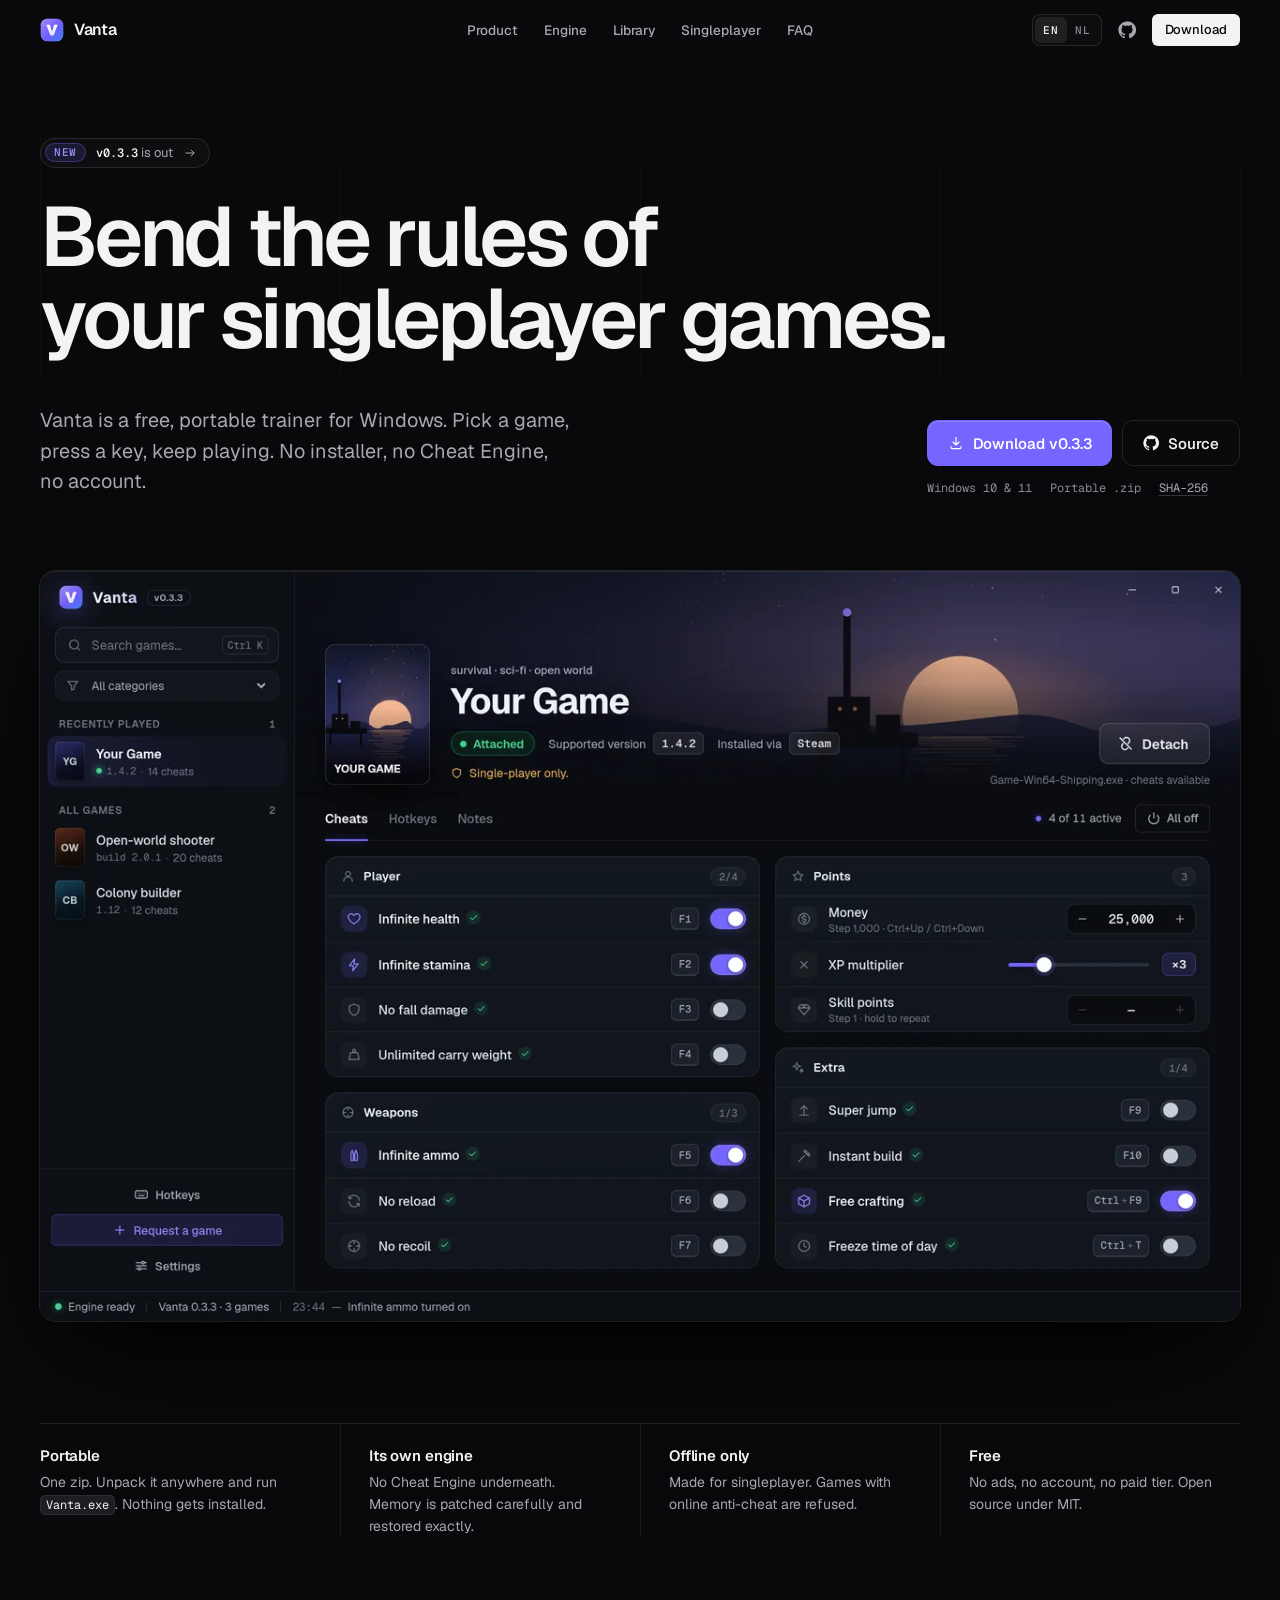
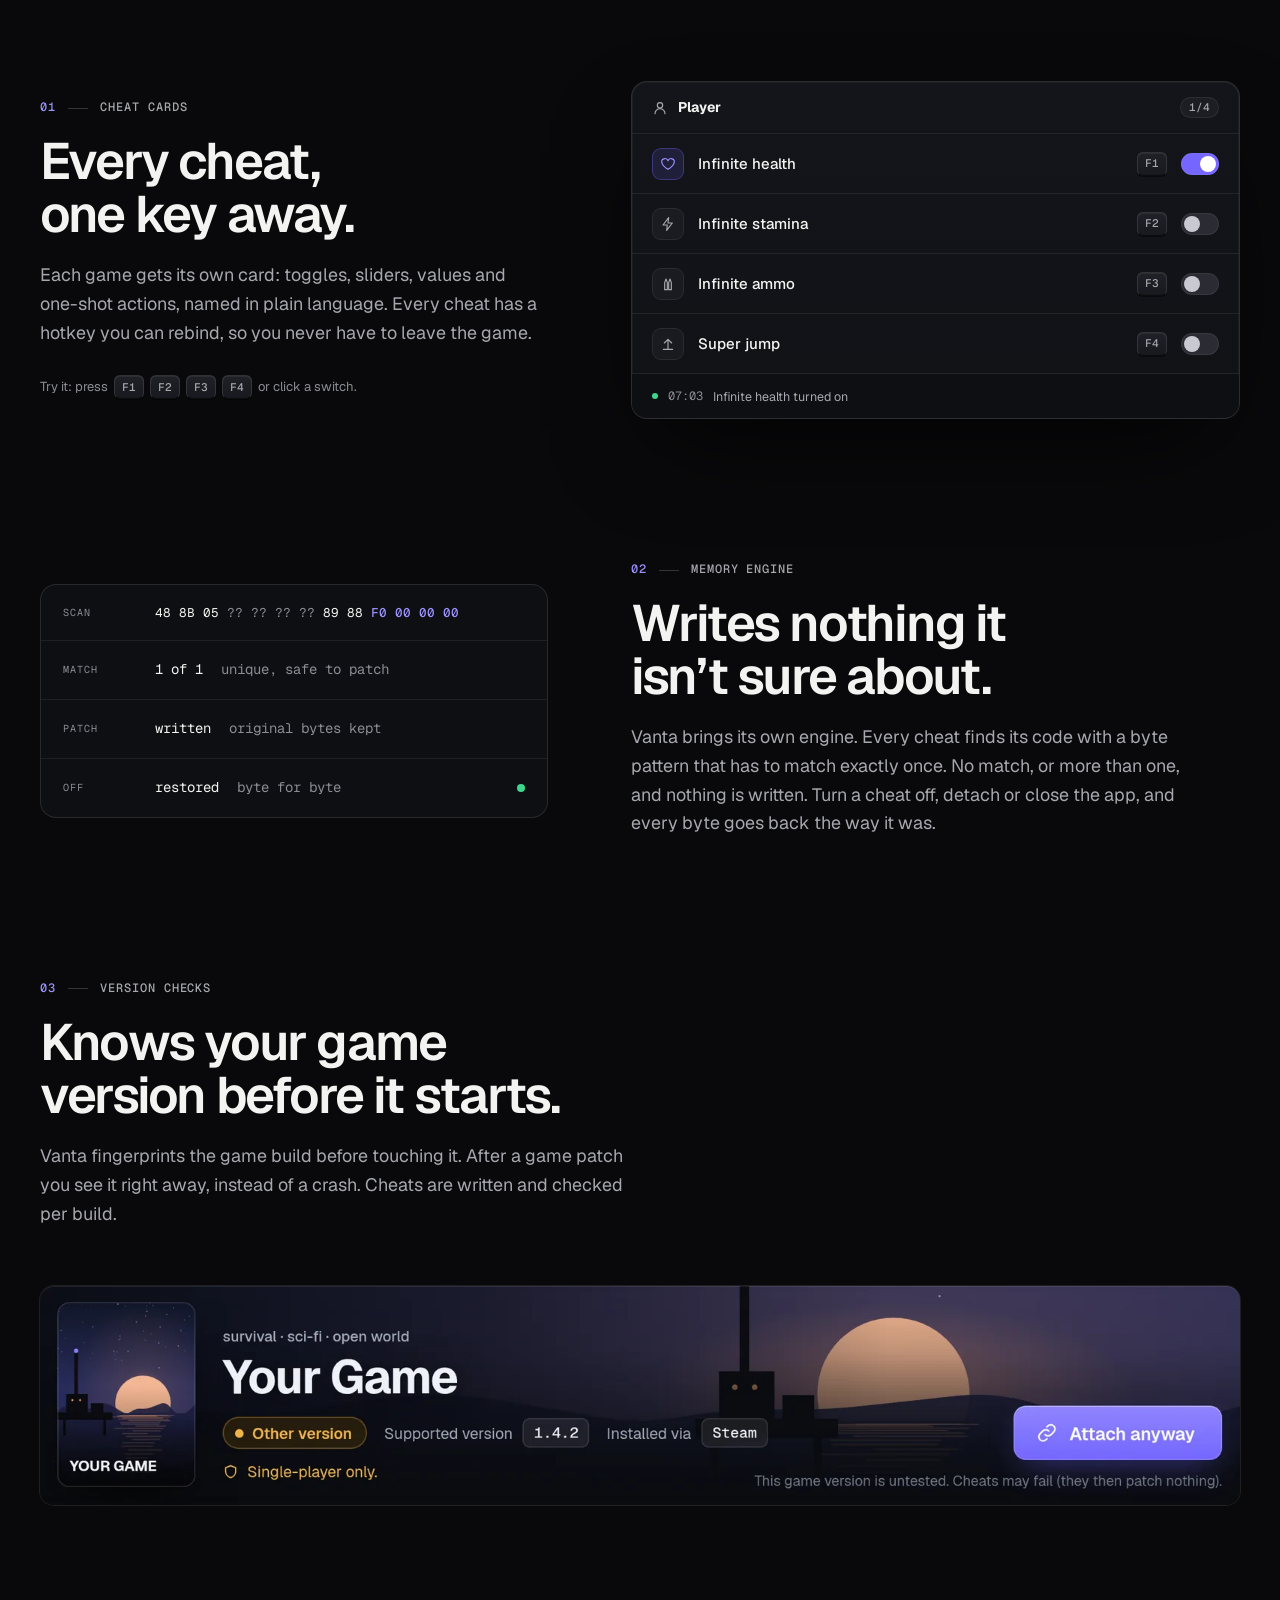
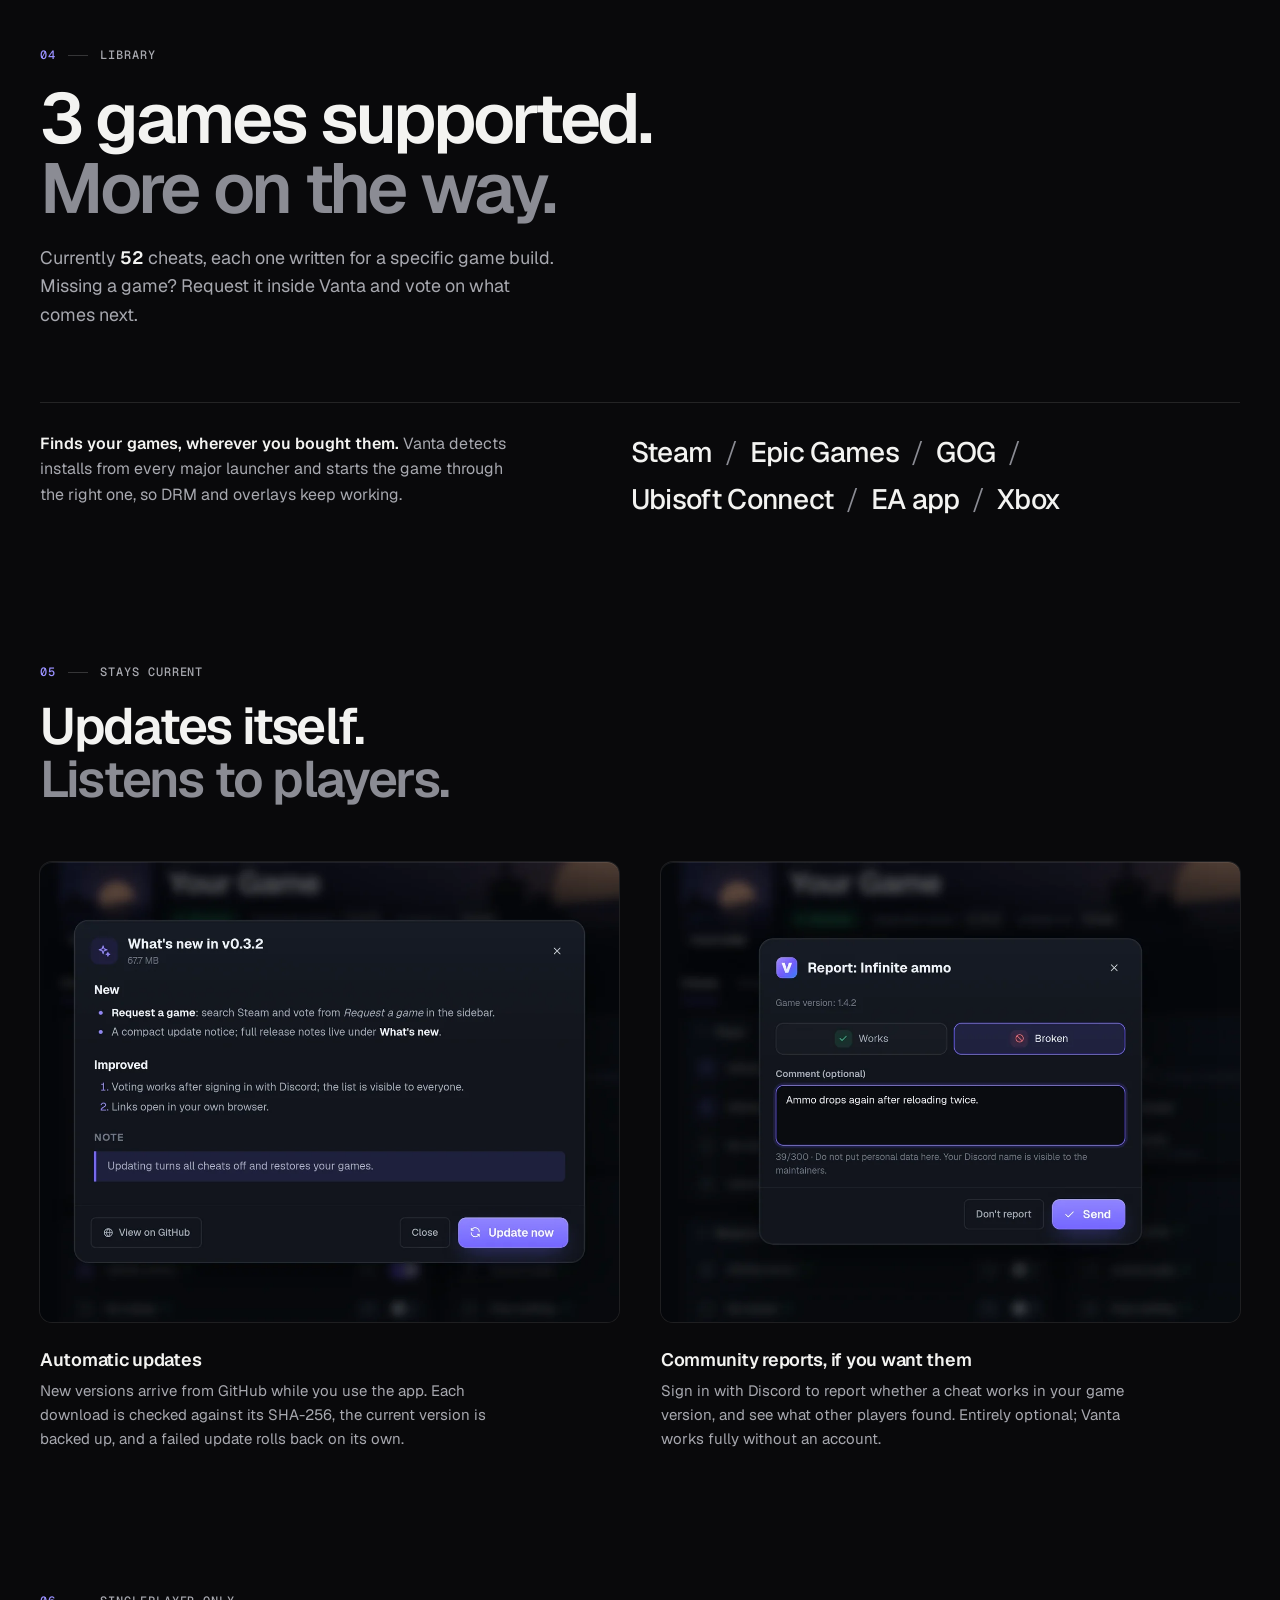
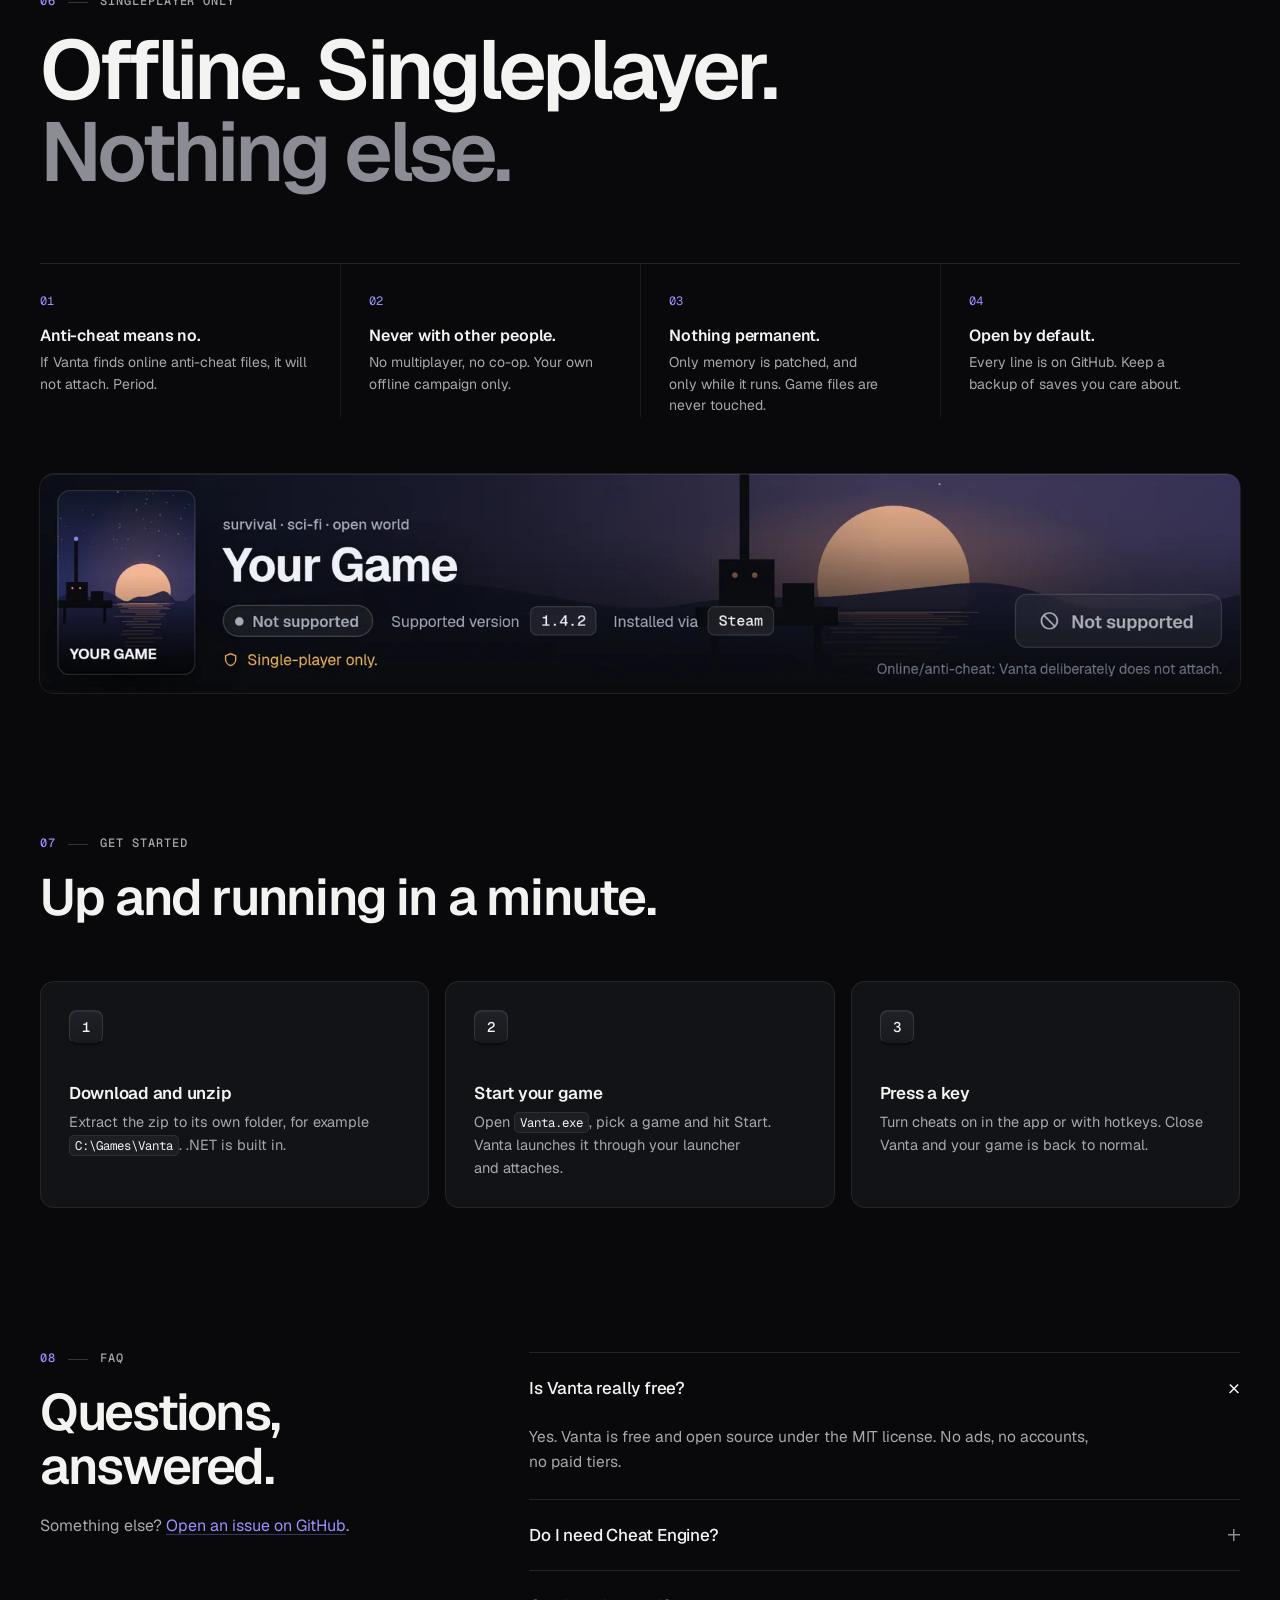
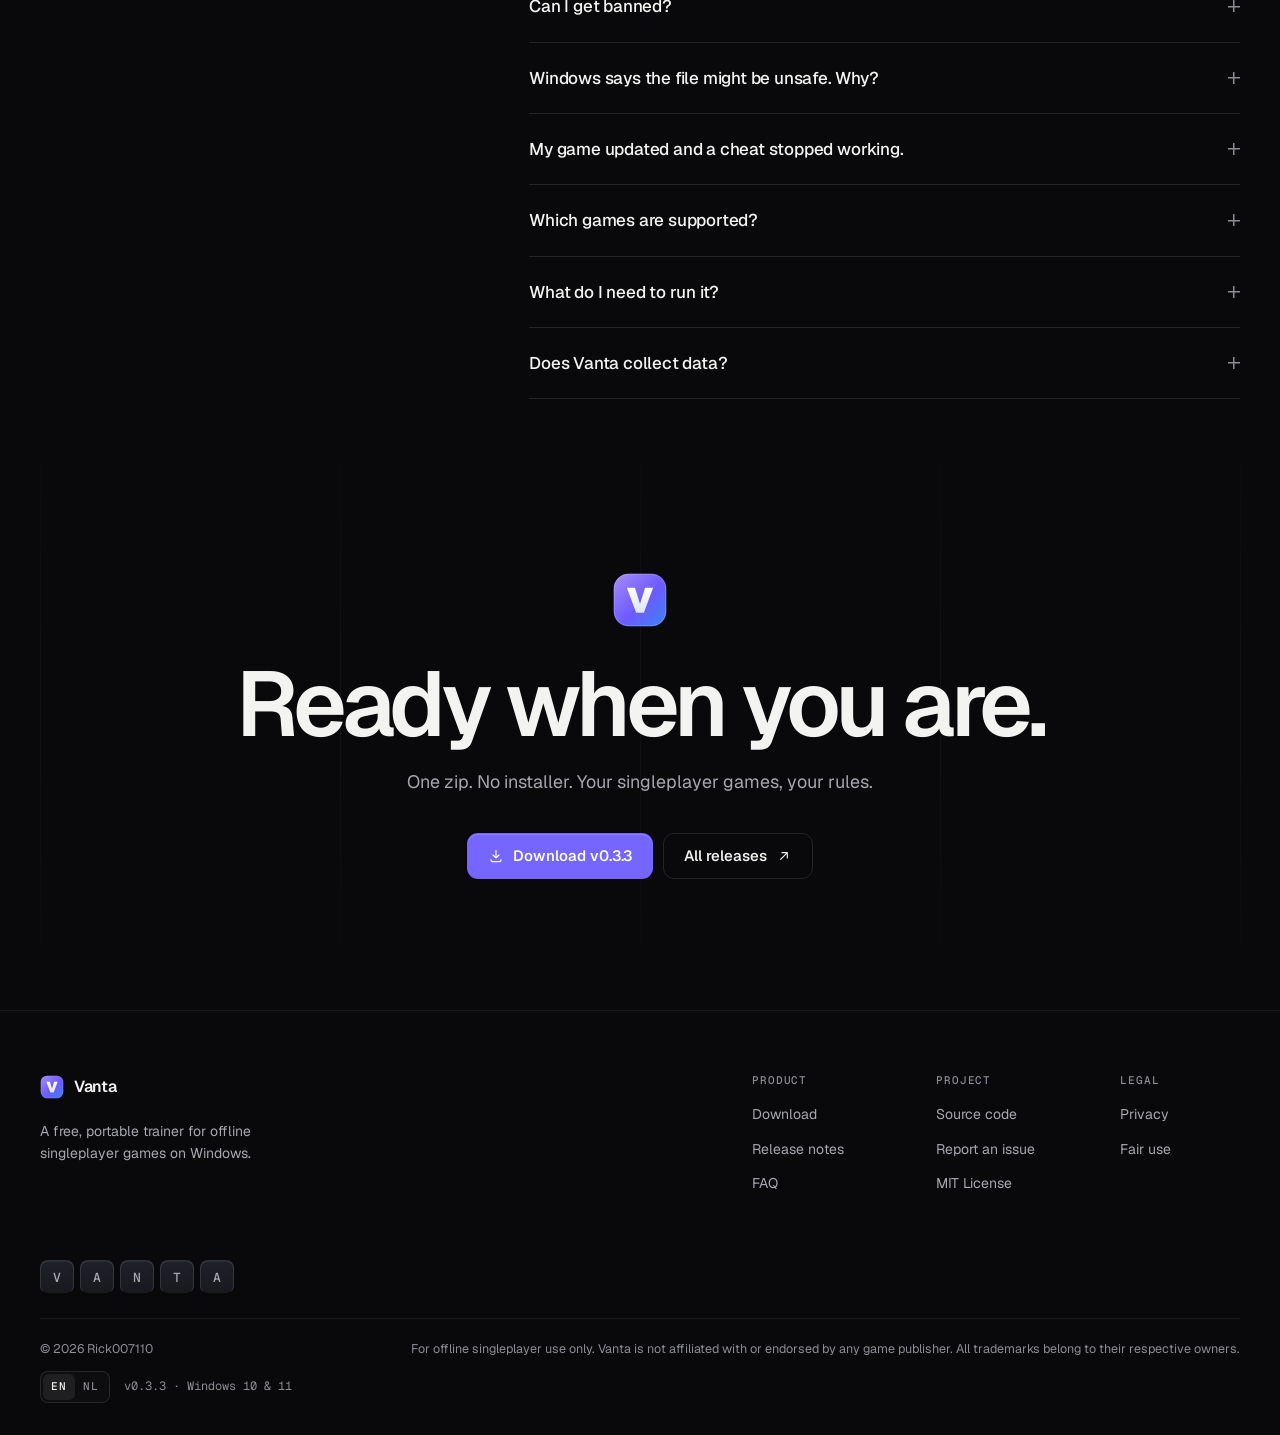
==== commit b6dd27bf: "Add trademark disclaimer to footer" ====
--- a/index.html
+++ b/index.html
@@ -355,7 +355,7 @@
       <div class="footer-keys" aria-hidden="true"><span class="kbd">V</span><span class="kbd">A</span><span class="kbd">N</span><span class="kbd">T</span><span class="kbd">A</span></div>
       <div class="footer-bottom">
         <p>&copy; 2026 Rick007110</p>
-        <p data-i18n="foot.note">For offline singleplayer use only. Not affiliated with any game publisher or store.</p>
+        <p data-i18n="foot.note">For offline singleplayer use only. Vanta is not affiliated with or endorsed by any game publisher. All trademarks belong to their respective owners.</p>
         <div class="footer-meta"><div class="lang" role="group" aria-label="Language" data-i18n-attr="aria-label:lang.label"><button type="button" data-set-lang="en" aria-pressed="true" lang="en">EN</button><button type="button" data-set-lang="nl" aria-pressed="false" lang="nl">NL</button></div><p class="mono"><span data-version>v0.3.3</span> &middot; <span data-i18n="dl.windows">Windows 10 &amp; 11</span></p></div>
       </div>
     </div>
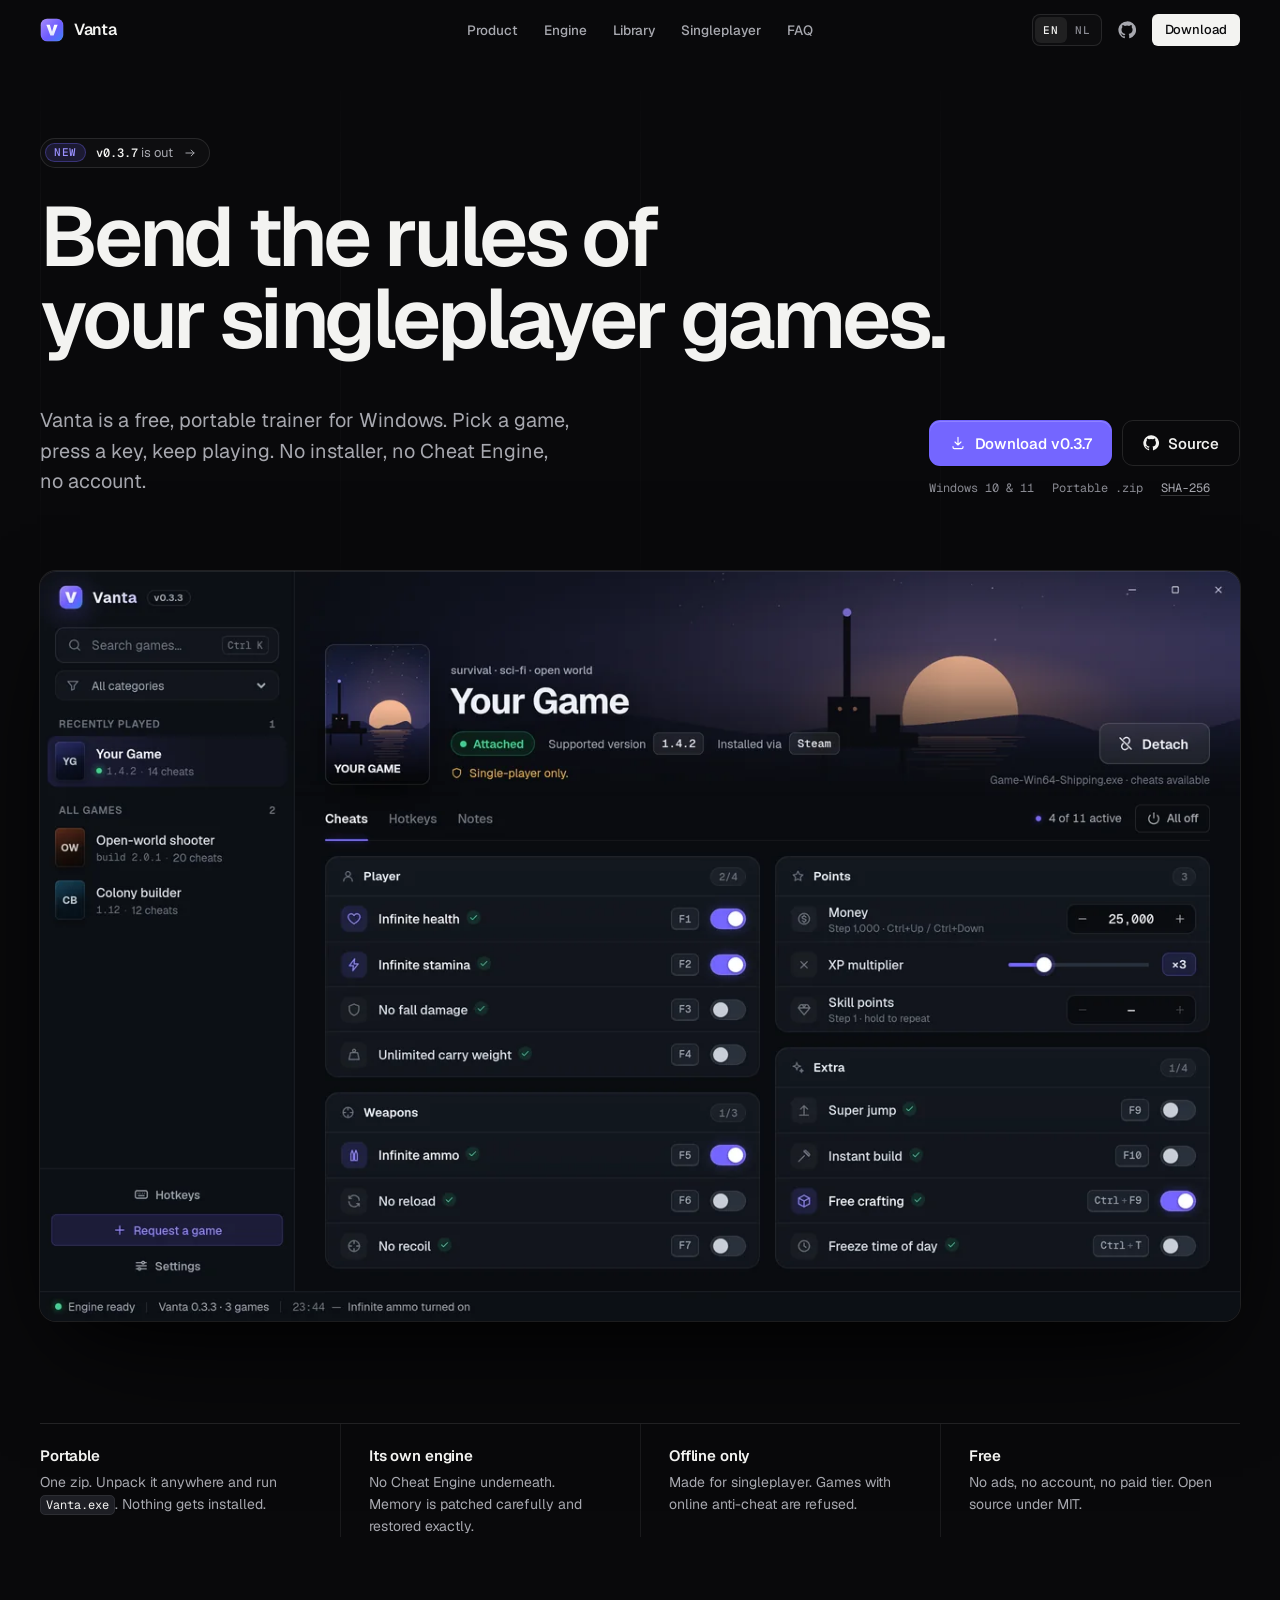
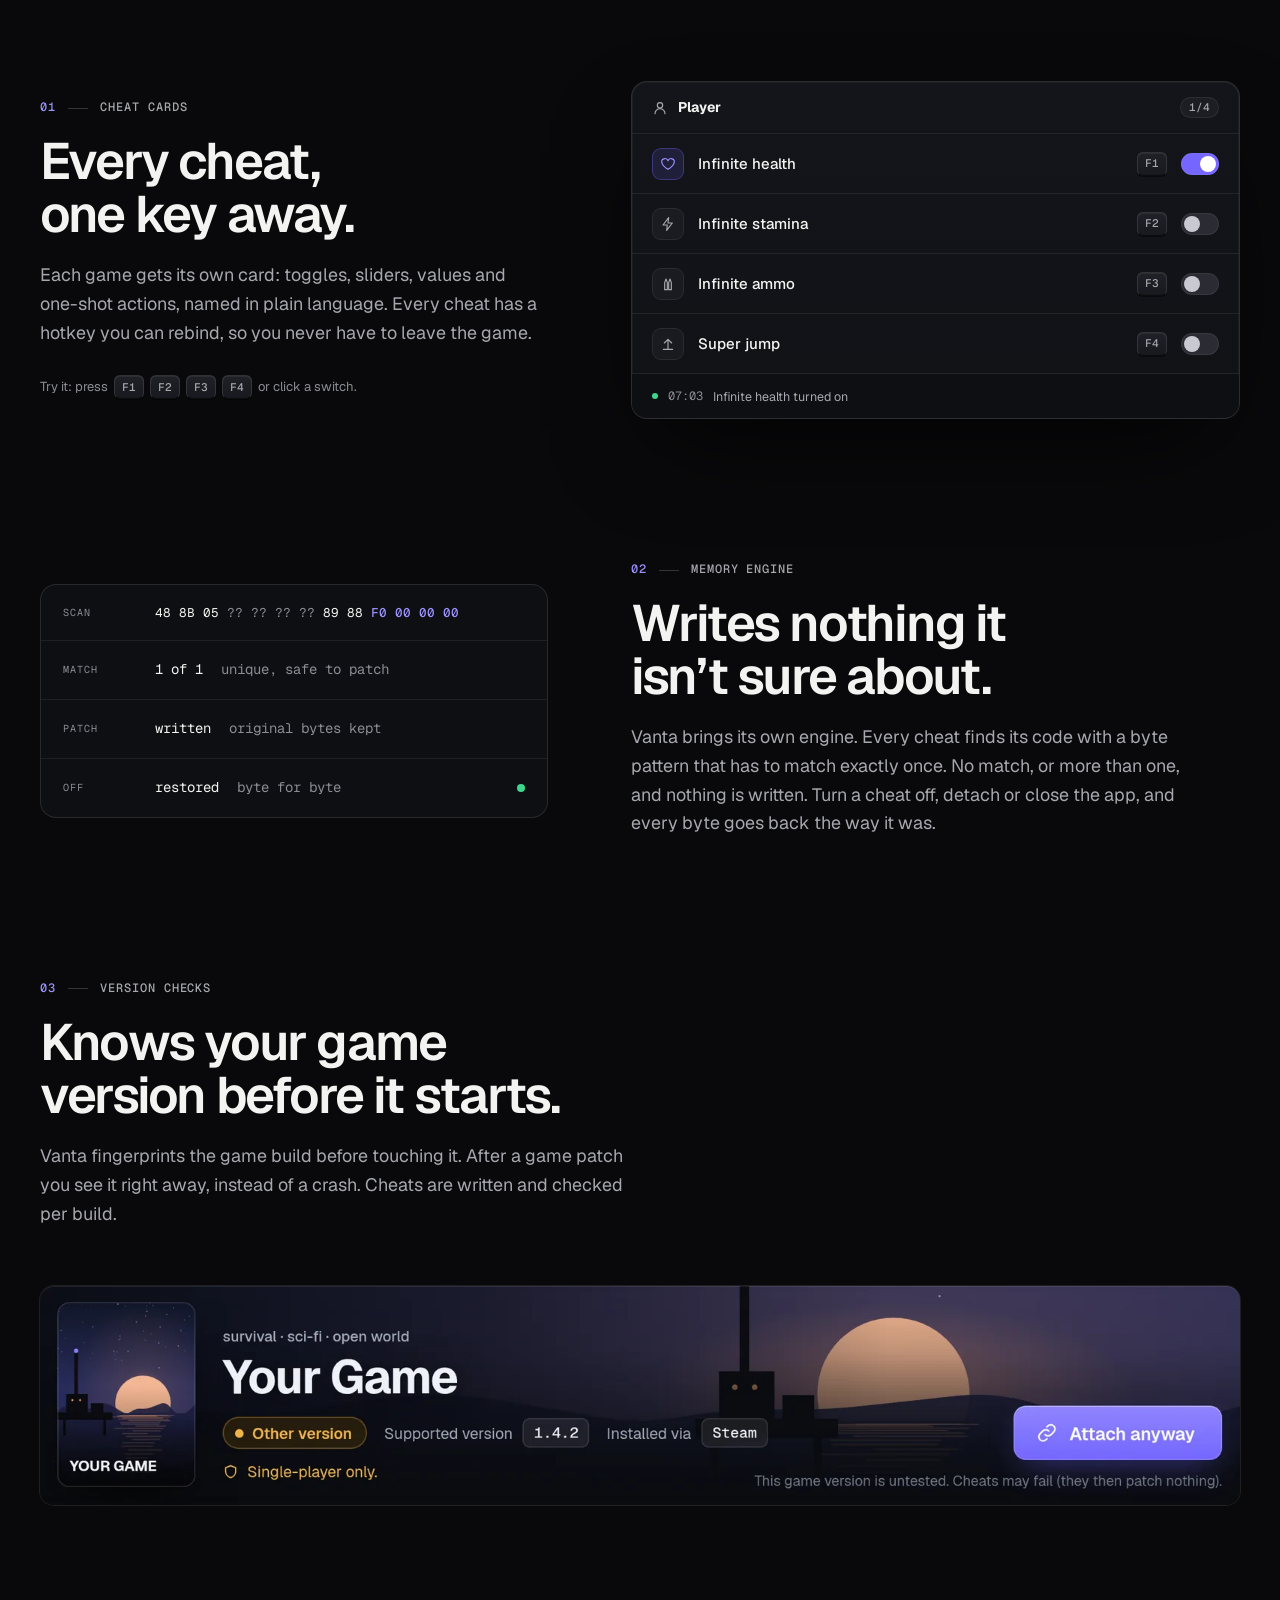
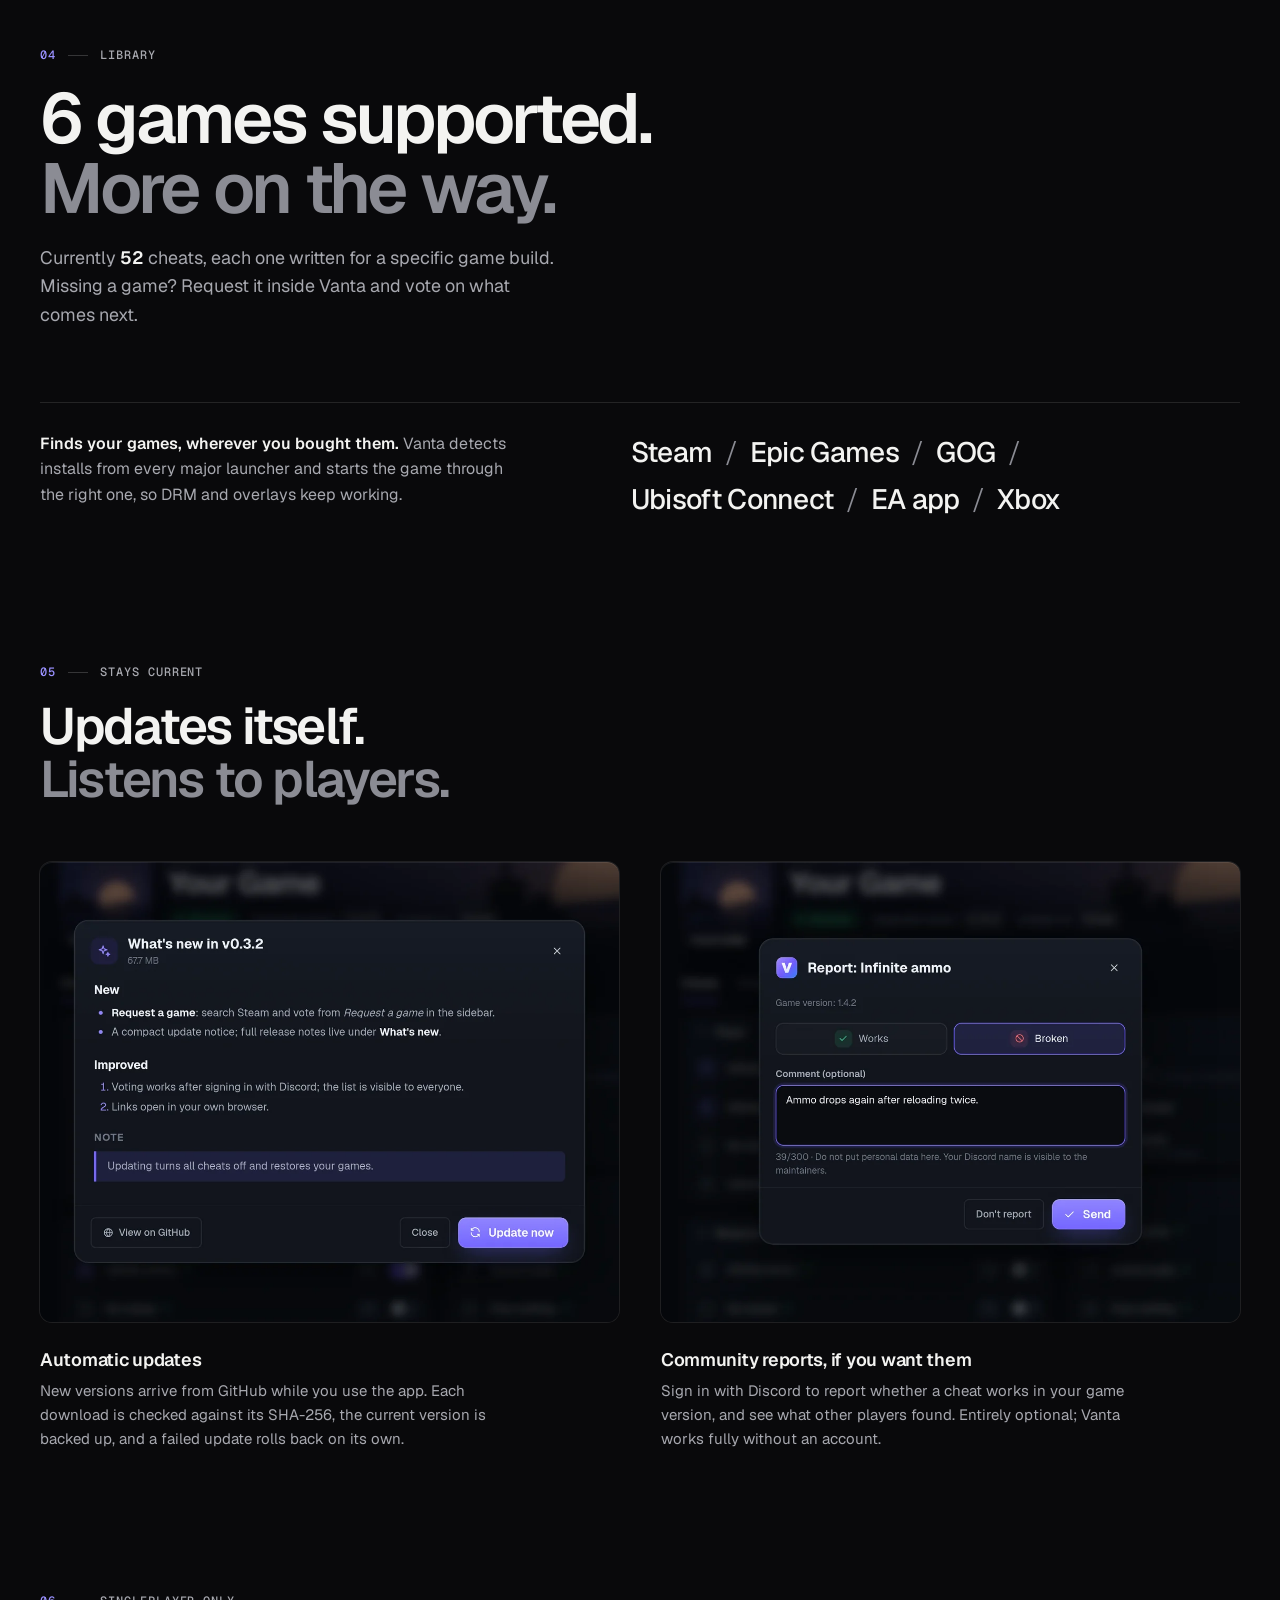
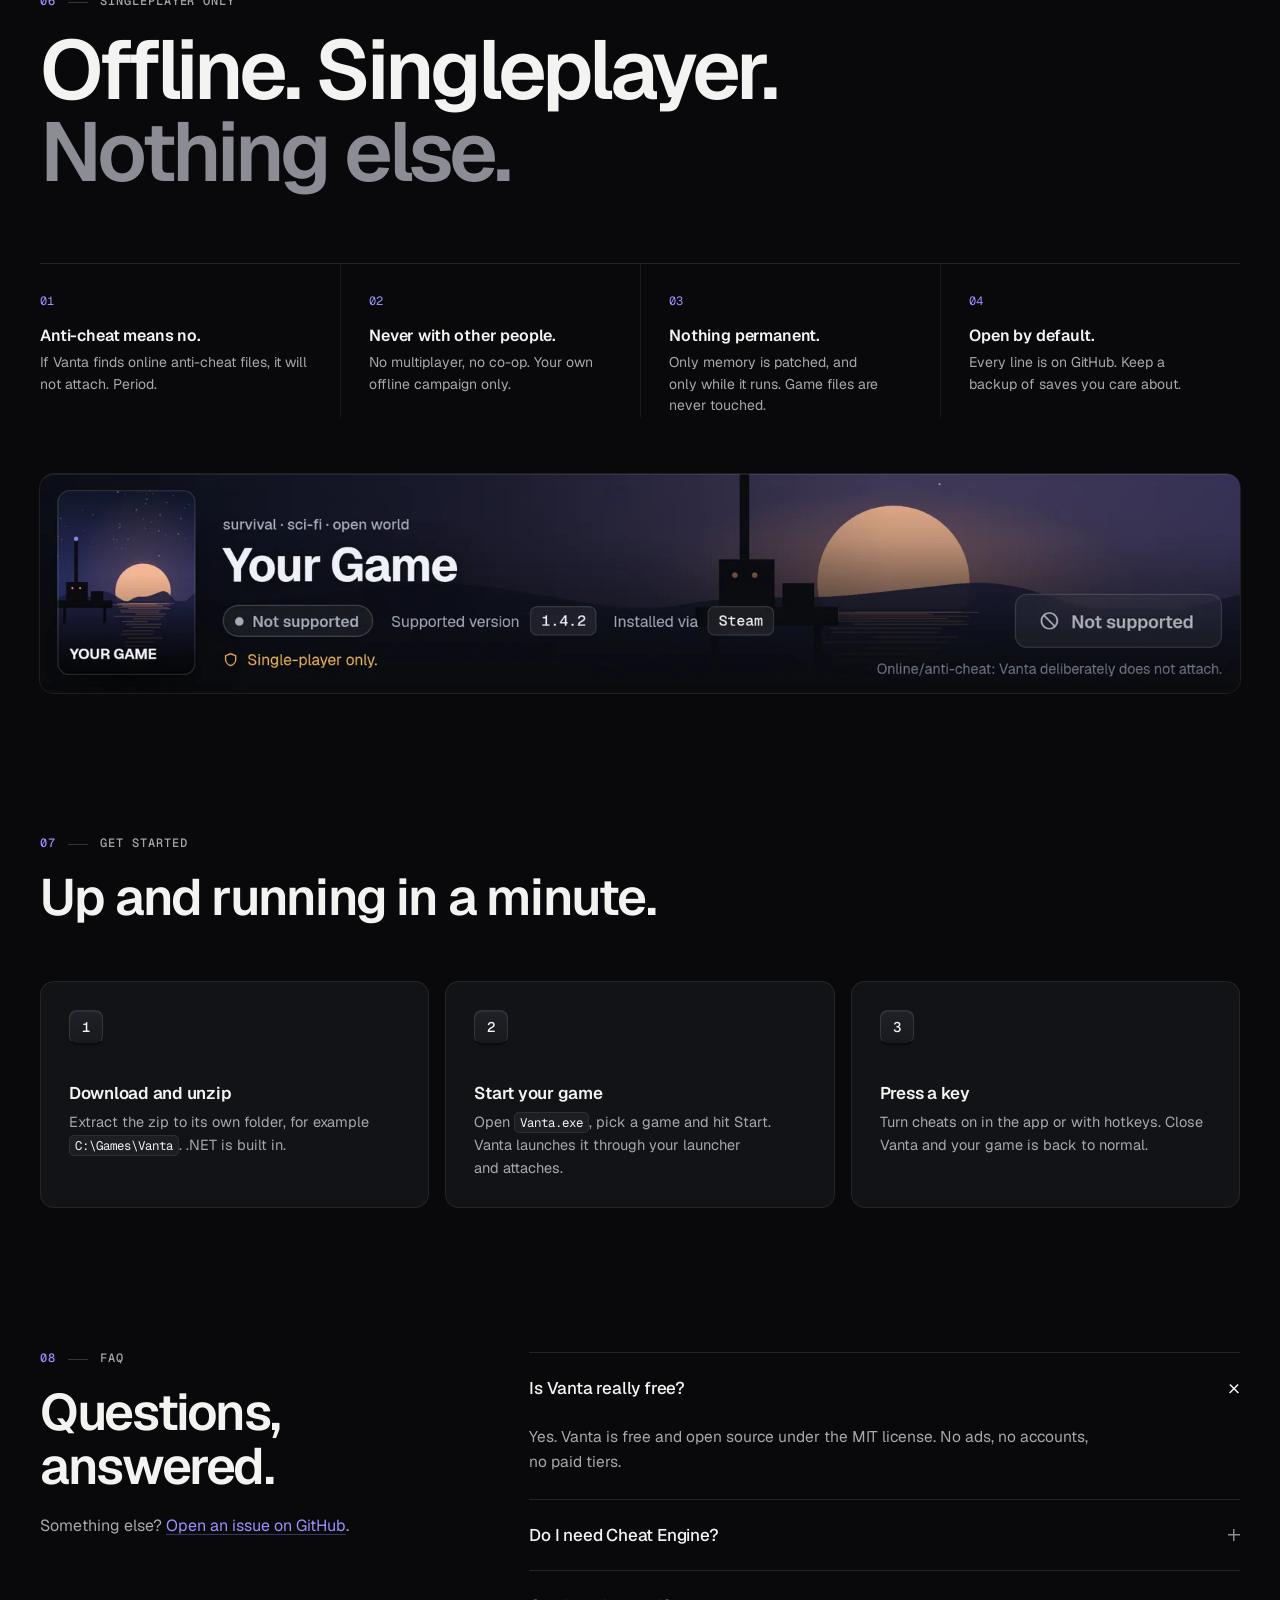
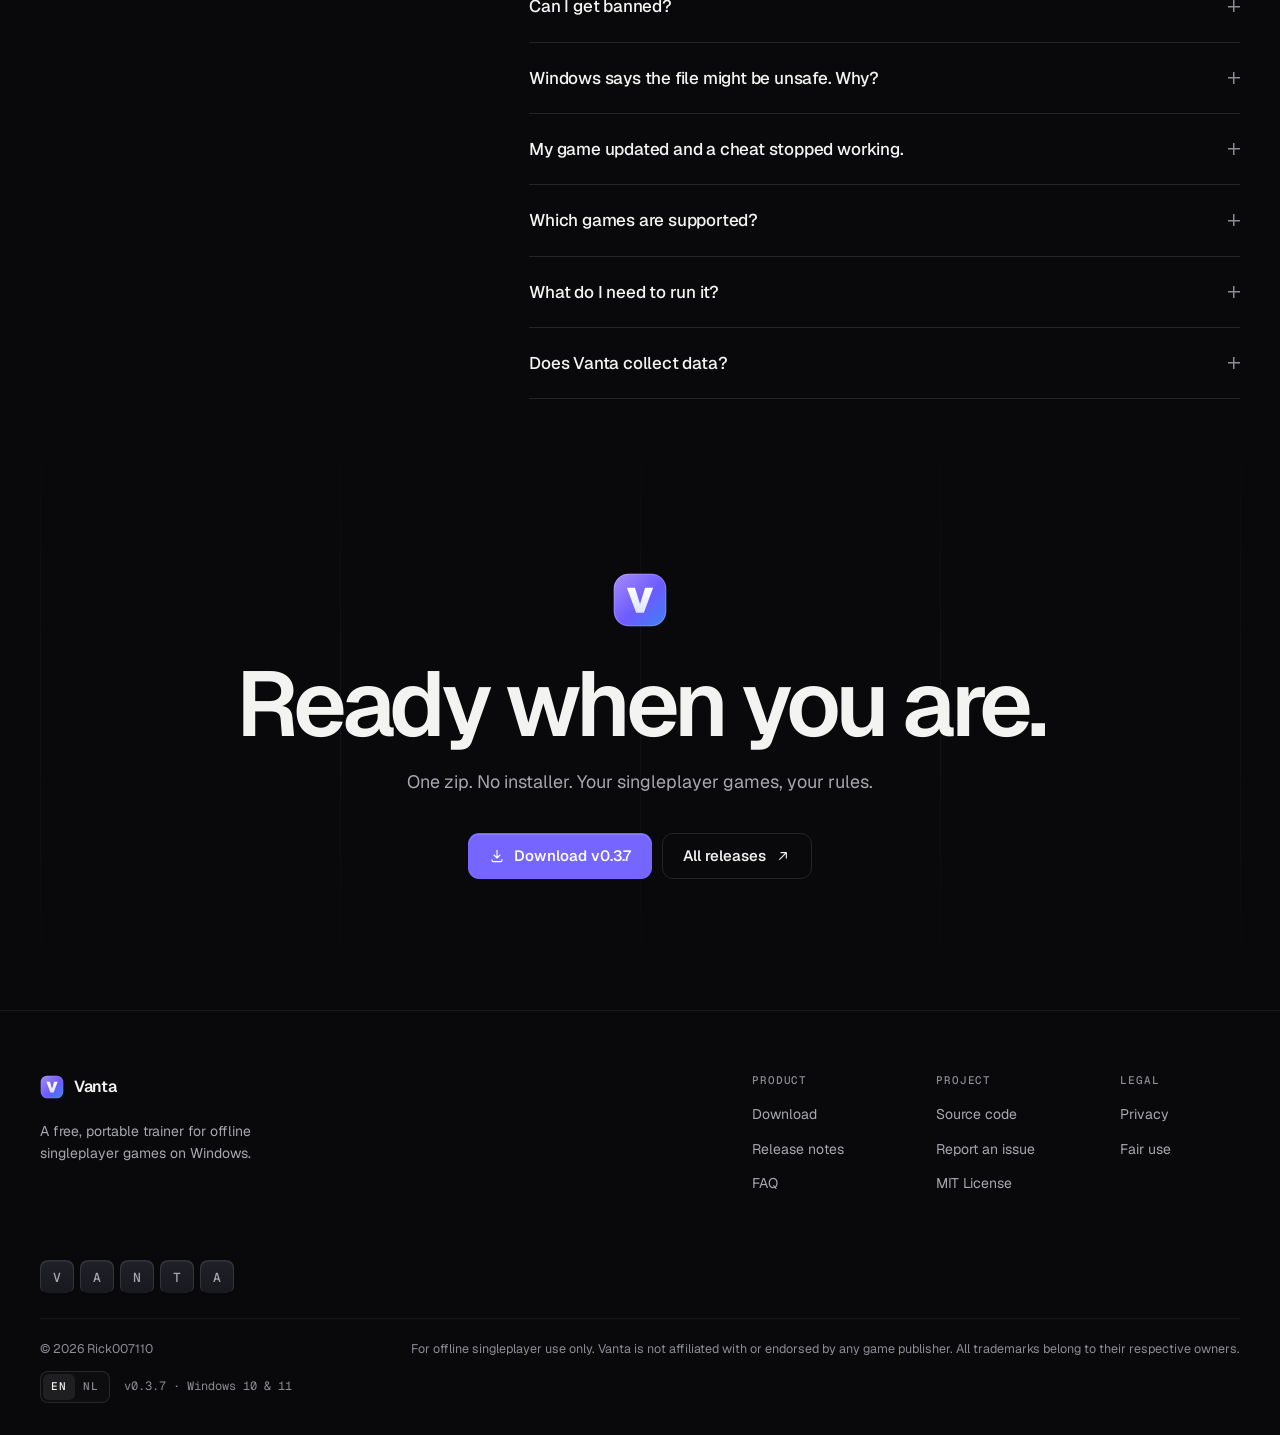
==== commit 82f7fe47: "Update fallback version to v0.3.7 and game count to 6" ====
--- a/index.html
+++ b/index.html
@@ -72,7 +72,7 @@
         <a href="#faq" data-i18n="nav.faq">FAQ</a>
         <a href="https://github.com/Rick007110/Vanta" rel="noopener"><span>GitHub</span> <svg class="ic" aria-hidden="true"><use href="#i-arrow-ne"/></svg></a>
         <div class="lang menu-lang" role="group" aria-label="Language" data-i18n-attr="aria-label:lang.label"><button type="button" data-set-lang="en" aria-pressed="true" lang="en">EN</button><button type="button" data-set-lang="nl" aria-pressed="false" lang="nl">NL</button></div>
-        <a class="btn btn-primary btn-lg" href="https://github.com/Rick007110/Vanta/releases/latest" data-download><svg class="ic" aria-hidden="true"><use href="#i-download"/></svg><span><span data-i18n="dl.download">Download</span> <span data-version>v0.3.3</span></span></a>
+        <a class="btn btn-primary btn-lg" href="https://github.com/Rick007110/Vanta/releases/latest" data-download><svg class="ic" aria-hidden="true"><use href="#i-download"/></svg><span><span data-i18n="dl.download">Download</span> <span data-version>v0.3.7</span></span></a>
       </nav>
     </div>
   </header>
@@ -82,7 +82,7 @@
     <section class="hero" aria-labelledby="hero-title">
       <div class="wrap">
         <a class="hero-tag intro" href="https://github.com/Rick007110/Vanta/releases/latest" data-release-link rel="noopener">
-          <span class="tag-new" data-i18n="hero.new">New</span><span><b data-version>v0.3.3</b> <span data-i18n="hero.out">is out</span></span><svg class="ic" aria-hidden="true"><use href="#i-arrow"/></svg>
+          <span class="tag-new" data-i18n="hero.new">New</span><span><b data-version>v0.3.7</b> <span data-i18n="hero.out">is out</span></span><svg class="ic" aria-hidden="true"><use href="#i-arrow"/></svg>
         </a>
         <h1 class="hero-title intro" id="hero-title"><span class="ln" data-i18n="hero.l1">Bend the rules of</span> <span class="ln" data-i18n="hero.l2">your singleplayer games.</span></h1>
         <div class="hero-row">
@@ -90,7 +90,7 @@
           <div class="hero-cta intro">
             <div class="hero-actions">
               <a class="btn btn-primary btn-lg" href="https://github.com/Rick007110/Vanta/releases/latest" data-download data-primary-download>
-                <svg class="ic" aria-hidden="true"><use href="#i-download"/></svg><span><span data-i18n="dl.download">Download</span> <span data-version>v0.3.3</span></span>
+                <svg class="ic" aria-hidden="true"><use href="#i-download"/></svg><span><span data-i18n="dl.download">Download</span> <span data-version>v0.3.7</span></span>
               </a>
               <a class="btn btn-lg btn-quiet" href="https://github.com/Rick007110/Vanta" rel="noopener"><svg class="ic" aria-hidden="true"><use href="#i-github"/></svg><span data-i18n="dl.source">Source</span></a>
             </div>
@@ -182,7 +182,7 @@
       <div class="wrap">
         <div class="lib">
           <p class="label reveal"><span>04</span><span class="lt" data-i18n="lib.label">Library</span></p>
-          <h2 class="lib-title reveal" id="library-title"><span class="lib-num" data-game-count>3</span> <span data-game-word>games</span> <span data-i18n="lib.supported">supported.</span> <span class="dim" data-i18n="lib.more">More on the way.</span></h2>
+          <h2 class="lib-title reveal" id="library-title"><span class="lib-num" data-game-count>6</span> <span data-game-word>games</span> <span data-i18n="lib.supported">supported.</span> <span class="dim" data-i18n="lib.more">More on the way.</span></h2>
           <p class="body reveal"><span data-i18n="lib.pre">Currently</span> <b data-cheat-count>52</b> <span data-i18n="lib.post">cheats, each one written for a specific game build. Missing a game? Request it inside Vanta and vote on what comes next.</span></p>
         </div>
         <div class="requests reveal" data-requests hidden>
@@ -311,7 +311,7 @@
         <p class="body reveal" data-i18n="close.body">One zip. No installer. Your singleplayer games, your rules.</p>
         <div class="closing-actions reveal">
           <a class="btn btn-primary btn-lg" href="https://github.com/Rick007110/Vanta/releases/latest" data-download>
-            <svg class="ic" aria-hidden="true"><use href="#i-download"/></svg><span><span data-i18n="dl.download">Download</span> <span data-version>v0.3.3</span></span>
+            <svg class="ic" aria-hidden="true"><use href="#i-download"/></svg><span><span data-i18n="dl.download">Download</span> <span data-version>v0.3.7</span></span>
           </a>
           <a class="btn btn-lg btn-quiet" href="https://github.com/Rick007110/Vanta/releases" rel="noopener"><span data-i18n="dl.all">All releases</span><svg class="ic" aria-hidden="true"><use href="#i-arrow-ne"/></svg></a>
         </div>
@@ -356,7 +356,7 @@
       <div class="footer-bottom">
         <p>&copy; 2026 Rick007110</p>
         <p data-i18n="foot.note">For offline singleplayer use only. Vanta is not affiliated with or endorsed by any game publisher. All trademarks belong to their respective owners.</p>
-        <div class="footer-meta"><div class="lang" role="group" aria-label="Language" data-i18n-attr="aria-label:lang.label"><button type="button" data-set-lang="en" aria-pressed="true" lang="en">EN</button><button type="button" data-set-lang="nl" aria-pressed="false" lang="nl">NL</button></div><p class="mono"><span data-version>v0.3.3</span> &middot; <span data-i18n="dl.windows">Windows 10 &amp; 11</span></p></div>
+        <div class="footer-meta"><div class="lang" role="group" aria-label="Language" data-i18n-attr="aria-label:lang.label"><button type="button" data-set-lang="en" aria-pressed="true" lang="en">EN</button><button type="button" data-set-lang="nl" aria-pressed="false" lang="nl">NL</button></div><p class="mono"><span data-version>v0.3.7</span> &middot; <span data-i18n="dl.windows">Windows 10 &amp; 11</span></p></div>
       </div>
     </div>
   </footer>
